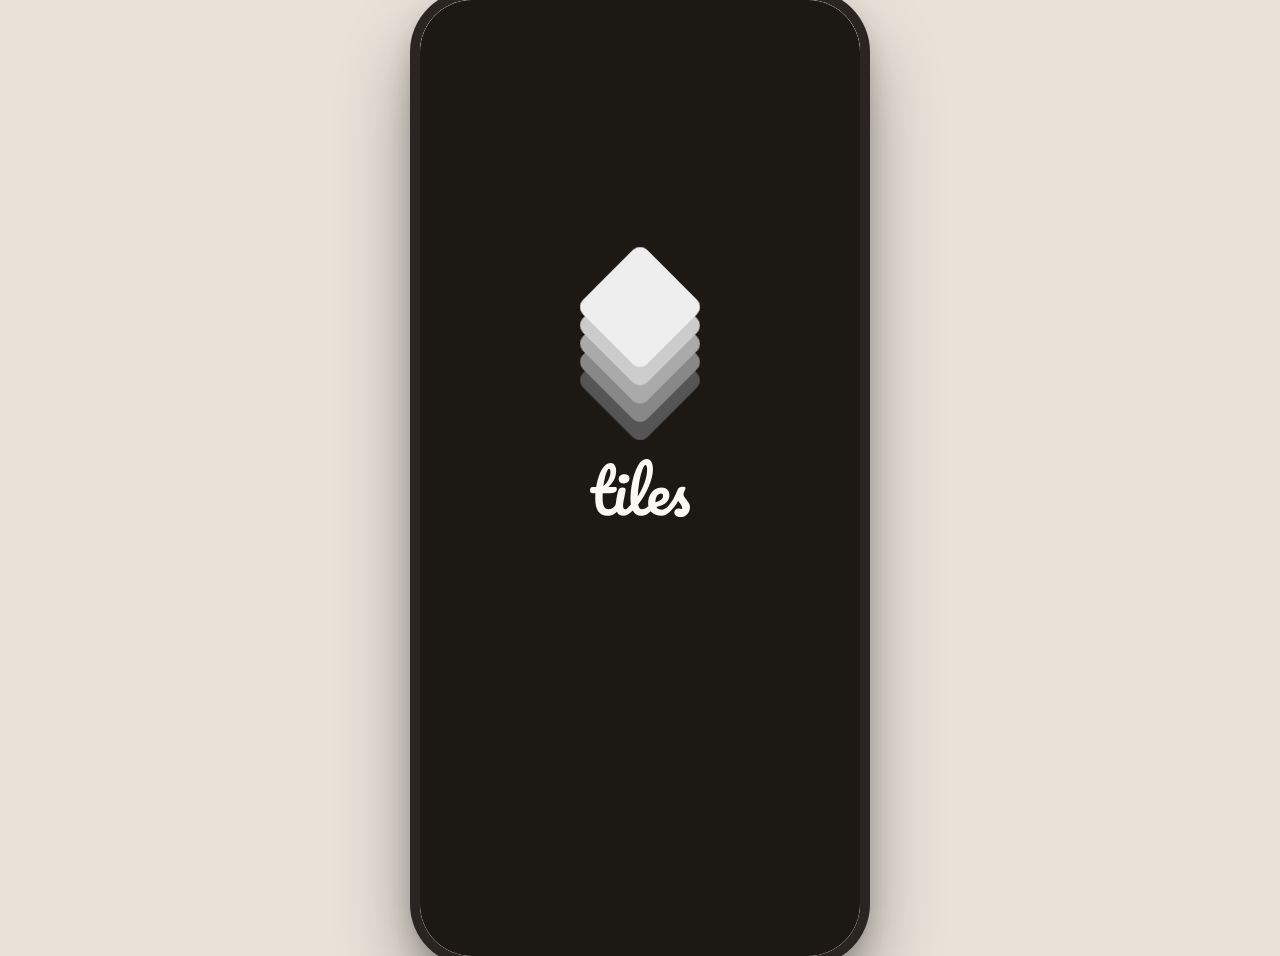
==== index.html @ c184f502 "Rename glaze-mixer.html to index.html" ====
<!DOCTYPE html>
<html lang="en">
<head>
    <meta charset="UTF-8">
    <meta name="viewport" content="width=device-width, initial-scale=1.0, maximum-scale=1.0, user-scalable=no">
    <title>Studio Glaze Mixer</title>
    <link href="https://fonts.googleapis.com/css2?family=DM+Serif+Display:ital@0;1&family=DM+Mono:wght@400;500&display=swap" rel="stylesheet">
    <script src="https://cdnjs.cloudflare.com/ajax/libs/p5.js/1.4.0/p5.js"></script>
    <style>
        *, *::before, *::after { box-sizing: border-box; }

        body {
            margin: 0; padding: 0;
            display: flex;
            justify-content: center;
            align-items: center;
            min-height: 100vh;
            background: #e8e2d9;
            font-family: 'DM Mono', monospace;
        }

        /* ── Phone shell (desktop mockup) ── */
        #canvas-container {
            width: 440px;
            height: 956px;
            position: relative;
            background: #faf8f5;
            box-shadow:
                0 0 0 10px #2a2520,
                0 40px 80px rgba(0,0,0,0.45),
                0 10px 30px rgba(0,0,0,0.3);
            border-radius: 52px;
            overflow: hidden;
            cursor: none;
        }

        /* ── Real device: fill the screen ── */
        @media (max-width: 480px) {
            body {
                background: #faf8f5;
                align-items: flex-start;
            }
            #canvas-container {
                width: 100vw;
                height: 100dvh;  /* dynamic viewport — accounts for browser chrome */
                border-radius: 0;
                box-shadow: none;
                cursor: auto;
            }
        }

        /* p5 canvas — behind everything, only shown on mixer tab */
        #canvas-container canvas {
            position: absolute;
            top: 0; left: 0;
            display: block;
            z-index: 0;
        }

        /* ── Shared chrome: header + tab bar ── */
        /* Sits above both panels, always visible */
        #app-chrome {
            position: absolute;
            top: 0; left: 0; right: 0;
            z-index: 10;
            display: flex;
            flex-direction: column;
            align-items: center;
            pointer-events: none;
            background: #faf8f5;
            padding-bottom: 0;
        }

        #header {
            padding: 52px 28px 0;
            display: flex;
            flex-direction: column;
            align-items: center;
            width: 100%;
        }

        #logo-wrap { width: 90px; height: auto; margin-bottom: 12px; }
        #logo-wrap svg { width: 100%; height: auto; }
        #logo-wrap svg rect { transition: fill 0.5s ease; }

        #wordmark-wrap { width: 75px; height: auto; margin-bottom: 2px; }
        #wordmark-wrap svg { width: 100%; height: auto; }
        #wordmark-wrap svg path { transition: fill 0.5s ease; }

        /* ── Tab bar ── */
        #tab-bar {
            display: flex;
            width: calc(100% - 56px);
            margin: 18px 28px 0;
            border-bottom: 1.5px solid #e2dbd2;
            pointer-events: auto;
        }

        .tab-btn {
            flex: 1;
            background: none;
            border: none;
            padding: 10px 0;
            font-family: 'DM Mono', monospace;
            font-size: 9px;
            font-weight: 500;
            letter-spacing: 2px;
            text-transform: uppercase;
            color: #b09070;
            cursor: pointer;
            border-bottom: 2px solid transparent;
            margin-bottom: -1.5px;
            transition: color 0.2s, border-color 0.2s;
        }
        .tab-btn.active { color: #1c1814; border-bottom-color: #1c1814; }

        /* ── Tab panels: both absolutely positioned, stacked ── */
        /* top is set dynamically by JS after chrome renders */
        .tab-panel {
            position: absolute;
            top: 310px; /* fallback — overridden by JS */
            left: 0; right: 0; bottom: 0;
            visibility: hidden;
            pointer-events: none;
            background: #faf8f5;
            z-index: 5;
        }
        .tab-panel.active {
            visibility: visible;
            pointer-events: auto;
        }

        /* ══════════════════════════════════════
           GLAZE MIXER PANEL
        ══════════════════════════════════════ */
        #mixer-panel {
            background: transparent; /* canvas shows through */
        }

        #mixer-panel.active {
            background: transparent;
        }
/* ══════════════════════════════════════
           PIECE TRACKER PANEL
        ══════════════════════════════════════ */
        #tracker-panel {
            display: flex;
            flex-direction: column;
        }

        #piece-list {
            flex: 1;
            overflow-y: auto;
            padding: 20px 20px 24px;
            -webkit-overflow-scrolling: touch;
        }
        #piece-list::-webkit-scrollbar { display: none; }

        #add-piece-btn {
            margin: 0 20px 20px;
            background: #1c1814;
            color: #faf8f5;
            border: none;
            border-radius: 100px;
            padding: 16px 0;
            width: calc(100% - 40px);
            font-family: 'DM Mono', monospace;
            font-size: 13px;
            font-weight: 500;
            letter-spacing: 2px;
            text-transform: uppercase;
            cursor: pointer;
            flex-shrink: 0;
            transition: background 0.2s, transform 0.1s;
        }
        #add-piece-btn:hover  { background: #3a3028; }
        #add-piece-btn:active { transform: scale(0.98); }

        /* ── Search bar ── */
        #search-wrap {
            display: flex;
            align-items: center;
            margin: 12px 20px 4px;
            background: #fff;
            border: 1.5px solid #e8e2d9;
            border-radius: 100px;
            padding: 0 14px;
            gap: 8px;
            flex-shrink: 0;
            transition: border-color 0.2s;
        }
        #search-wrap:focus-within { border-color: #8c6a3f; }

        #search-icon {
            font-size: 16px;
            color: #c8bfb5;
            flex-shrink: 0;
            pointer-events: none;
            margin-top: -1px;
        }

        #search-input {
            flex: 1;
            border: none;
            background: none;
            padding: 12px 0;
            font-family: 'DM Mono', monospace;
            font-size: 12px;
            color: #1c1814;
            outline: none;
        }
        #search-input::placeholder { color: #c8bfb5; }

        #search-clear {
            background: none;
            border: none;
            color: #c8bfb5;
            font-size: 18px;
            cursor: pointer;
            padding: 0;
            line-height: 1;
            flex-shrink: 0;
        }
        #search-clear:hover { color: #8c6a3f; }

        /* No results message */
        #no-results {
            display: none;
            text-align: center;
            padding: 32px 20px;
            color: #b09070;
            font-size: 11px;
            letter-spacing: 1px;
            text-transform: uppercase;
        }

        .piece-card {
            background: #fff;
            border-radius: 22px;
            margin-bottom: 20px;
            overflow: hidden;
            box-shadow: 0 2px 12px rgba(0,0,0,0.07);
        }

        .piece-card-header {
            display: flex;
            align-items: center;
            justify-content: space-between;
            padding: 18px 20px 16px;
            border-bottom: 1px solid #f0ebe4;
        }

        .piece-name-input {
            background: none;
            border: none;
            font-family: 'DM Serif Display', serif;
            font-size: 20px;
            color: #1c1814;
            flex: 1;
            padding: 0;
            outline: none;
        }
        .piece-name-input::placeholder { color: #c8bfb5; }

        /* hold-to-delete progress ring on card header */
        .piece-card-header {
            position: relative;
            user-select: none;
            -webkit-user-select: none;
        }

        /* Subtle "hold to delete" hint that appears on long-press start */
        .piece-card-header::after {
            content: 'Hold to delete';
            position: absolute;
            bottom: -22px;
            left: 50%;
            transform: translateX(-50%);
            font-size: 9px;
            letter-spacing: 1.5px;
            text-transform: uppercase;
            color: #b09070;
            opacity: 0;
            pointer-events: none;
            transition: opacity 0.2s;
            white-space: nowrap;
        }
        .piece-card-header.holding::after { opacity: 1; }

        /* Fill bar that grows across the header bottom during hold */
        .piece-hold-bar {
            position: absolute;
            bottom: 0; left: 0;
            height: 2px;
            width: 0%;
            background: #a0776a;
            border-radius: 0 0 0 0;
            transition: none;
        }
        .piece-hold-bar.animating {
            width: 100%;
            transition: width 0.9s linear;
        }

        /* Confirm delete dialog */
        #delete-confirm {
            position: absolute;
            inset: 0;
            background: rgba(15,12,10,0.7);
            z-index: 50;
            display: none;
            align-items: center;
            justify-content: center;
        }
        #delete-confirm.open { display: flex; }

        #delete-confirm-box {
            background: #faf8f5;
            border-radius: 22px;
            padding: 28px 24px 22px;
            width: 300px;
            text-align: center;
            box-shadow: 0 8px 40px rgba(0,0,0,0.35);
        }
        #delete-confirm-box h3 {
            font-family: 'DM Serif Display', serif;
            font-size: 20px;
            font-weight: 400;
            color: #1c1814;
            margin: 0 0 8px;
        }
        #delete-confirm-box p {
            font-size: 11px;
            color: #b09070;
            letter-spacing: 0.5px;
            line-height: 1.6;
            margin: 0 0 22px;
        }
        .confirm-btn-row {
            display: flex;
            gap: 10px;
        }
        .confirm-cancel {
            flex: 1;
            background: #f0ebe4;
            border: none;
            border-radius: 100px;
            padding: 13px 0;
            font-family: 'DM Mono', monospace;
            font-size: 11px;
            font-weight: 500;
            letter-spacing: 1.5px;
            text-transform: uppercase;
            color: #6b5e52;
            cursor: pointer;
            transition: background 0.2s;
        }
        .confirm-cancel:hover { background: #e2dbd2; }
        .confirm-delete {
            flex: 1;
            background: #2a1a18;
            border: none;
            border-radius: 100px;
            padding: 13px 0;
            font-family: 'DM Mono', monospace;
            font-size: 11px;
            font-weight: 500;
            letter-spacing: 1.5px;
            text-transform: uppercase;
            color: #faf8f5;
            cursor: pointer;
            transition: background 0.2s;
        }
        .confirm-delete:hover { background: #a0776a; }

        /* collapse chevron */
        .piece-chevron {
            background: none;
            border: none;
            color: #c8bfb5;
            font-size: 14px;
            cursor: pointer;
            padding: 0 0 0 8px;
            line-height: 1;
            transition: transform 0.25s ease, color 0.2s;
            transform: rotate(0deg);
        }
        .piece-chevron.open { transform: rotate(180deg); }
        .piece-chevron:hover { color: #8c6a3f; }

        /* collapsible body */
        .piece-body {
            overflow: hidden;
            max-height: 0;
            transition: max-height 0.3s ease;
        }
        .piece-body.open {
            max-height: 2000px;
            transition: max-height 0.4s ease;
        }

        .piece-progress {
            display: flex;
            gap: 4px;
            padding: 0 20px 14px;
        }
        .progress-seg {
            flex: 1; height: 4px;
            border-radius: 2px;
            background: #e8e2d9;
            transition: background 0.3s;
        }
        .progress-seg.done   { background: #4a7c59; }
        .progress-seg.active { background: #8c6a3f; }

        .piece-stages { padding: 0 20px 20px; }

        .stage-row { margin-bottom: 18px; }

        .stage-label {
            font-size: 9px;
            font-weight: 500;
            letter-spacing: 2.5px;
            text-transform: uppercase;
            color: #b09070;
            margin-bottom: 8px;
        }

        .stage-body {
            display: flex;
            gap: 14px;
            align-items: flex-start;
        }

        /* ── Single photo slot ── */
        .photo-slot-single {
            width: 92px; height: 92px;
            border-radius: 14px;
            background: #f0ebe4;
            border: 1.5px dashed #d5ccc2;
            display: flex;
            align-items: center;
            justify-content: center;
            flex-shrink: 0;
            cursor: pointer;
            overflow: hidden;
            position: relative;
            transition: border-color 0.2s;
        }
        .photo-slot-single:hover { border-color: #8c6a3f; }
        .photo-slot-single .plus-icon { font-size: 28px; color: #c8bfb5; pointer-events: none; }
        .photo-slot-single input[type="file"] {
            position: absolute; inset: 0;
            opacity: 0; cursor: pointer;
        }

        .photo-thumb {
            width: 100%; height: 100%;
            object-fit: cover;
            display: block;
            cursor: pointer;
        }

        /* Count badge — shows how many photos are in the stage */
        .photo-count-badge {
            position: absolute;
            bottom: 6px; right: 6px;
            background: rgba(28,24,20,0.72);
            color: #fff;
            font-family: 'DM Mono', monospace;
            font-size: 9px;
            font-weight: 500;
            letter-spacing: 0.5px;
            border-radius: 20px;
            padding: 2px 7px;
            pointer-events: none;
        }

        /* ── Lightbox ── */
        #lightbox {
            position: absolute;
            inset: 0;
            background: rgba(15, 12, 10, 0.92);
            z-index: 100;
            display: none;
            flex-direction: column;
            align-items: center;
            justify-content: center;
        }
        #lightbox.open { display: flex; }

        #lightbox-img {
            max-width: 90%;
            max-height: 72%;
            border-radius: 16px;
            object-fit: contain;
            box-shadow: 0 8px 40px rgba(0,0,0,0.6);
        }

        #lightbox-strip {
            display: flex;
            gap: 8px;
            margin-top: 16px;
            overflow-x: auto;
            max-width: 90%;
            padding: 4px 2px;
            scrollbar-width: none;
        }
        #lightbox-strip::-webkit-scrollbar { display: none; }

        .lightbox-thumb {
            width: 52px; height: 52px;
            border-radius: 8px;
            object-fit: cover;
            flex-shrink: 0;
            cursor: pointer;
            opacity: 0.5;
            border: 2px solid transparent;
            transition: opacity 0.2s, border-color 0.2s;
        }
        .lightbox-thumb.active {
            opacity: 1;
            border-color: #faf8f5;
        }

        #lightbox-close {
            position: absolute;
            top: 20px; right: 24px;
            background: none;
            border: none;
            color: rgba(255,255,255,0.7);
            font-size: 28px;
            cursor: pointer;
            line-height: 1;
            padding: 4px;
            transition: color 0.2s;
        }
        #lightbox-close:hover { color: #fff; }

        #lightbox-footer {
            display: flex;
            align-items: center;
            justify-content: space-between;
            gap: 16px;
            margin-top: 12px;
            width: 90%;
            max-width: 340px;
        }

        #lightbox-counter {
            font-size: 10px;
            letter-spacing: 2px;
            text-transform: uppercase;
            color: rgba(255,255,255,0.45);
            flex-shrink: 0;
        }

        #lightbox-actions {
            display: flex;
            gap: 8px;
            align-items: center;
        }

        #lightbox-add {
            background: none;
            border: 1px solid rgba(255,255,255,0.25);
            border-radius: 100px;
            color: rgba(255,255,255,0.7);
            font-family: 'DM Mono', monospace;
            font-size: 9px;
            font-weight: 500;
            letter-spacing: 2px;
            text-transform: uppercase;
            padding: 6px 14px;
            cursor: pointer;
            transition: background 0.2s, border-color 0.2s, color 0.2s;
        }
        #lightbox-add:hover {
            background: rgba(255,255,255,0.1);
            border-color: rgba(255,255,255,0.6);
            color: #fff;
        }

        #lightbox-delete {
            background: none;
            border: 1px solid rgba(255,100,80,0.5);
            border-radius: 100px;
            color: rgba(255,120,100,0.85);
            font-family: 'DM Mono', monospace;
            font-size: 9px;
            font-weight: 500;
            letter-spacing: 2px;
            text-transform: uppercase;
            padding: 6px 14px;
            cursor: pointer;
            transition: background 0.2s, border-color 0.2s, color 0.2s;
        }
        #lightbox-delete:hover {
            background: rgba(255,80,60,0.15);
            border-color: rgba(255,100,80,0.9);
            color: #ff6450;
        }

        .stage-notes {
            flex: 1;
            min-height: 92px;
            background: #faf8f5;
            border: 1.5px solid #e8e2d9;
            border-radius: 14px;
            padding: 10px 12px;
            font-family: 'DM Mono', monospace;
            font-size: 12px;
            color: #1c1814;
            line-height: 1.6;
            resize: none;
            outline: none;
            transition: border-color 0.2s;
        }
        .stage-notes::placeholder { color: #c8bfb5; }
        .stage-notes:focus { border-color: #8c6a3f; }

        #empty-state {
            text-align: center;
            padding: 40px 20px;
            color: #b09070;
        }
        #empty-state .empty-icon { font-size: 44px; margin-bottom: 14px; opacity: 0.5; }
        #empty-state p { font-size: 12px; letter-spacing: 1px; text-transform: uppercase; margin: 0; }



        /* ══════════════════════════════════════════════════
           SPLASH SCREEN
           Strategy: splash sits exactly over the home screen.
           Logo/wordmark are the same size and position as home,
           so the fade-out is a seamless reveal.
        ══════════════════════════════════════════════════ */
        #splash-screen {
            position: absolute;
            inset: 0;
            z-index: 500;
            background: #1c1814;
            pointer-events: none;
            opacity: 1;
            transition: opacity 0.65s cubic-bezier(0.4, 0, 0.2, 1);
        }
        #splash-screen.fade-out { opacity: 0; }
        #splash-screen.hidden   { display: none; }

        /* Logo and wordmark are absolutely placed by JS to match home positions */
        #splash-logo-wrap {
            position: absolute;
            width: 120px;   /* same as home */
            height: auto;
        }
        #splash-logo-wrap svg {
            width: 100%;
            height: auto;
            opacity: 0;
        }

        #splash-wordmark-wrap {
            position: absolute;
            width: 100px;   /* same as home */
            height: auto;
            opacity: 0;
        }
        #splash-wordmark-wrap svg { width: 100%; height: auto; }
        #splash-wordmark-wrap svg path { fill: #faf8f5; }

        /* ── Layer accordion animation ── */
        /* We animate opacity + a slight translateY offset on the SVG wrapper
           so the SVG's own rotate(45) transforms are never disturbed. */
        #splash-logo-wrap svg rect {
            opacity: 0;
        }
        #splash-logo-wrap svg rect.expand {
            animation: layerFadeSlide 0.55s cubic-bezier(0.22, 1, 0.36, 1) forwards;
        }
        @keyframes layerFadeSlide {
            0%   { opacity: 0; }
            40%  { opacity: 0.7; }
            100% { opacity: 1; }
        }

        /* SVG starts shifted down and rises to rest position */
        #splash-logo-wrap svg {
            transform: translateY(40px);
            opacity: 0;
            transition: none;
        }
        #splash-logo-wrap svg.visible {
            animation: svgRise 0.8s cubic-bezier(0.22, 1, 0.36, 1) forwards;
        }
        @keyframes svgRise {
            0%   { transform: translateY(40px); opacity: 0; }
            25%  { opacity: 1; }
            100% { transform: translateY(0px);  opacity: 1; }
        }

        /* Wordmark rises from just below its final position */
        #splash-wordmark-wrap {
            transform: translateY(14px);
            opacity: 0;
            transition: none;
        }
        #splash-wordmark-wrap.rise {
            animation: splashWordRise 0.6s cubic-bezier(0.22, 1, 0.36, 1) forwards;
        }
        @keyframes splashWordRise {
            0%   { transform: translateY(14px); opacity: 0; }
            100% { transform: translateY(0px);  opacity: 1; }
        }

        /* ══════════════════════════════════════════════════
           HOME  &  AUTH  SCREENS
        ══════════════════════════════════════════════════ */

        /* Full-phone overlay — sits above everything */
        .screen-overlay {
            position: absolute;
            inset: 0;
            z-index: 200;
            background: #faf8f5;
            display: flex;
            flex-direction: column;
            align-items: center;
        }
        .screen-overlay.hidden { display: none; }

        /* ── Home screen ── */
        #home-screen {
            justify-content: space-between;
        }

        #home-top {
            flex: 1;
            display: flex;
            flex-direction: column;
            align-items: center;
            justify-content: center;
            gap: 14px;
            padding-top: 20px;
        }

        #home-logo-wrap {
            width: 120px;
        }
        #home-logo-wrap svg { width: 100%; height: auto; }
        #home-logo-wrap svg rect { transition: fill 0.6s ease; }

        #home-wordmark-wrap {
            width: 100px;
        }
        #home-wordmark-wrap svg { width: 100%; height: auto; }
        #home-wordmark-wrap svg path { transition: fill 0.6s ease; }

        #home-tagline {
            font-size: 10px;
            letter-spacing: 2.5px;
            text-transform: uppercase;
            color: #b09070;
            margin-top: 4px;
        }

        #home-bottom {
            width: 100%;
            padding: 0 32px 56px;
            display: flex;
            flex-direction: column;
            gap: 12px;
        }

        .home-btn {
            width: 100%;
            padding: 16px 0;
            border-radius: 100px;
            font-family: 'DM Mono', monospace;
            font-size: 12px;
            font-weight: 500;
            letter-spacing: 2px;
            text-transform: uppercase;
            cursor: pointer;
            border: none;
            transition: background 0.2s, transform 0.1s;
        }
        .home-btn:active { transform: scale(0.98); }

        .home-btn-primary {
            background: #1c1814;
            color: #faf8f5;
        }
        .home-btn-primary:hover { background: #3a3028; }

        .home-btn-secondary {
            background: transparent;
            color: #1c1814;
            border: 1.5px solid #d5ccc2;
        }
        .home-btn-secondary:hover { border-color: #8c6a3f; color: #8c6a3f; }

        /* ── Auth screen (shared login + create account) ── */
        #auth-screen {
            justify-content: flex-start;
            padding-top: 60px;
        }

        #auth-back {
            position: absolute;
            top: 24px; left: 24px;
            background: none;
            border: none;
            font-family: 'DM Mono', monospace;
            font-size: 11px;
            letter-spacing: 1px;
            color: #b09070;
            cursor: pointer;
            padding: 4px 0;
        }
        #auth-back:hover { color: #1c1814; }

        #auth-logo-wrap {
            width: 60px;
            margin-bottom: 6px;
        }
        #auth-logo-wrap svg { width: 100%; height: auto; }

        #auth-title {
            font-family: 'DM Serif Display', serif;
            font-size: 26px;
            font-weight: 400;
            color: #1c1814;
            margin: 16px 0 4px;
        }
        #auth-subtitle {
            font-size: 10px;
            letter-spacing: 2px;
            text-transform: uppercase;
            color: #b09070;
            margin-bottom: 28px;
        }

        .auth-form {
            width: calc(100% - 64px);
            display: flex;
            flex-direction: column;
            gap: 12px;
        }

        .auth-field {
            display: flex;
            flex-direction: column;
            gap: 6px;
        }

        .auth-label {
            font-size: 9px;
            letter-spacing: 2px;
            text-transform: uppercase;
            color: #b09070;
        }

        .auth-input {
            background: #fff;
            border: 1.5px solid #e2dbd2;
            border-radius: 12px;
            padding: 13px 16px;
            font-family: 'DM Mono', monospace;
            font-size: 13px;
            color: #1c1814;
            outline: none;
            transition: border-color 0.2s;
            width: 100%;
        }
        .auth-input:focus { border-color: #8c6a3f; }
        .auth-input::placeholder { color: #c8bfb5; }

        /* Account type selector */
        #account-type-row {
            display: flex;
            gap: 10px;
        }

        .account-type-btn {
            flex: 1;
            padding: 12px 0;
            border-radius: 12px;
            border: 1.5px solid #e2dbd2;
            background: #fff;
            font-family: 'DM Mono', monospace;
            font-size: 10px;
            font-weight: 500;
            letter-spacing: 1.5px;
            text-transform: uppercase;
            color: #6b5e52;
            cursor: pointer;
            transition: border-color 0.2s, background 0.2s, color 0.2s;
        }
        .account-type-btn.selected {
            border-color: #1c1814;
            background: #1c1814;
            color: #faf8f5;
        }

        .auth-submit {
            width: 100%;
            padding: 16px 0;
            border-radius: 100px;
            background: #1c1814;
            color: #faf8f5;
            border: none;
            font-family: 'DM Mono', monospace;
            font-size: 12px;
            font-weight: 500;
            letter-spacing: 2px;
            text-transform: uppercase;
            cursor: pointer;
            margin-top: 6px;
            transition: background 0.2s, transform 0.1s;
        }
        .auth-submit:hover  { background: #3a3028; }
        .auth-submit:active { transform: scale(0.98); }

        .auth-error {
            font-size: 10px;
            color: #c45a1a;
            letter-spacing: 0.5px;
            text-align: center;
            min-height: 16px;
        }

        /* Studio join code field (shown on create if admin) */
        #studio-code-display {
            background: #f0ebe4;
            border-radius: 12px;
            padding: 14px 16px;
            text-align: center;
            display: none;
        }
        #studio-code-display .code-label {
            font-size: 9px;
            letter-spacing: 2px;
            text-transform: uppercase;
            color: #b09070;
            margin-bottom: 6px;
        }
        #studio-code-display .code-value {
            font-family: 'DM Serif Display', serif;
            font-size: 28px;
            letter-spacing: 6px;
            color: #1c1814;
        }

        /* ── Profile pill in app chrome ── */
        #profile-pill {
            position: absolute;
            top: 54px;
            right: 28px;
            width: 34px; height: 34px;
            border-radius: 50%;
            background: #1c1814;
            display: flex;
            align-items: center;
            justify-content: center;
            cursor: pointer;
            pointer-events: auto;
            z-index: 20;
            transition: background 0.2s, transform 0.1s;
        }
        #profile-pill:hover  { background: #3a3028; }
        #profile-pill:active { transform: scale(0.94); }
        #profile-pill .pill-avatar {
            font-size: 11px;
            font-weight: 500;
            color: #faf8f5;
            letter-spacing: 0.5px;
            pointer-events: none;
        }

        /* ── Profile overlay ── */
        #profile-overlay {
            position: absolute;
            inset: 0;
            z-index: 150;
            background: rgba(15,12,10,0.55);
            display: none;
            align-items: flex-end;
            justify-content: center;
            pointer-events: none;
        }
        #profile-overlay.open {
            display: flex;
            pointer-events: auto;
        }

        #profile-sheet {
            background: #faf8f5;
            border-radius: 28px 28px 0 0;
            width: 100%;
            padding: 28px 32px 48px;
            display: flex;
            flex-direction: column;
            align-items: center;
            gap: 6px;
        }

        #profile-sheet-handle {
            width: 36px; height: 4px;
            background: #d5ccc2;
            border-radius: 2px;
            margin-bottom: 16px;
        }

        #profile-sheet-avatar {
            width: 56px; height: 56px;
            border-radius: 50%;
            background: #1c1814;
            display: flex; align-items: center; justify-content: center;
            font-size: 22px;
            font-weight: 500;
            color: #faf8f5;
            margin-bottom: 10px;
        }

        #profile-sheet-name {
            font-family: "DM Serif Display", serif;
            font-size: 22px;
            font-weight: 400;
            color: #1c1814;
        }

        #profile-sheet-type {
            font-size: 9px;
            letter-spacing: 2px;
            text-transform: uppercase;
            color: #b09070;
            margin-bottom: 12px;
        }

        #profile-sheet-code {
            background: #f0ebe4;
            border-radius: 12px;
            padding: 10px 20px;
            text-align: center;
            margin-bottom: 8px;
            display: none;
        }
        #profile-sheet-code .code-label {
            font-size: 8px; letter-spacing: 2px;
            text-transform: uppercase; color: #b09070; margin-bottom: 4px;
        }
        #profile-sheet-code .code-val {
            font-family: "DM Serif Display", serif;
            font-size: 24px; letter-spacing: 5px; color: #1c1814;
        }

        #profile-studio-divider {
            width: 100%;
            height: 1px;
            background: #e8e2d9;
            margin: 8px 0 14px;
        }

        #profile-studio-label {
            font-size: 9px;
            letter-spacing: 2px;
            text-transform: uppercase;
            color: #b09070;
            margin: 0 0 10px;
            text-align: left;
            width: 100%;
        }

        #profile-studios-section {
            width: 100%;
        }

        /* Each studio row */
        .studio-row {
            display: flex;
            align-items: center;
            justify-content: space-between;
            background: #f0ebe4;
            border-radius: 12px;
            padding: 10px 14px;
            margin-bottom: 8px;
            position: relative;
            overflow: hidden;
        }
        .studio-row-info { flex: 1; min-width: 0; }
        .studio-row-name {
            font-family: 'DM Serif Display', serif;
            font-size: 15px;
            color: #1c1814;
            white-space: nowrap;
            overflow: hidden;
            text-overflow: ellipsis;
        }
        .studio-row-code {
            font-size: 9px;
            letter-spacing: 2px;
            text-transform: uppercase;
            color: #b09070;
            margin-top: 2px;
        }
        .studio-row-badge {
            font-size: 8px;
            letter-spacing: 1.5px;
            text-transform: uppercase;
            background: #1c1814;
            color: #faf8f5;
            padding: 3px 8px;
            border-radius: 100px;
            flex-shrink: 0;
            margin-left: 8px;
        }

        .studio-row-actions {
            display: flex;
            gap: 6px;
            align-items: center;
            flex-shrink: 0;
            margin-left: 8px;
        }

        .studio-action-btn {
            background: none;
            border: none;
            cursor: pointer;
            padding: 4px;
            color: #c8bfb5;
            font-size: 14px;
            line-height: 1;
            transition: color 0.2s;
            flex-shrink: 0;
        }
        .studio-action-btn:hover { color: #1c1814; }
        .studio-action-btn.remove:hover { color: #c45a1a; }

        /* Inline name editor */
        .studio-name-input {
            font-family: 'DM Serif Display', serif;
            font-size: 15px;
            color: #1c1814;
            background: #fff;
            border: 1.5px solid #8c6a3f;
            border-radius: 8px;
            padding: 2px 8px;
            outline: none;
            width: 100%;
        }

        #profile-studio-actions {
            display: flex;
            gap: 8px;
            margin-top: 4px;
        }

        .profile-studio-action-btn {
            flex: 1;
            padding: 11px 0;
            border-radius: 100px;
            background: #f0ebe4;
            border: none;
            font-family: 'DM Mono', monospace;
            font-size: 10px;
            font-weight: 500;
            letter-spacing: 1.5px;
            text-transform: uppercase;
            color: #1c1814;
            cursor: pointer;
            transition: background 0.2s;
        }
        .profile-studio-action-btn:hover { background: #e2dbd2; }

        #profile-logout-btn {
            width: 100%;
            padding: 14px 0;
            border-radius: 100px;
            background: transparent;
            border: 1.5px solid #d5ccc2;
            font-family: "DM Mono", monospace;
            font-size: 11px;
            font-weight: 500;
            letter-spacing: 2px;
            text-transform: uppercase;
            color: #6b5e52;
            cursor: pointer;
            margin-top: 8px;
            transition: border-color 0.2s, color 0.2s, background 0.2s;
        }
        #profile-logout-btn:hover {
            border-color: #a0776a;
            color: #a0776a;
            background: #fdf5f0;
        }


        /* ══════════════════════════════════════════════════
           STUDIO MANAGEMENT OVERLAY
        ══════════════════════════════════════════════════ */
        #studio-mgmt-overlay {
            position: absolute;
            inset: 0;
            z-index: 210;
            background: #faf8f5;
            display: flex;
            flex-direction: column;
            overflow: hidden;
            transform: translateX(100%);
            transition: transform 0.35s cubic-bezier(0.22, 1, 0.36, 1);
        }
        #studio-mgmt-overlay.open { transform: translateX(0); }

        #studio-mgmt-header {
            display: flex;
            align-items: center;
            padding: 52px 24px 16px;
            border-bottom: 1px solid #e8e2d9;
            flex-shrink: 0;
            gap: 12px;
        }

        #studio-mgmt-back {
            background: none;
            border: none;
            font-family: 'DM Mono', monospace;
            font-size: 11px;
            letter-spacing: 1px;
            color: #b09070;
            cursor: pointer;
            padding: 4px 0;
            flex-shrink: 0;
        }
        #studio-mgmt-back:hover { color: #1c1814; }

        #studio-mgmt-title {
            font-family: 'DM Serif Display', serif;
            font-size: 22px;
            font-weight: 400;
            color: #1c1814;
            flex: 1;
            margin: 0;
        }

        #studio-mgmt-code-badge {
            font-size: 8px;
            letter-spacing: 2px;
            text-transform: uppercase;
            background: #1c1814;
            color: #faf8f5;
            padding: 4px 10px;
            border-radius: 100px;
            flex-shrink: 0;
        }

        #studio-mgmt-body {
            flex: 1;
            overflow-y: auto;
            padding: 20px 24px 32px;
            -webkit-overflow-scrolling: touch;
        }
        #studio-mgmt-body::-webkit-scrollbar { display: none; }

        .mgmt-section-label {
            font-size: 9px;
            letter-spacing: 2.5px;
            text-transform: uppercase;
            color: #b09070;
            margin: 0 0 10px;
        }

        .mgmt-section {
            margin-bottom: 28px;
        }

        /* Info fields */
        .mgmt-field {
            display: flex;
            flex-direction: column;
            gap: 6px;
            margin-bottom: 12px;
        }

        .mgmt-input {
            background: #fff;
            border: 1.5px solid #e2dbd2;
            border-radius: 12px;
            padding: 12px 14px;
            font-family: 'DM Mono', monospace;
            font-size: 12px;
            color: #1c1814;
            outline: none;
            transition: border-color 0.2s;
            width: 100%;
        }
        .mgmt-input:focus { border-color: #8c6a3f; }
        .mgmt-input::placeholder { color: #c8bfb5; }

        textarea.mgmt-input {
            resize: none;
            min-height: 80px;
            line-height: 1.6;
        }

        .mgmt-save-btn {
            width: 100%;
            padding: 14px 0;
            border-radius: 100px;
            background: #1c1814;
            color: #faf8f5;
            border: none;
            font-family: 'DM Mono', monospace;
            font-size: 11px;
            font-weight: 500;
            letter-spacing: 2px;
            text-transform: uppercase;
            cursor: pointer;
            transition: background 0.2s, transform 0.1s;
            margin-top: 4px;
        }
        .mgmt-save-btn:hover  { background: #3a3028; }
        .mgmt-save-btn:active { transform: scale(0.98); }
        .mgmt-save-btn.saved  { background: #4a7c59; }

        /* Studio code display */
        #mgmt-code-display {
            background: #f0ebe4;
            border-radius: 12px;
            padding: 14px 16px;
            display: flex;
            align-items: center;
            justify-content: space-between;
        }
        #mgmt-code-display .code-big {
            font-family: 'DM Serif Display', serif;
            font-size: 24px;
            letter-spacing: 5px;
            color: #1c1814;
        }
        #mgmt-code-display .code-hint {
            font-size: 9px;
            letter-spacing: 1.5px;
            text-transform: uppercase;
            color: #b09070;
            margin-top: 3px;
        }

        /* Member rows */
        .member-row {
            display: flex;
            align-items: center;
            justify-content: space-between;
            padding: 12px 14px;
            background: #fff;
            border-radius: 12px;
            margin-bottom: 8px;
            border: 1.5px solid #f0ebe4;
        }

        .member-row-left { flex: 1; min-width: 0; }

        .member-row-name {
            font-size: 13px;
            font-weight: 500;
            color: #1c1814;
            white-space: nowrap;
            overflow: hidden;
            text-overflow: ellipsis;
        }

        .member-row-meta {
            font-size: 9px;
            letter-spacing: 1px;
            color: #b09070;
            margin-top: 2px;
            text-transform: uppercase;
        }

        .member-row-actions {
            display: flex;
            align-items: center;
            gap: 6px;
            flex-shrink: 0;
            margin-left: 10px;
        }

        .member-role-badge {
            font-size: 8px;
            letter-spacing: 1.5px;
            text-transform: uppercase;
            padding: 3px 8px;
            border-radius: 100px;
            border: 1px solid #e2dbd2;
            color: #6b5e52;
            cursor: pointer;
            transition: background 0.2s, border-color 0.2s, color 0.2s;
        }
        .member-role-badge.admin {
            background: #1c1814;
            border-color: #1c1814;
            color: #faf8f5;
        }
        .member-role-badge:hover { border-color: #8c6a3f; color: #8c6a3f; }
        .member-role-badge.admin:hover { background: #3a3028; border-color: #3a3028; color: #faf8f5; }

        .member-remove-btn {
            background: none;
            border: none;
            color: #d5ccc2;
            font-size: 16px;
            cursor: pointer;
            padding: 2px 4px;
            line-height: 1;
            transition: color 0.2s;
        }
        .member-remove-btn:hover { color: #c45a1a; }

        #mgmt-no-members {
            text-align: center;
            padding: 20px 0;
            font-size: 11px;
            color: #c8bfb5;
            letter-spacing: 0.5px;
        }


        /* ── Active studio indicator in mixer ── */
        #active-studio-bar {
            position: absolute;
            top: 6px;
            left: 0; right: 0;
            text-align: center;
            font-size: 9px;
            letter-spacing: 2px;
            text-transform: uppercase;
            color: #b09070;
            pointer-events: none;
            display: none;
        }
        #active-studio-bar.visible { display: block; }
        #active-studio-bar span {
            color: #1c1814;
            font-weight: 500;
        }

        /* ── Studio glaze management ── */
        .glaze-card {
            background: #fff;
            border: 1.5px solid #f0ebe4;
            border-radius: 14px;
            padding: 12px 14px;
            margin-bottom: 10px;
            display: flex;
            align-items: center;
            gap: 12px;
        }

        .glaze-card-swatch {
            width: 44px; height: 44px;
            border-radius: 10px;
            flex-shrink: 0;
            position: relative;
            overflow: hidden;
            cursor: pointer;
            border: 2px solid rgba(0,0,0,0.06);
        }
        .glaze-card-swatch input[type="color"] {
            position: absolute;
            inset: -4px;
            width: calc(100% + 8px);
            height: calc(100% + 8px);
            opacity: 0;
            cursor: pointer;
            border: none;
            padding: 0;
        }

        .glaze-card-fields {
            flex: 1;
            display: flex;
            flex-direction: column;
            gap: 4px;
            min-width: 0;
        }

        .glaze-field-row {
            display: flex;
            gap: 6px;
        }

        .glaze-mini-input {
            background: #faf8f5;
            border: 1.5px solid #e8e2d9;
            border-radius: 8px;
            padding: 6px 8px;
            font-family: 'DM Mono', monospace;
            font-size: 11px;
            color: #1c1814;
            outline: none;
            transition: border-color 0.2s;
            width: 100%;
        }
        .glaze-mini-input:focus { border-color: #8c6a3f; }
        .glaze-mini-input::placeholder { color: #c8bfb5; }
        .glaze-mini-input.temp { width: 80px; flex-shrink: 0; }

        .glaze-remove-btn {
            background: none;
            border: none;
            color: #d5ccc2;
            font-size: 18px;
            cursor: pointer;
            padding: 0 2px;
            line-height: 1;
            flex-shrink: 0;
            transition: color 0.2s;
        }
        .glaze-remove-btn:hover { color: #c45a1a; }

        .add-glaze-btn {
            width: 100%;
            padding: 12px 0;
            border-radius: 100px;
            background: #f0ebe4;
            border: 1.5px dashed #d5ccc2;
            font-family: 'DM Mono', monospace;
            font-size: 11px;
            font-weight: 500;
            letter-spacing: 2px;
            text-transform: uppercase;
            color: #6b5e52;
            cursor: pointer;
            transition: background 0.2s, border-color 0.2s;
            margin-top: 4px;
        }
        .add-glaze-btn:hover { background: #e8e2d9; border-color: #8c6a3f; }

        #mgmt-remove-studio-btn {
            width: 100%;
            padding: 13px 0;
            border-radius: 100px;
            background: transparent;
            border: 1.5px solid #e2dbd2;
            font-family: 'DM Mono', monospace;
            font-size: 11px;
            font-weight: 500;
            letter-spacing: 2px;
            text-transform: uppercase;
            color: #b09070;
            cursor: pointer;
            transition: border-color 0.2s, color 0.2s;
        }
        #mgmt-remove-studio-btn:hover { border-color: #c45a1a; color: #c45a1a; }

        /* Set Active button on studio rows */
        .studio-set-active-btn {
            font-size: 8px;
            letter-spacing: 1.5px;
            text-transform: uppercase;
            padding: 4px 10px;
            border-radius: 100px;
            border: 1px solid #e2dbd2;
            background: transparent;
            color: #6b5e52;
            cursor: pointer;
            transition: background 0.2s, border-color 0.2s, color 0.2s;
            white-space: nowrap;
        }
        .studio-set-active-btn:hover { border-color: #8c6a3f; color: #8c6a3f; }
        .studio-set-active-btn.active-studio {
            background: #4a7c59;
            border-color: #4a7c59;
            color: #fff;
        }
        /* ── Touch cursor ── */
        #touch-cursor {
            position: fixed;
            width: 44px; height: 44px;
            border-radius: 50%;
            background: rgba(0,0,0,0.18);
            border: 1.5px solid rgba(0,0,0,0.25);
            pointer-events: none;
            transform: translate(-50%,-50%);
            transition: width 0.12s ease, height 0.12s ease, background 0.12s ease;
            z-index: 9999;
            display: none;
        }
        #touch-cursor.pressed { width: 36px; height: 36px; background: rgba(0,0,0,0.28); }

        /* Hide fake cursor on real touch devices */
        @media (max-width: 480px) {
            #touch-cursor { display: none !important; }
            #canvas-container { cursor: auto; }
        }
    </style>
</head>
<body>

<div id="touch-cursor"></div>

<div id="canvas-container">

    <!-- ══════════════════════════════
         SPLASH SCREEN
         Layout mirrors home screen exactly so fade-out is seamless.
    ══════════════════════════════ -->
    <div id="splash-screen">
        <div id="splash-logo-wrap">
            <svg id="splash-logo-svg" xmlns="http://www.w3.org/2000/svg" viewBox="0 0 413.63 666.44">
              <g>
                <rect id="spl-l5" x="50.31" y="303.13" width="313.01" height="313.01" rx="35.04" ry="35.04" transform="translate(385.58 -11.62) rotate(45)" fill="#555" opacity="0.9"/>
                <rect id="spl-l4" x="50.31" y="239.92" width="313.01" height="313.01" rx="35.04" ry="35.04" transform="translate(340.89 -30.13) rotate(45)" fill="#888" opacity="0.9"/>
                <rect id="spl-l3" x="50.31" y="176.72" width="313.01" height="313.01" rx="35.04" ry="35.04" transform="translate(296.2 -48.64) rotate(45)"  fill="#aaa" opacity="0.9"/>
                <rect id="spl-l2" x="50.31" y="113.51" width="313.01" height="313.01" rx="35.04" ry="35.04" transform="translate(251.51 -67.15) rotate(45)" fill="#ccc" opacity="0.9"/>
                <rect id="spl-l1" x="50.31" y="50.31"  width="313.01" height="313.01" rx="35.04" ry="35.04" transform="translate(206.82 -85.67) rotate(45)" fill="#eee" opacity="0.9"/>
              </g>
            </svg>
        </div>
        <div id="splash-wordmark-wrap">
                <svg xmlns="http://www.w3.org/2000/svg" viewBox="0 0 244.23 141.99">
                  <g>
                    <path d="M82.37,59.91c4.21,0,7.58-1.15,10.13-3.45,2.54-2.3,3.82-5.41,3.82-9.32,0-3.23-1.13-5.73-3.38-7.49-2.25-1.76-5.19-2.64-8.81-2.64-4.02,0-7.37,1.15-10.06,3.45-2.69,2.3-4.04,5.16-4.04,8.59,0,3.43,1.03,6.09,3.08,8,2.06,1.91,5.14,2.86,9.25,2.86Z"/>
                    <path d="M241.81,108.58c-1.62-2.89-3.99-6.39-7.12-10.5-2.15-2.64-3.74-4.85-4.77-6.61s-1.54-3.38-1.54-4.85c0-2.45.88-5.43,2.64-8.96.68-1.27,1.22-2.55,1.62-3.82.39-1.27.59-2.2.59-2.79,0-1.08-.54-1.86-1.62-2.35-1.08-.49-2.99-.73-5.73-.73-5.87,0-9.74,2.15-11.6,6.46-2.94,6.75-5.31,12.09-7.12,16-1.81,3.92-3.6,7.29-5.36,10.13-4.23,6.07-5.41,7.69-8.99,12.32-2.25,2.91-4.87,5.55-7.93,7.6s-6.47,3.57-8.83,3.57c-6.85,0-11.5-2.25-13.95-6.76,11.55-2.84,19.75-6.68,24.59-11.53s7.27-10.65,7.27-17.4c0-5.78-1.71-10.35-5.14-13.73-3.43-3.38-7.98-5.06-13.65-5.06-6.37,0-12.07,1.71-17.11,5.14-5.04,3.43-8.98,8.05-11.82,13.88-2.84,5.82-4.26,12.11-4.26,18.87,0,2.63.23,5.09.64,7.41-1.76,1.77-3.35,3.2-4.75,4.26-3.04,2.3-6.56,3.45-10.58,3.45-2.55,0-4.6-.86-6.17-2.57-1.57-1.71-2.69-4.57-3.38-8.59,11.06-15.07,19.82-30.3,26.28-45.66,6.46-15.37,9.69-28.88,9.69-40.53,0-8.12-1.35-14.37-4.04-18.72-2.69-4.36-6.38-6.53-11.09-6.53-8.32,0-15.49,5.48-21.51,16.44-6.02,10.97-10.57,24.08-13.65,39.35-3.08,15.27-4.63,28.88-4.63,40.82,0,5.22.39,10.01,1.12,14.42-2.97,3.43-5.45,6.07-7.43,7.9-2.64,2.45-4.85,3.67-6.61,3.67-1.86,0-3.18-.78-3.97-2.35-.78-1.57-1.17-3.82-1.17-6.76,0-3.82,1.17-11.11,3.52-21.88,1.86-8.91,2.79-14.58,2.79-17.03,0-3.33-2.5-4.99-7.49-4.99-3.23,0-5.58.59-7.05,1.76-1.47,1.18-2.64,3.33-3.52,6.46-1.76,5.97-3.21,12.41-4.33,19.31-.59,3.63-1.03,6.92-1.31,9.85-.44,4.61-2.71,8.89-6.35,11.76-.02.01-.04.03-.05.04-3.23,2.55-6.95,3.82-11.16,3.82-5.19,0-8.98-2.06-11.38-6.17-2.4-4.11-3.6-11.26-3.6-21.44,0-2.74.1-6.56.29-11.45h17.91c11.06,0,16.59-3.38,16.59-10.13,0-1.86-.34-3.13-1.03-3.82-.69-.69-1.81-1.03-3.38-1.03h-16.45c12.72-11.26,19.09-24.47,19.09-39.65,0-5.48-1.18-10.03-3.52-13.66-2.35-3.62-5.58-5.43-9.69-5.43-5.58,0-10.79,2.64-15.64,7.93-4.85,5.29-8.98,12.38-12.41,21.29-3.43,8.91-5.97,18.75-7.64,29.52H6.61c-4.41,0-6.61,2.74-6.61,8.22,0,2.35.51,4.06,1.54,5.14,1.03,1.08,3.01,1.62,5.95,1.62h5.73c-.29,4.41-.44,8.76-.44,13.07,0,28.1,9.98,42.14,29.95,42.14,6.46,0,12.19-1.66,17.18-4.99,2.04-1.36,4-2.91,5.9-4.58.45.99.95,1.94,1.51,2.82,2.89,4.5,7.51,6.76,13.88,6.76,7.25,0,14.97-4.4,23.17-13.19.23.48.45.98.69,1.44,4.16,7.83,10.55,11.75,19.16,11.75,6.27,0,11.87-1.66,16.81-4.99,2.52-1.7,4.95-3.65,7.28-5.83.68.85,1.4,1.68,2.19,2.45,5.68,5.58,13.66,8.37,23.93,8.37,7.54,0,12.12-2.95,19.36-8.74,2.99-2.39,5.67-5.35,8.06-8.27,1.76-1.97,3.37-3.94,5.2-6.29,2.99-3.82,5.21-6.9,8.24-12.68,1.37,1.57,2.84,3.4,4.41,5.51,1.57,2.11,2.86,4.28,3.89,6.53,1.03,2.25,1.59,4.65,1.69,7.2-.88-.1-2.18-.27-3.89-.51-1.71-.24-3.21-.37-4.48-.37-3.62,0-6.37.93-8.22,2.79s-2.79,4.06-2.79,6.61c0,2.94,1.35,5.58,4.04,7.93,2.69,2.35,6.58,3.53,11.67,3.53,4.41,0,8.32-1.13,11.75-3.38,3.43-2.25,6.09-5.21,8-8.88,1.91-3.67,2.86-7.56,2.86-11.67,0-3.43-.81-6.58-2.42-9.47ZM36.64,44.71c1.62-6.51,3.33-11.6,5.14-15.27,1.81-3.67,3.45-5.51,4.92-5.51,2.15,0,3.23,2.89,3.23,8.66,0,5.09-1.44,10.74-4.33,16.96-2.89,6.22-7.22,11.82-12.99,16.81,1.08-7.93,2.42-15.15,4.04-21.66ZM120.25,56.97c2.15-12.04,4.65-22.12,7.49-30.25,2.84-8.12,5.38-12.19,7.64-12.19,2.74,0,4.11,3.72,4.11,11.16,0,9.5-2.06,20-6.17,31.5-4.11,11.5-9.64,22.98-16.59,34.43.2-11.06,1.37-22.61,3.53-34.65ZM159.75,105.57c0-5.97,1.25-11.06,3.74-15.27,2.5-4.21,5.55-6.31,9.18-6.31,1.76,0,3.16.56,4.18,1.69,1.03,1.13,1.54,2.62,1.54,4.48,0,3.62-1.67,6.81-4.99,9.54-3.33,2.74-7.88,4.8-13.66,6.17v-.29Z"/>
                  </g>
                </svg>
        </div>
    </div>

    <!-- ── Shared chrome (always on top) ── -->
    <div id="app-chrome">
        <div id="header">
            <div id="logo-wrap" onclick="showHome()" style="cursor:pointer;" title="Home">
                <svg id="logo-svg" xmlns="http://www.w3.org/2000/svg" viewBox="0 0 413.63 666.44">
                  <g>
                    <rect id="logo-l5" x="50.31" y="303.13" width="313.01" height="313.01" rx="35.04" ry="35.04" transform="translate(385.58 -11.62) rotate(45)" fill="#ccc" opacity="0.9"/>
                    <rect id="logo-l4" x="50.31" y="239.92" width="313.01" height="313.01" rx="35.04" ry="35.04" transform="translate(340.89 -30.13) rotate(45)" fill="#999" opacity="0.9"/>
                    <rect id="logo-l3" x="50.31" y="176.72" width="313.01" height="313.01" rx="35.04" ry="35.04" transform="translate(296.2 -48.64) rotate(45)"  fill="#666" opacity="0.9"/>
                    <rect id="logo-l2" x="50.31" y="113.51" width="313.01" height="313.01" rx="35.04" ry="35.04" transform="translate(251.51 -67.15) rotate(45)" fill="#333" opacity="0.9"/>
                    <rect id="logo-l1" x="50.31" y="50.31"  width="313.01" height="313.01" rx="35.04" ry="35.04" transform="translate(206.82 -85.67) rotate(45)" fill="#111" opacity="0.9"/>
                  </g>
                </svg>
            </div>
            <div id="wordmark-wrap" onclick="showHome()" style="cursor:pointer;" title="Home">
                <svg id="wordmark-svg" xmlns="http://www.w3.org/2000/svg" viewBox="0 0 244.23 141.99">
                  <g>
                    <path d="M82.37,59.91c4.21,0,7.58-1.15,10.13-3.45,2.54-2.3,3.82-5.41,3.82-9.32,0-3.23-1.13-5.73-3.38-7.49-2.25-1.76-5.19-2.64-8.81-2.64-4.02,0-7.37,1.15-10.06,3.45-2.69,2.3-4.04,5.16-4.04,8.59,0,3.43,1.03,6.09,3.08,8,2.06,1.91,5.14,2.86,9.25,2.86Z"/>
                    <path d="M241.81,108.58c-1.62-2.89-3.99-6.39-7.12-10.5-2.15-2.64-3.74-4.85-4.77-6.61s-1.54-3.38-1.54-4.85c0-2.45.88-5.43,2.64-8.96.68-1.27,1.22-2.55,1.62-3.82.39-1.27.59-2.2.59-2.79,0-1.08-.54-1.86-1.62-2.35-1.08-.49-2.99-.73-5.73-.73-5.87,0-9.74,2.15-11.6,6.46-2.94,6.75-5.31,12.09-7.12,16-1.81,3.92-3.6,7.29-5.36,10.13-4.23,6.07-5.41,7.69-8.99,12.32-2.25,2.91-4.87,5.55-7.93,7.6s-6.47,3.57-8.83,3.57c-6.85,0-11.5-2.25-13.95-6.76,11.55-2.84,19.75-6.68,24.59-11.53s7.27-10.65,7.27-17.4c0-5.78-1.71-10.35-5.14-13.73-3.43-3.38-7.98-5.06-13.65-5.06-6.37,0-12.07,1.71-17.11,5.14-5.04,3.43-8.98,8.05-11.82,13.88-2.84,5.82-4.26,12.11-4.26,18.87,0,2.63.23,5.09.64,7.41-1.76,1.77-3.35,3.2-4.75,4.26-3.04,2.3-6.56,3.45-10.58,3.45-2.55,0-4.6-.86-6.17-2.57-1.57-1.71-2.69-4.57-3.38-8.59,11.06-15.07,19.82-30.3,26.28-45.66,6.46-15.37,9.69-28.88,9.69-40.53,0-8.12-1.35-14.37-4.04-18.72-2.69-4.36-6.38-6.53-11.09-6.53-8.32,0-15.49,5.48-21.51,16.44-6.02,10.97-10.57,24.08-13.65,39.35-3.08,15.27-4.63,28.88-4.63,40.82,0,5.22.39,10.01,1.12,14.42-2.97,3.43-5.45,6.07-7.43,7.9-2.64,2.45-4.85,3.67-6.61,3.67-1.86,0-3.18-.78-3.97-2.35-.78-1.57-1.17-3.82-1.17-6.76,0-3.82,1.17-11.11,3.52-21.88,1.86-8.91,2.79-14.58,2.79-17.03,0-3.33-2.5-4.99-7.49-4.99-3.23,0-5.58.59-7.05,1.76-1.47,1.18-2.64,3.33-3.52,6.46-1.76,5.97-3.21,12.41-4.33,19.31-.59,3.63-1.03,6.92-1.31,9.85-.44,4.61-2.71,8.89-6.35,11.76-.02.01-.04.03-.05.04-3.23,2.55-6.95,3.82-11.16,3.82-5.19,0-8.98-2.06-11.38-6.17-2.4-4.11-3.6-11.26-3.6-21.44,0-2.74.1-6.56.29-11.45h17.91c11.06,0,16.59-3.38,16.59-10.13,0-1.86-.34-3.13-1.03-3.82-.69-.69-1.81-1.03-3.38-1.03h-16.45c12.72-11.26,19.09-24.47,19.09-39.65,0-5.48-1.18-10.03-3.52-13.66-2.35-3.62-5.58-5.43-9.69-5.43-5.58,0-10.79,2.64-15.64,7.93-4.85,5.29-8.98,12.38-12.41,21.29-3.43,8.91-5.97,18.75-7.64,29.52H6.61c-4.41,0-6.61,2.74-6.61,8.22,0,2.35.51,4.06,1.54,5.14,1.03,1.08,3.01,1.62,5.95,1.62h5.73c-.29,4.41-.44,8.76-.44,13.07,0,28.1,9.98,42.14,29.95,42.14,6.46,0,12.19-1.66,17.18-4.99,2.04-1.36,4-2.91,5.9-4.58.45.99.95,1.94,1.51,2.82,2.89,4.5,7.51,6.76,13.88,6.76,7.25,0,14.97-4.4,23.17-13.19.23.48.45.98.69,1.44,4.16,7.83,10.55,11.75,19.16,11.75,6.27,0,11.87-1.66,16.81-4.99,2.52-1.7,4.95-3.65,7.28-5.83.68.85,1.4,1.68,2.19,2.45,5.68,5.58,13.66,8.37,23.93,8.37,7.54,0,12.12-2.95,19.36-8.74,2.99-2.39,5.67-5.35,8.06-8.27,1.76-1.97,3.37-3.94,5.2-6.29,2.99-3.82,5.21-6.9,8.24-12.68,1.37,1.57,2.84,3.4,4.41,5.51,1.57,2.11,2.86,4.28,3.89,6.53,1.03,2.25,1.59,4.65,1.69,7.2-.88-.1-2.18-.27-3.89-.51-1.71-.24-3.21-.37-4.48-.37-3.62,0-6.37.93-8.22,2.79s-2.79,4.06-2.79,6.61c0,2.94,1.35,5.58,4.04,7.93,2.69,2.35,6.58,3.53,11.67,3.53,4.41,0,8.32-1.13,11.75-3.38,3.43-2.25,6.09-5.21,8-8.88,1.91-3.67,2.86-7.56,2.86-11.67,0-3.43-.81-6.58-2.42-9.47ZM36.64,44.71c1.62-6.51,3.33-11.6,5.14-15.27,1.81-3.67,3.45-5.51,4.92-5.51,2.15,0,3.23,2.89,3.23,8.66,0,5.09-1.44,10.74-4.33,16.96-2.89,6.22-7.22,11.82-12.99,16.81,1.08-7.93,2.42-15.15,4.04-21.66ZM120.25,56.97c2.15-12.04,4.65-22.12,7.49-30.25,2.84-8.12,5.38-12.19,7.64-12.19,2.74,0,4.11,3.72,4.11,11.16,0,9.5-2.06,20-6.17,31.5-4.11,11.5-9.64,22.98-16.59,34.43.2-11.06,1.37-22.61,3.53-34.65ZM159.75,105.57c0-5.97,1.25-11.06,3.74-15.27,2.5-4.21,5.55-6.31,9.18-6.31,1.76,0,3.16.56,4.18,1.69,1.03,1.13,1.54,2.62,1.54,4.48,0,3.62-1.67,6.81-4.99,9.54-3.33,2.74-7.88,4.8-13.66,6.17v-.29Z"/>
                  </g>
                </svg>
            </div>
        </div>
        <div id="tab-bar">
            <button class="tab-btn active" onclick="switchTab('mixer')">Glaze Mixer</button>
            <button class="tab-btn"        onclick="switchTab('tracker')">Piece Tracker</button>
        </div>
    </div>

    <div id="profile-pill" onclick="openProfileOverlay()" title="Account">
        <div class="pill-avatar" id="pill-avatar">?</div>
    </div>

    <!-- ══ GLAZE MIXER PANEL ══ -->
    <div id="mixer-panel" class="tab-panel active">
        <div id="active-studio-bar">Viewing <span id="active-studio-name"></span></div>
    </div>

    <!-- ══ PIECE TRACKER PANEL ══ -->
    <div id="tracker-panel" class="tab-panel">
        <div id="search-wrap">
            <span id="search-icon">⌕</span>
            <input id="search-input" type="text" placeholder="Search pieces…"
                oninput="filterPieces(this.value)">
            <button id="search-clear" onclick="clearSearch()" style="display:none">×</button>
        </div>
        <div id="piece-list">
            <div id="empty-state">
                <div class="empty-icon">◇</div>
                <p>No pieces yet</p>
                <p style="margin-top:6px;font-size:10px;letter-spacing:0;text-transform:none;color:#c8bfb5;">
                    Tap below to add your first piece
                </p>
            </div>
            <div id="no-results">No pieces match your search</div>
        </div>
        <button id="add-piece-btn" onclick="addPiece()">+ New Piece</button>
    </div>

    <!-- ── Delete confirm dialog ── -->
    <div id="delete-confirm">
        <div id="delete-confirm-box">
            <h3>Delete this piece?</h3>
            <p>This will permanently remove all photos and notes. This can't be undone.</p>
            <div class="confirm-btn-row">
                <button class="confirm-cancel" onclick="cancelDelete()">Keep it</button>
                <button class="confirm-delete" onclick="confirmDelete()">Delete</button>
            </div>
        </div>
    </div>

    <!-- ── Lightbox overlay ── -->
    <div id="lightbox">
        <button id="lightbox-close" onclick="closeLightbox()">×</button>
        <img id="lightbox-img" src="" alt="">
        <div id="lightbox-strip"></div>
        <div id="lightbox-footer">
            <div id="lightbox-counter"></div>
            <div id="lightbox-actions">
                <label id="lightbox-add" for="lightbox-file-input">+ Add Photo</label>
                <input type="file" id="lightbox-file-input" accept="image/*" multiple
                    style="display:none" onchange="addPhotosFromLightbox(event)">
                <button id="lightbox-delete" onclick="deleteCurrentPhoto()">Delete</button>
            </div>
        </div>
    </div>


    <!-- ══════════════════════════════
         STUDIO MANAGEMENT OVERLAY
    ══════════════════════════════ -->
    <div id="studio-mgmt-overlay">
        <div id="studio-mgmt-header">
            <button id="studio-mgmt-back" onclick="closeStudioMgmt()">← Back</button>
            <h2 id="studio-mgmt-title">Studio</h2>
            <span id="studio-mgmt-code-badge">------</span>
        </div>
        <div id="studio-mgmt-body">

            <!-- Studio info -->
            <div class="mgmt-section">
                <p class="mgmt-section-label">Studio Info</p>
                <div class="mgmt-field">
                    <span class="mgmt-section-label" style="margin:0">Name</span>
                    <input id="mgmt-name" class="mgmt-input" type="text" placeholder="Studio name">
                </div>
                <div class="mgmt-field">
                    <span class="mgmt-section-label" style="margin:0">Description</span>
                    <textarea id="mgmt-desc" class="mgmt-input" rows="3" placeholder="About your studio…"></textarea>
                </div>
                <div class="mgmt-field">
                    <span class="mgmt-section-label" style="margin:0">Location</span>
                    <input id="mgmt-location" class="mgmt-input" type="text" placeholder="City, State">
                </div>
                <div class="mgmt-field">
                    <span class="mgmt-section-label" style="margin:0">Contact</span>
                    <input id="mgmt-contact" class="mgmt-input" type="text" placeholder="Email or website">
                </div>
                <button class="mgmt-save-btn" id="mgmt-save-btn" onclick="saveStudioInfo()">Save Changes</button>
            </div>

            <!-- Studio code -->
            <div class="mgmt-section">
                <p class="mgmt-section-label">Member Join Code</p>
                <div id="mgmt-code-display">
                    <div>
                        <div class="code-big" id="mgmt-code-big">------</div>
                        <div class="code-hint">Share with studio members</div>
                    </div>
                </div>
            </div>

            <!-- Glazes (admin only) -->
            <div class="mgmt-section" id="mgmt-glazes-section" style="display:none">
                <p class="mgmt-section-label">Studio Glazes</p>
                <div id="mgmt-glazes-list"></div>
                <button class="add-glaze-btn" onclick="addStudioGlaze()">+ Add Glaze</button>
            </div>

            <!-- Members -->
            <div class="mgmt-section">
                <p class="mgmt-section-label">Members</p>
                <div id="mgmt-members-list">
                    <p id="mgmt-no-members">No members yet</p>
                </div>
            </div>

            <!-- Remove studio -->
            <div class="mgmt-section">
                <button id="mgmt-remove-studio-btn" onclick="promptRemoveStudio()">Leave / Remove Studio</button>
            </div>

        </div>

        <!-- Remove confirm overlay — centred over management page -->
        <div id="mgmt-remove-confirm" style="display:none;position:absolute;inset:0;background:rgba(15,12,10,0.6);z-index:20;align-items:center;justify-content:center;">
            <div style="background:#faf8f5;border-radius:22px;padding:28px 24px 22px;width:300px;text-align:center;box-shadow:0 8px 40px rgba(0,0,0,0.35);">
                <h3 style="font-family:'DM Serif Display',serif;font-size:20px;font-weight:400;color:#1c1814;margin:0 0 8px">Leave this studio?</h3>
                <p style="font-size:11px;color:#b09070;line-height:1.6;margin:0 0 22px">You'll lose access to this studio's glazes. Other members won't be affected.</p>
                <div style="display:flex;gap:10px">
                    <button onclick="cancelRemoveStudio()" style="flex:1;padding:13px 0;border-radius:100px;background:#f0ebe4;border:none;font-family:'DM Mono',monospace;font-size:11px;font-weight:500;letter-spacing:1.5px;text-transform:uppercase;color:#6b5e52;cursor:pointer">Keep it</button>
                    <button onclick="confirmRemoveStudio()" style="flex:1;padding:13px 0;border-radius:100px;background:#2a1a18;border:none;font-family:'DM Mono',monospace;font-size:11px;font-weight:500;letter-spacing:1.5px;text-transform:uppercase;color:#faf8f5;cursor:pointer">Remove</button>
                </div>
            </div>
        </div>
    </div>


    <!-- ── Profile overlay ── -->
    <div id="profile-overlay" onclick="handleOverlayTap(event)">
        <div id="profile-sheet">
            <div id="profile-sheet-handle"></div>
            <div id="profile-sheet-avatar">?</div>
            <p id="profile-sheet-name">Guest</p>

            <!-- Studios section -->
            <div id="profile-studios-section">
                <div id="profile-studio-divider"></div>
                <p id="profile-studio-label">Studios</p>

                <!-- List of joined/created studios -->
                <div id="profile-studios-list"></div>

                <!-- Action buttons -->
                <div id="profile-studio-actions">
                    <button class="profile-studio-action-btn" onclick="showProfileJoinStudio()">Join a Studio</button>
                    <button class="profile-studio-action-btn" onclick="profileCreateStudio()">Create a Studio</button>
                </div>

                <!-- Join studio input (toggled) -->
                <div id="profile-join-studio-input" style="display:none">
                    <input id="profile-join-code" class="auth-input" type="text"
                        placeholder="6-character code" maxlength="6"
                        style="text-transform:uppercase;letter-spacing:4px;text-align:center;margin-top:8px">
                    <p id="profile-join-error" class="auth-error"></p>
                    <div style="display:flex;gap:8px;margin-top:6px">
                        <button class="auth-submit" style="flex:1" onclick="profileJoinStudio()">Join</button>
                        <button onclick="hideProfileJoinStudio()" style="flex:0 0 auto;padding:14px 18px;border-radius:100px;background:#f0ebe4;border:none;font-family:'DM Mono',monospace;font-size:11px;font-weight:500;letter-spacing:1.5px;text-transform:uppercase;color:#6b5e52;cursor:pointer">Cancel</button>
                    </div>
                </div>
            </div>

            <!-- Leave studio confirm (member accounts) -->
            <div id="profile-leave-confirm" style="display:none;position:absolute;inset:0;background:rgba(15,12,10,0.6);z-index:20;align-items:center;justify-content:center;border-radius:0 0 0 0;">
                <div style="background:#faf8f5;border-radius:22px;padding:28px 24px 22px;width:300px;text-align:center;box-shadow:0 8px 40px rgba(0,0,0,0.35);">
                    <h3 style="font-family:'DM Serif Display',serif;font-size:20px;font-weight:400;color:#1c1814;margin:0 0 8px">Leave this studio?</h3>
                    <p style="font-size:11px;color:#b09070;line-height:1.6;margin:0 0 22px">You'll lose access to this studio's glazes. You can rejoin later with the studio code.</p>
                    <div style="display:flex;gap:10px">
                        <button onclick="cancelLeaveStudio()" style="flex:1;padding:13px 0;border-radius:100px;background:#f0ebe4;border:none;font-family:'DM Mono',monospace;font-size:11px;font-weight:500;letter-spacing:1.5px;text-transform:uppercase;color:#6b5e52;cursor:pointer">Keep it</button>
                        <button onclick="confirmLeaveStudio()" style="flex:1;padding:13px 0;border-radius:100px;background:#2a1a18;border:none;font-family:'DM Mono',monospace;font-size:11px;font-weight:500;letter-spacing:1.5px;text-transform:uppercase;color:#faf8f5;cursor:pointer">Leave</button>
                    </div>
                </div>
            </div>

            <button id="profile-logout-btn" onclick="doLogout()">Log Out</button>
        </div>
    </div>


    <!-- ══════════════════════════════
         HOME SCREEN
    ══════════════════════════════ -->
    <div id="home-screen" class="screen-overlay">
        <div id="home-top">
            <div id="home-logo-wrap">
                <svg id="home-logo-svg" xmlns="http://www.w3.org/2000/svg" viewBox="0 0 413.63 666.44">
                  <g>
                    <rect id="hlgo-l5" x="50.31" y="303.13" width="313.01" height="313.01" rx="35.04" ry="35.04" transform="translate(385.58 -11.62) rotate(45)" fill="#ccc" opacity="0.9"/>
                    <rect id="hlgo-l4" x="50.31" y="239.92" width="313.01" height="313.01" rx="35.04" ry="35.04" transform="translate(340.89 -30.13) rotate(45)" fill="#999" opacity="0.9"/>
                    <rect id="hlgo-l3" x="50.31" y="176.72" width="313.01" height="313.01" rx="35.04" ry="35.04" transform="translate(296.2 -48.64) rotate(45)"  fill="#666" opacity="0.9"/>
                    <rect id="hlgo-l2" x="50.31" y="113.51" width="313.01" height="313.01" rx="35.04" ry="35.04" transform="translate(251.51 -67.15) rotate(45)" fill="#333" opacity="0.9"/>
                    <rect id="hlgo-l1" x="50.31" y="50.31"  width="313.01" height="313.01" rx="35.04" ry="35.04" transform="translate(206.82 -85.67) rotate(45)" fill="#111" opacity="0.9"/>
                  </g>
                </svg>
            </div>
            <div id="home-wordmark-wrap">
                <svg id="home-wordmark-svg" xmlns="http://www.w3.org/2000/svg" viewBox="0 0 244.23 141.99">
                  <g>
                    <path d="M82.37,59.91c4.21,0,7.58-1.15,10.13-3.45,2.54-2.3,3.82-5.41,3.82-9.32,0-3.23-1.13-5.73-3.38-7.49-2.25-1.76-5.19-2.64-8.81-2.64-4.02,0-7.37,1.15-10.06,3.45-2.69,2.3-4.04,5.16-4.04,8.59,0,3.43,1.03,6.09,3.08,8,2.06,1.91,5.14,2.86,9.25,2.86Z"/>
                    <path d="M241.81,108.58c-1.62-2.89-3.99-6.39-7.12-10.5-2.15-2.64-3.74-4.85-4.77-6.61s-1.54-3.38-1.54-4.85c0-2.45.88-5.43,2.64-8.96.68-1.27,1.22-2.55,1.62-3.82.39-1.27.59-2.2.59-2.79,0-1.08-.54-1.86-1.62-2.35-1.08-.49-2.99-.73-5.73-.73-5.87,0-9.74,2.15-11.6,6.46-2.94,6.75-5.31,12.09-7.12,16-1.81,3.92-3.6,7.29-5.36,10.13-4.23,6.07-5.41,7.69-8.99,12.32-2.25,2.91-4.87,5.55-7.93,7.6s-6.47,3.57-8.83,3.57c-6.85,0-11.5-2.25-13.95-6.76,11.55-2.84,19.75-6.68,24.59-11.53s7.27-10.65,7.27-17.4c0-5.78-1.71-10.35-5.14-13.73-3.43-3.38-7.98-5.06-13.65-5.06-6.37,0-12.07,1.71-17.11,5.14-5.04,3.43-8.98,8.05-11.82,13.88-2.84,5.82-4.26,12.11-4.26,18.87,0,2.63.23,5.09.64,7.41-1.76,1.77-3.35,3.2-4.75,4.26-3.04,2.3-6.56,3.45-10.58,3.45-2.55,0-4.6-.86-6.17-2.57-1.57-1.71-2.69-4.57-3.38-8.59,11.06-15.07,19.82-30.3,26.28-45.66,6.46-15.37,9.69-28.88,9.69-40.53,0-8.12-1.35-14.37-4.04-18.72-2.69-4.36-6.38-6.53-11.09-6.53-8.32,0-15.49,5.48-21.51,16.44-6.02,10.97-10.57,24.08-13.65,39.35-3.08,15.27-4.63,28.88-4.63,40.82,0,5.22.39,10.01,1.12,14.42-2.97,3.43-5.45,6.07-7.43,7.9-2.64,2.45-4.85,3.67-6.61,3.67-1.86,0-3.18-.78-3.97-2.35-.78-1.57-1.17-3.82-1.17-6.76,0-3.82,1.17-11.11,3.52-21.88,1.86-8.91,2.79-14.58,2.79-17.03,0-3.33-2.5-4.99-7.49-4.99-3.23,0-5.58.59-7.05,1.76-1.47,1.18-2.64,3.33-3.52,6.46-1.76,5.97-3.21,12.41-4.33,19.31-.59,3.63-1.03,6.92-1.31,9.85-.44,4.61-2.71,8.89-6.35,11.76-.02.01-.04.03-.05.04-3.23,2.55-6.95,3.82-11.16,3.82-5.19,0-8.98-2.06-11.38-6.17-2.4-4.11-3.6-11.26-3.6-21.44,0-2.74.1-6.56.29-11.45h17.91c11.06,0,16.59-3.38,16.59-10.13,0-1.86-.34-3.13-1.03-3.82-.69-.69-1.81-1.03-3.38-1.03h-16.45c12.72-11.26,19.09-24.47,19.09-39.65,0-5.48-1.18-10.03-3.52-13.66-2.35-3.62-5.58-5.43-9.69-5.43-5.58,0-10.79,2.64-15.64,7.93-4.85,5.29-8.98,12.38-12.41,21.29-3.43,8.91-5.97,18.75-7.64,29.52H6.61c-4.41,0-6.61,2.74-6.61,8.22,0,2.35.51,4.06,1.54,5.14,1.03,1.08,3.01,1.62,5.95,1.62h5.73c-.29,4.41-.44,8.76-.44,13.07,0,28.1,9.98,42.14,29.95,42.14,6.46,0,12.19-1.66,17.18-4.99,2.04-1.36,4-2.91,5.9-4.58.45.99.95,1.94,1.51,2.82,2.89,4.5,7.51,6.76,13.88,6.76,7.25,0,14.97-4.4,23.17-13.19.23.48.45.98.69,1.44,4.16,7.83,10.55,11.75,19.16,11.75,6.27,0,11.87-1.66,16.81-4.99,2.52-1.7,4.95-3.65,7.28-5.83.68.85,1.4,1.68,2.19,2.45,5.68,5.58,13.66,8.37,23.93,8.37,7.54,0,12.12-2.95,19.36-8.74,2.99-2.39,5.67-5.35,8.06-8.27,1.76-1.97,3.37-3.94,5.2-6.29,2.99-3.82,5.21-6.9,8.24-12.68,1.37,1.57,2.84,3.4,4.41,5.51,1.57,2.11,2.86,4.28,3.89,6.53,1.03,2.25,1.59,4.65,1.69,7.2-.88-.1-2.18-.27-3.89-.51-1.71-.24-3.21-.37-4.48-.37-3.62,0-6.37.93-8.22,2.79s-2.79,4.06-2.79,6.61c0,2.94,1.35,5.58,4.04,7.93,2.69,2.35,6.58,3.53,11.67,3.53,4.41,0,8.32-1.13,11.75-3.38,3.43-2.25,6.09-5.21,8-8.88,1.91-3.67,2.86-7.56,2.86-11.67,0-3.43-.81-6.58-2.42-9.47ZM36.64,44.71c1.62-6.51,3.33-11.6,5.14-15.27,1.81-3.67,3.45-5.51,4.92-5.51,2.15,0,3.23,2.89,3.23,8.66,0,5.09-1.44,10.74-4.33,16.96-2.89,6.22-7.22,11.82-12.99,16.81,1.08-7.93,2.42-15.15,4.04-21.66ZM120.25,56.97c2.15-12.04,4.65-22.12,7.49-30.25,2.84-8.12,5.38-12.19,7.64-12.19,2.74,0,4.11,3.72,4.11,11.16,0,9.5-2.06,20-6.17,31.5-4.11,11.5-9.64,22.98-16.59,34.43.2-11.06,1.37-22.61,3.53-34.65ZM159.75,105.57c0-5.97,1.25-11.06,3.74-15.27,2.5-4.21,5.55-6.31,9.18-6.31,1.76,0,3.16.56,4.18,1.69,1.03,1.13,1.54,2.62,1.54,4.48,0,3.62-1.67,6.81-4.99,9.54-3.33,2.74-7.88,4.8-13.66,6.17v-.29Z"/>
                  </g>
                </svg>
            </div>
            <p id="home-tagline">Your studio. Digitized.</p>
        </div>
        <div id="home-bottom">
            <button class="home-btn home-btn-primary" onclick="showAuth('login')">Log In</button>
            <button class="home-btn home-btn-secondary" onclick="showAuth('create')">Create Account</button>
        </div>
    </div>

    <!-- ══════════════════════════════
         AUTH SCREEN
    ══════════════════════════════ -->
    <div id="auth-screen" class="screen-overlay hidden">
        <button id="auth-back" onclick="showHome()">← Back</button>

        <div id="auth-logo-wrap">
            <svg xmlns="http://www.w3.org/2000/svg" viewBox="0 0 413.63 666.44">
              <g>
                <rect x="50.31" y="303.13" width="313.01" height="313.01" rx="35.04" ry="35.04" transform="translate(385.58 -11.62) rotate(45)" fill="#ccc" opacity="0.9"/>
                <rect x="50.31" y="239.92" width="313.01" height="313.01" rx="35.04" ry="35.04" transform="translate(340.89 -30.13) rotate(45)" fill="#999" opacity="0.9"/>
                <rect x="50.31" y="176.72" width="313.01" height="313.01" rx="35.04" ry="35.04" transform="translate(296.2 -48.64) rotate(45)"  fill="#666" opacity="0.9"/>
                <rect x="50.31" y="113.51" width="313.01" height="313.01" rx="35.04" ry="35.04" transform="translate(251.51 -67.15) rotate(45)" fill="#333" opacity="0.9"/>
                <rect x="50.31" y="50.31"  width="313.01" height="313.01" rx="35.04" ry="35.04" transform="translate(206.82 -85.67) rotate(45)" fill="#111" opacity="0.9"/>
              </g>
            </svg>
        </div>

        <p id="auth-title">Welcome</p>
        <p id="auth-subtitle">Log In</p>

        <!-- LOGIN FORM -->
        <div id="form-login" class="auth-form">
            <div class="auth-field">
                <span class="auth-label">Username</span>
                <input id="login-user" class="auth-input" type="text" placeholder="your username" autocomplete="off">
            </div>
            <div class="auth-field">
                <span class="auth-label">Password</span>
                <input id="login-pass" class="auth-input" type="password" placeholder="••••••••">
            </div>
            <p id="login-error" class="auth-error"></p>
            <button class="auth-submit" onclick="doLogin()">Log In</button>
        </div>

        <!-- CREATE FORM -->
        <div id="form-create" class="auth-form" style="display:none">
            <div class="auth-field">
                <span class="auth-label">Username</span>
                <input id="create-user" class="auth-input" type="text" placeholder="choose a username" autocomplete="off">
            </div>
            <div class="auth-field">
                <span class="auth-label">Password</span>
                <input id="create-pass" class="auth-input" type="password" placeholder="choose a password">
            </div>
            <p id="create-error" class="auth-error"></p>
            <button class="auth-submit" id="create-submit-btn" onclick="doCreate()">Create Account</button>
        </div>
    </div>

</div><!-- #canvas-container -->

<script>
// ═══════════════════════════════════════════════════════
//  TAB SWITCHING
// ═══════════════════════════════════════════════════════
let activeTab = 'mixer';

function switchTab(tab) {
    activeTab = tab;

    document.querySelectorAll('.tab-btn').forEach((b, i) => {
        b.classList.toggle('active', (i === 0) === (tab === 'mixer'));
    });
    document.getElementById('mixer-panel').classList.toggle('active', tab === 'mixer');
    document.getElementById('tracker-panel').classList.toggle('active', tab === 'tracker');

    const cnv = document.querySelector('#canvas-container canvas');
    if (cnv) {
        if (tab === 'mixer') {
            cnv.style.visibility = 'visible';
            if (typeof loop === 'function') loop();
            redraw();
        } else {
            cnv.style.visibility = 'hidden';
        }
    }
}

// ═══════════════════════════════════════════════════════
//  GLAZE MIXER  (p5.js)
// ═══════════════════════════════════════════════════════
let studioGlazes = [];
let activeStudioCode = null; // null = personal (default) glazes
let selectedL1 = null;
let selectedL2 = null;

let scrollX = 0;
let targetScrollX = 0;
let SWATCH    = 108;
let GAP       = 18;
let STEP      = SWATCH + GAP;
let START_X   = 62;

// These are computed dynamically in setup() based on actual canvas size
let TILE_SIZE = 320;
let TILE_CX   = 220;
let TILE_CY   = 515;

let dragStartX      = 0;
let dragStartScroll = 0;
let isDragging      = false;
const DRAG_THRESHOLD = 5;

function setup() {
    const container = document.getElementById('canvas-container');
    let cnv = createCanvas(container.offsetWidth, container.offsetHeight);
    cnv.parent('canvas-container');
    container.insertBefore(cnv.elt, container.firstChild);
    textFont('DM Mono');

    // Scale layout to actual canvas dimensions
    const scale = width / 440;
    TILE_SIZE = Math.round(320 * scale);
    TILE_CX   = Math.round(width / 2);
    // Centre tile between chrome bottom and carousel top
    // carouselTop = height - 140 - SWATCH/2 - 22
    const chromeEl    = document.getElementById('app-chrome');
    const chromeBottom = chromeEl ? chromeEl.getBoundingClientRect().height : Math.round(290 * scale);
    const carouselTop  = height - Math.round(140 * scale) - Math.round(SWATCH/2) - 22;
    TILE_CY = Math.round((chromeBottom + carouselTop) / 2);
    SWATCH    = Math.round(108 * scale);
    GAP       = Math.round(18  * scale);
    STEP      = SWATCH + GAP;
    START_X   = Math.round(62  * scale);

    // Default personal glaze definitions
    window._defaultGlazeDefs = [
        { name:"White",     rgb:[248,246,240], seed:1.0,  flowScale:2.2, poolScale:5.0, darkF:0.82, lightF:1.06, specP:0.18 },
        { name:"Cobalt",    rgb:[38, 66, 148], seed:23,   flowScale:2.8, poolScale:4.2, darkF:0.50, lightF:1.38, specP:0.55 },
        { name:"Forest",    rgb:[38, 98,  56], seed:37,   flowScale:3.1, poolScale:5.8, darkF:0.48, lightF:1.22, specP:0.35 },
        { name:"Turquoise", rgb:[45, 188,170], seed:41,   flowScale:2.5, poolScale:4.6, darkF:0.55, lightF:1.32, specP:0.60 },
        { name:"Walnut",    rgb:[101,67,  33], seed:55,   flowScale:3.8, poolScale:6.2, darkF:0.42, lightF:1.18, specP:0.20 },
        { name:"Rust",      rgb:[183,65,  14], seed:62,   flowScale:2.9, poolScale:5.1, darkF:0.48, lightF:1.28, specP:0.30 },
        { name:"Straw",     rgb:[220,185,138], seed:78,   flowScale:2.0, poolScale:4.8, darkF:0.72, lightF:1.10, specP:0.16 },
    ];
    // Glaze definitions — rgb + texture personality
    const defs = [
        { name:"White",     rgb:[248,246,240], seed:1.0,  flowScale:2.2, poolScale:5.0, darkF:0.82, lightF:1.06, specP:0.18 },
        { name:"Cobalt",    rgb:[38, 66, 148], seed:23,   flowScale:2.8, poolScale:4.2, darkF:0.50, lightF:1.38, specP:0.55 },
        { name:"Forest",    rgb:[38, 98,  56], seed:37,   flowScale:3.1, poolScale:5.8, darkF:0.48, lightF:1.22, specP:0.35 },
        { name:"Turquoise", rgb:[45, 188,170], seed:41,   flowScale:2.5, poolScale:4.6, darkF:0.55, lightF:1.32, specP:0.60 },
        { name:"Walnut",    rgb:[101,67,  33], seed:55,   flowScale:3.8, poolScale:6.2, darkF:0.42, lightF:1.18, specP:0.20 },
        { name:"Rust",      rgb:[183,65,  14], seed:62,   flowScale:2.9, poolScale:5.1, darkF:0.48, lightF:1.28, specP:0.30 },
        { name:"Straw",     rgb:[220,185,138], seed:78,   flowScale:2.0, poolScale:4.8, darkF:0.72, lightF:1.10, specP:0.16 },
    ];

    studioGlazes = buildGlazes(defs);
}

// Convert a hex color string to rgb array
function hexToRgb(hex) {
    const r = parseInt(hex.slice(1,3),16);
    const g = parseInt(hex.slice(3,5),16);
    const b = parseInt(hex.slice(5,7),16);
    return [r, g, b];
}

// Convert rgb array to hex
function rgbToHex(rgb) {
    return '#' + rgb.map(v => Math.max(0,Math.min(255,Math.round(v))).toString(16).padStart(2,'0')).join('');
}

// Build glaze objects from a def array — simple flat colors, no textures.
function buildGlazes(defs) {
    return defs.map((def, i) => {
        const rgb = def.rgb || hexToRgb(def.color || '#888888');
        return {
            name: def.name,
            rgb,
            _col: null,
            get col() { if (!this._col) this._col = color(...this.rgb); return this._col; }
        };
    });
}

// Flag that glazes need rebuilding (safe to call outside p5 context)
let _glazesDirty = true;

function loadActiveGlazes() {
    resetGlazeSelection();
    _glazesDirty = true;

    // Update the active studio bar immediately
    const bar    = document.getElementById('active-studio-bar');
    const nameEl = document.getElementById('active-studio-name');
    if (activeStudioCode) {
        const studioData = JSON.parse(localStorage.getItem('sga_studio_' + activeStudioCode) || '{}');
        if (bar)    bar.classList.add('visible');
        if (nameEl) nameEl.textContent = studioData.name || activeStudioCode;
    } else {
        if (bar) bar.classList.remove('visible');
    }

    // Reset carousel scroll
    scrollX = 0; targetScrollX = 0;
    if (typeof redraw === 'function') redraw();
}

// Rebuild studioGlazes inside p5 context (called from draw)
function rebuildGlazesIfDirty() {
    if (!_glazesDirty) return;
    _glazesDirty = false;

    if (activeStudioCode) {
        const studioData = JSON.parse(localStorage.getItem('sga_studio_' + activeStudioCode) || '{}');
        studioGlazes = buildGlazes(studioData.glazes || []);
    } else {
        studioGlazes = []; // no studio active = empty carousel
    }

    // Force carousel scroll reset
    scrollX = 0; targetScrollX = 0;
}

// Set a studio as active from the profile overlay
function setActiveStudio(code) {
    activeStudioCode = (activeStudioCode === code) ? null : code;

    // Update active studio bar
    const bar    = document.getElementById('active-studio-bar');
    const nameEl = document.getElementById('active-studio-name');
    if (activeStudioCode) {
        const studioData = JSON.parse(localStorage.getItem('sga_studio_' + activeStudioCode) || '{}');
        if (bar)    bar.classList.add('visible');
        if (nameEl) nameEl.textContent = studioData.name || activeStudioCode;
    } else {
        if (bar) bar.classList.remove('visible');
    }

    // Mark dirty so draw() rebuilds glazes inside p5 context
    _glazesDirty = true;
    selectedL1 = null;
    selectedL2 = null;
    mixCanvas  = null;
    scrollX = 0;
    targetScrollX = 0;

    renderProfileStudios();
    updateMixerUI();
}

function draw() {
    if (activeTab !== 'mixer') return;
    rebuildGlazesIfDirty();
    background('#faf8f5');
    drawTile();
    drawCarousel();
}

// Helper — rounded rect clip path
function rrPath(ctx, x, y, w, h, r) {
    ctx.beginPath();
    ctx.moveTo(x+r,y); ctx.lineTo(x+w-r,y); ctx.quadraticCurveTo(x+w,y,x+w,y+r);
    ctx.lineTo(x+w,y+h-r); ctx.quadraticCurveTo(x+w,y+h,x+w-r,y+h);
    ctx.lineTo(x+r,y+h); ctx.quadraticCurveTo(x,y+h,x,y+h-r);
    ctx.lineTo(x,y+r); ctx.quadraticCurveTo(x,y,x+r,y);
    ctx.closePath();
}

function drawTile() {
    const tx = TILE_CX - TILE_SIZE/2;
    const ty = TILE_CY - TILE_SIZE/2;
    const ctx = drawingContext;

    rectMode(CENTER);
    noStroke();
    drawingContext.shadowColor   = 'rgba(0,0,0,0.14)';
    drawingContext.shadowBlur    = 24;
    drawingContext.shadowOffsetY = 10;

    if (selectedL1) {
        let displayCol = selectedL1.col;
        if (selectedL2) displayCol = lerpColor(selectedL1.col, selectedL2.col, 0.65);

        fill(displayCol);
        square(TILE_CX, TILE_CY, TILE_SIZE, 8);
        drawingContext.shadowColor = 'transparent';

        // Tint logo/wordmark from the display colour
        tintLogo(displayCol);
        tintWordmark(displayCol);

        // Label — pick black or white based on luminance
        const r = red(displayCol), g = green(displayCol), b = blue(displayCol);
        const lum = 0.299*r + 0.587*g + 0.114*b;
        fill(lum > 140 ? color(0,0,0,190) : color(255,255,255,220));
        textAlign(CENTER, CENTER);
        if (selectedL2) {
            textSize(12); textStyle(NORMAL);
            text(`${selectedL2.name}  ›  ${selectedL1.name}`, TILE_CX, TILE_CY + TILE_SIZE/2 - 22);
            textSize(26); textStyle(BOLD);
            text("Mix", TILE_CX, TILE_CY - 10);
        } else {
            textSize(22); textStyle(BOLD);
            text(selectedL1.name, TILE_CX, TILE_CY - 8);
            textSize(10); textStyle(NORMAL);
            text("BASE LAYER", TILE_CX, TILE_CY + 22);
        }
    } else {
        fill('#ece8e1');
        square(TILE_CX, TILE_CY, TILE_SIZE, 8);
        drawingContext.shadowColor = 'transparent';
        fill('#b5a898');
        textAlign(CENTER, CENTER);
        textSize(13); textStyle(NORMAL);
        if (studioGlazes.length === 0) {
            if (activeStudioCode) {
                text("NO GLAZES IN THIS STUDIO", TILE_CX, TILE_CY - 6);
                textSize(10);
                text("add glazes in studio settings", TILE_CX, TILE_CY + 14);
            } else {
                text("NO STUDIO SELECTED", TILE_CX, TILE_CY - 6);
                textSize(10);
                text("set a studio active in your profile", TILE_CX, TILE_CY + 14);
            }
        } else {
            text("SELECT A GLAZE BELOW", TILE_CX, TILE_CY - 6);
            textSize(10);
            text("to preview on tile", TILE_CX, TILE_CY + 14);
        }
    }
    rectMode(CORNER);
    textStyle(NORMAL);
}

function drawCarousel() {
    scrollX = lerp(scrollX, targetScrollX, 0.18);
    const carouselY = height - 140;
    const ctx = drawingContext;

    push();
    ctx.save();
    ctx.beginPath();
    ctx.rect(0, carouselY - SWATCH/2 - 22, width, SWATCH + 64);
    ctx.clip();
    translate(scrollX, 0);

    for (let i = 0; i < studioGlazes.length; i++) {
        const g  = studioGlazes[i];
        const cx = START_X + i * STEP;
        const cy = carouselY;
        g.worldX = cx;
        g.worldY = cy;

        const isBase = selectedL1 === g;
        const isTop  = selectedL2 === g;
        const lift   = (isBase || isTop) ? -6 : 0;
        const sy     = cy + lift;
        const sx     = cx - SWATCH/2;
        const stY    = sy - SWATCH/2;

        // Shadow + flat fill
        drawingContext.shadowColor   = isBase||isTop ? 'rgba(0,0,0,0.25)' : 'rgba(0,0,0,0.10)';
        drawingContext.shadowBlur    = isBase||isTop ? 18 : 8;
        drawingContext.shadowOffsetY = isBase||isTop ? 8  : 3;
        fill(g.col);
        rectMode(CENTER);
        square(cx, sy, SWATCH, 12);
        drawingContext.shadowColor = 'transparent';

        // Selection ring
        noFill();
        if (isBase)      { stroke('#3a6bc4'); strokeWeight(5); }
        else if (isTop)  { stroke('#c45a1a'); strokeWeight(5); }
        else             { stroke('#e2dbd2'); strokeWeight(2); }
        rectMode(CENTER);
        square(cx, sy, SWATCH, 12);
        noStroke();

        // B/T badge
        if (isBase || isTop) {
            fill(isBase ? color(58,107,196) : color(196,90,26));
            circle(cx + SWATCH/2 - 2, sy - SWATCH/2 + 2, 18);
            fill(255);
            textAlign(CENTER, CENTER);
            textSize(9); textStyle(BOLD);
            text(isBase ? 'B' : 'T', cx + SWATCH/2 - 2, sy - SWATCH/2 + 2);
        }

        // Name label
        noStroke();
        fill(isBase||isTop ? '#1c1814' : '#6b5e52');
        textAlign(CENTER, CENTER);
        textSize(10);
        textStyle(isBase||isTop ? BOLD : NORMAL);
        text(g.name.toUpperCase(), cx, sy + SWATCH/2 + 16);
    }

    ctx.restore();
    pop();

    const hintAlpha = map(abs(targetScrollX), 0, 60, 180, 0, true);
    if (hintAlpha > 0) {
        fill(red(color('#b5a898')), green(color('#b5a898')), blue(color('#b5a898')), hintAlpha);
        textAlign(CENTER, CENTER);
        textSize(10); textStyle(NORMAL);
        text("← swipe to browse →", width/2, height - 28);
    }
}

function isOverlayOpen() {
    const overlays = ['profile-overlay', 'delete-confirm', 'lightbox', 'studio-mgmt-overlay'];
    return overlays.some(id => {
        const el = document.getElementById(id);
        return el && (el.classList.contains('open') || el.style.display === 'flex');
    }) || document.getElementById('studio-mgmt-overlay')?.classList.contains('open');
}

function mousePressed() {
    if (isOverlayOpen()) return;
    if (activeTab !== 'mixer') return;
    dragStartX = mouseX; dragStartScroll = targetScrollX; isDragging = false;
}

function mouseDragged() {
    if (isOverlayOpen()) return;
    if (activeTab !== 'mixer') return;
    let dx = mouseX - dragStartX;
    if (abs(dx) > DRAG_THRESHOLD) isDragging = true;
    if (isDragging) {
        let totalWidth = (studioGlazes.length - 1) * STEP;
        targetScrollX = constrain(dragStartScroll + dx, -(totalWidth - (width - START_X*2)), 0);
    }
}

function mouseReleased() {
    if (isOverlayOpen()) return;
    if (activeTab !== 'mixer') return;
    if (isDragging) return;
    for (let g of studioGlazes) {
        let wx = g.worldX + scrollX;
        if (mouseX >= wx - SWATCH/2 && mouseX <= wx + SWATCH/2 &&
            mouseY >= g.worldY - SWATCH/2 - 6 && mouseY <= g.worldY + SWATCH/2 + 6) {
            handleSelect(g); return;
        }
    }
}

function handleSelect(g) {
    if (!selectedL1)           { selectedL1 = g; }
    else if (g === selectedL1) { selectedL1 = selectedL2; selectedL2 = null; }
    else if (!selectedL2)      { selectedL2 = g; }
    else if (g === selectedL2) { selectedL2 = null; }
    else                       { selectedL2 = g; }
    updateMixerUI();
}

function updateMixerUI() {
    if (!selectedL1) {
        tintLogoGrey(); tintWordmarkGrey();
    } else if (!selectedL2) {
        tintLogo(selectedL1.col); tintWordmark(selectedL1.col);
    } else {
        let mixCol = lerpColor(selectedL1.col, selectedL2.col, 0.65);
        tintLogo(mixCol); tintWordmark(mixCol);
    }
}

function touchStarted() {
    if (isOverlayOpen()) return false;
    if (activeTab !== 'mixer') return false;
    dragStartX = mouseX; dragStartScroll = targetScrollX; isDragging = false;
    return false;
}
function touchMoved()  { if (!isOverlayOpen() && activeTab === 'mixer') mouseDragged();  return false; }
function touchEnded()  { if (!isOverlayOpen() && activeTab === 'mixer') mouseReleased(); return false; }

// ═══════════════════════════════════════════════════════
//  PIECE TRACKER
// ═══════════════════════════════════════════════════════
const STAGES = ['Greenware','Bisque','Glaze','Fired'];
let pieces = [];
let pieceCounter = 0;

function addPiece() {
    const id = ++pieceCounter;
    pieces.push({ id, name: '', expanded: true, stages: { Greenware:{}, Bisque:{}, Glaze:{}, Fired:{} } });
    renderPieces();
}

// ── Hold-to-delete ───────────────────────────────────────────────────────────
let holdTimer    = null;
let holdTarget   = null;
let pendingDelete = null;

function startHold(id, headerEl) {
    holdTarget = headerEl;
    headerEl.classList.add('holding');
    const bar = headerEl.querySelector('.piece-hold-bar');
    if (bar) { bar.classList.remove('animating'); void bar.offsetWidth; bar.classList.add('animating'); }
    holdTimer = setTimeout(() => {
        endHold();
        pendingDelete = id;
        document.getElementById('delete-confirm').classList.add('open');
    }, 900);
}

function endHold() {
    if (holdTimer) { clearTimeout(holdTimer); holdTimer = null; }
    if (holdTarget) {
        holdTarget.classList.remove('holding');
        const bar = holdTarget.querySelector('.piece-hold-bar');
        if (bar) bar.classList.remove('animating');
        holdTarget = null;
    }
}

function confirmDelete() {
    if (pendingDelete !== null) {
        pieces = pieces.filter(p => p.id !== pendingDelete);
        pendingDelete = null;
        renderPieces();
    }
    document.getElementById('delete-confirm').classList.remove('open');
}

function cancelDelete() {
    pendingDelete = null;
    document.getElementById('delete-confirm').classList.remove('open');
}

// Dismiss on backdrop click
document.getElementById('delete-confirm').addEventListener('click', function(e) {
    if (e.target === this) cancelDelete();
});

function togglePiece(id) {
    const piece = pieces.find(p => p.id === id);
    if (!piece) return;
    piece.expanded = !piece.expanded;
    // Update DOM directly — no full re-render needed
    const card = document.querySelector(`.piece-card[data-id="${id}"]`);
    if (!card) return;
    const body    = card.querySelector('.piece-body');
    const chevron = card.querySelector('.piece-chevron');
    body.classList.toggle('open', piece.expanded);
    chevron.classList.toggle('open', piece.expanded);
}

function renderPieces() {
    const list  = document.getElementById('piece-list');
    const empty = document.getElementById('empty-state');
    Array.from(list.querySelectorAll('.piece-card')).forEach(c => c.remove());

    if (pieces.length === 0) { empty.style.display = 'block'; return; }
    empty.style.display = 'none';

    pieces.forEach(piece => {
        const card = document.createElement('div');
        card.className = 'piece-card';
        card.dataset.id = piece.id;

        const filledCount = STAGES.filter(s =>
            (piece.stages[s].photos && piece.stages[s].photos.length) || (piece.stages[s].notes && piece.stages[s].notes.trim())
        ).length;

        const progressSegs = STAGES.map((s, i) => {
            let cls = 'progress-seg';
            if (i < filledCount) cls += ' done';
            else if (i === filledCount) cls += ' active';
            return `<div class="${cls}"></div>`;
        }).join('');

        const stageRows = STAGES.map(stage => {
            const d = piece.stages[stage];
            const photos = d.photos || [];
            const hasPhotos = photos.length > 0;
            // Show only the first photo as a thumbnail; tap to open full lightbox
            const thumbHtml = hasPhotos
                ? `<img class="photo-thumb" src="${photos[0]}" alt="${stage}"
                       onclick="openLightbox(${piece.id},'${stage}',0)">
                   ${photos.length > 1 ? `<div class="photo-count-badge">${photos.length}</div>` : ''}`
                : `<span class="plus-icon">+</span>`;
            return `
            <div class="stage-row">
                <div class="stage-label">${stage}</div>
                <div class="stage-body">
                    <div class="photo-slot-single ${hasPhotos ? 'has-photo' : ''}">
                        ${thumbHtml}
                        <input type="file" accept="image/*" multiple
                            onchange="handlePhotos(event,${piece.id},'${stage}')"
                            ${hasPhotos ? 'style="display:none"' : ''}>
                    </div>
                    <textarea class="stage-notes" rows="3"
                        placeholder="Notes on ${stage.toLowerCase()}…"
                        oninput="handleNotes(event,${piece.id},'${stage}')"
                    >${d.notes || ''}</textarea>
                </div>
            </div>`;
        }).join('');

        const isOpen = piece.expanded !== false;
        card.innerHTML = `
            <div class="piece-card-header" onclick="togglePiece(${piece.id})" style="cursor:pointer;"
                data-id="${piece.id}">
                <input class="piece-name-input" type="text"
                    placeholder="Untitled piece" value="${piece.name}"
                    oninput="handleName(event,${piece.id})"
                    onclick="event.stopPropagation()">
                <button class="piece-chevron ${isOpen ? 'open' : ''}"
                    onclick="event.stopPropagation();togglePiece(${piece.id})">▼</button>
            </div>
            <div class="piece-body ${isOpen ? 'open' : ''}">
                <div class="piece-progress">${progressSegs}</div>
                <div class="piece-stages">${stageRows}</div>
            </div>
        `;
        list.appendChild(card);

        // Attach hold-to-delete listeners to the header
        const header = card.querySelector('.piece-card-header');

        // Inject the hold progress bar
        const bar = document.createElement('div');
        bar.className = 'piece-hold-bar';
        header.appendChild(bar);

        const onStart = (e) => {
            // Don't trigger hold when interacting with input or chevron
            if (e.target.closest('input, button, textarea')) return;
            startHold(piece.id, header);
        };
        const onEnd = () => endHold();

        header.addEventListener('mousedown',  onStart);
        header.addEventListener('touchstart', onStart, { passive: true });
        header.addEventListener('mouseup',    onEnd);
        header.addEventListener('mouseleave', onEnd);
        header.addEventListener('touchend',   onEnd);
        header.addEventListener('touchcancel',onEnd);
    });

    // Re-apply active search so filter persists after re-render
    if (searchQuery) filterPieces(searchQuery);
}

function handleName(e, id) {
    const p = pieces.find(p => p.id === id);
    if (p) p.name = e.target.value;
    // Re-apply active search filter so renamed pieces update live
    const q = document.getElementById('search-input');
    if (q && q.value.trim()) filterPieces(q.value);
}

let searchQuery = '';

function filterPieces(query) {
    searchQuery = query.trim().toLowerCase();
    const clearBtn = document.getElementById('search-clear');
    if (clearBtn) clearBtn.style.display = searchQuery ? 'block' : 'none';

    const cards  = document.querySelectorAll('.piece-card');
    const noRes  = document.getElementById('no-results');
    const empty  = document.getElementById('empty-state');
    let visible  = 0;

    cards.forEach(card => {
        const nameEl = card.querySelector('.piece-name-input');
        const name   = (nameEl ? nameEl.value : '').toLowerCase();
        const match  = !searchQuery || name.includes(searchQuery);
        card.style.display = match ? '' : 'none';
        if (match) visible++;
    });

    // Show "no results" only when there are pieces but none match
    if (noRes) {
        noRes.style.display = (pieces.length > 0 && visible === 0) ? 'block' : 'none';
    }
    if (empty) {
        empty.style.display = pieces.length === 0 ? 'block' : 'none';
    }
}

function clearSearch() {
    const input = document.getElementById('search-input');
    if (input) input.value = '';
    filterPieces('');
}

function handleNotes(e, id, stage) {
    const p = pieces.find(p => p.id === id);
    if (p) p.stages[stage].notes = e.target.value;
    updateProgressBar(id);
}

function handlePhotos(e, id, stage) {
    const files = Array.from(e.target.files);
    if (!files.length) return;
    const piece = pieces.find(p => p.id === id);
    if (!piece) return;
    if (!piece.stages[stage].photos) piece.stages[stage].photos = [];

    let loaded = 0;
    files.forEach(file => {
        const reader = new FileReader();
        reader.onload = ev => {
            piece.stages[stage].photos.push(ev.target.result);
            loaded++;
            if (loaded === files.length) renderPieces();
        };
        reader.readAsDataURL(file);
    });
}

function updateProgressBar(id) {
    const piece = pieces.find(p => p.id === id);
    if (!piece) return;
    const card = document.querySelector(`.piece-card[data-id="${id}"]`);
    if (!card) return;
    const segs = card.querySelectorAll('.progress-seg');
    const filledCount = STAGES.filter(s =>
        piece.stages[s].photo || (piece.stages[s].notes && piece.stages[s].notes.trim())
    ).length;
    segs.forEach((seg, i) => {
        seg.className = 'progress-seg';
        if (i < filledCount) seg.classList.add('done');
        else if (i === filledCount) seg.classList.add('active');
    });
}



// ═══════════════════════════════════════════════════════
//  SPLASH SCREEN
// ═══════════════════════════════════════════════════════
(function runSplash() {
    const layerOrder = ['spl-l5','spl-l4','spl-l3','spl-l2','spl-l1'];
    const svg        = document.getElementById('splash-logo-svg');
    const logoWrap   = document.getElementById('splash-logo-wrap');
    const wordWrap   = document.getElementById('splash-wordmark-wrap');
    const splash     = document.getElementById('splash-screen');
    const container  = document.getElementById('canvas-container');

    // ── Position splash elements to exactly match home screen elements ────────
    // We use requestAnimationFrame to ensure the browser has fully laid out
    // the home screen before measuring, then wait for fonts too.
    function alignToHome() {
        const containerRect = container.getBoundingClientRect();
        const homeLogo = document.getElementById('home-logo-wrap');
        const homeWord = document.getElementById('home-wordmark-wrap');
        if (!homeLogo || !homeWord) return;

        const logoRect = homeLogo.getBoundingClientRect();
        const wordRect = homeWord.getBoundingClientRect();

        // Only apply if measurements look valid (non-zero size)
        if (logoRect.width === 0 || wordRect.width === 0) {
            requestAnimationFrame(alignToHome);
            return;
        }

        // Coords relative to the canvas-container (which clips us)
        logoWrap.style.left  = (logoRect.left - containerRect.left) + 'px';
        logoWrap.style.top   = (logoRect.top  - containerRect.top)  + 'px';
        logoWrap.style.width = logoRect.width + 'px';

        wordWrap.style.left  = (wordRect.left - containerRect.left) + 'px';
        wordWrap.style.top   = (wordRect.top  - containerRect.top)  + 'px';
        wordWrap.style.width = wordRect.width + 'px';
    }

    // Wait for both layout and fonts before measuring
    requestAnimationFrame(() => {
        if (document.fonts && document.fonts.ready) {
            document.fonts.ready.then(() => requestAnimationFrame(alignToHome));
        } else {
            requestAnimationFrame(alignToHome);
        }
    });

    // Phase 1 (150ms): SVG rises into position and becomes visible
    setTimeout(() => {
        svg.classList.add('visible');
    }, 150);

    // Phase 2 (250–570ms): each layer fades in bottom → top (accordion feel)
    layerOrder.forEach((id, i) => {
        setTimeout(() => {
            const el = document.getElementById(id);
            if (el) el.classList.add('expand');
        }, 250 + i * 80);
    });

    // Phase 3 (750ms): wordmark fades + rises into its exact home position
    setTimeout(() => {
        wordWrap.classList.add('rise');
    }, 750);

    // Phase 4 (2000ms): fade the dark overlay, home screen is already aligned beneath
    setTimeout(() => {
        splash.classList.add('fade-out');
        setTimeout(() => {
            splash.classList.add('hidden');
            showHome();
        }, 680);
    }, 2000);
})();

// ═══════════════════════════════════════════════════════
//  AUTH  &  SESSION
// ═══════════════════════════════════════════════════════
let currentUser = null;   // { username, studios: [{code, name, role}] }
let authMode    = 'login'; // 'login' | 'create'

function showHome() {
    document.getElementById('home-screen').classList.remove('hidden');
    document.getElementById('auth-screen').classList.add('hidden');
    // Pause canvas
    const cnv = document.querySelector('#canvas-container canvas');
    if (cnv) cnv.style.visibility = 'hidden';
    if (typeof noLoop === 'function') noLoop();
}

function showAuth(mode) {
    authMode = mode;
    document.getElementById('home-screen').classList.add('hidden');
    document.getElementById('auth-screen').classList.remove('hidden');

    const title    = document.getElementById('auth-title');
    const subtitle = document.getElementById('auth-subtitle');
    const formLogin  = document.getElementById('form-login');
    const formCreate = document.getElementById('form-create');

    if (mode === 'login') {
        title.textContent    = 'Welcome back';
        subtitle.textContent = 'Log In';
        formLogin.style.display  = 'flex';
        formCreate.style.display = 'none';
    } else {
        title.textContent    = 'Get started';
        subtitle.textContent = 'Create Account';
        formLogin.style.display  = 'none';
        formCreate.style.display = 'flex';
        const submitBtn = document.getElementById('create-submit-btn');
        if (submitBtn) { submitBtn.style.display = 'block'; submitBtn.textContent = 'Create Account'; submitBtn.onclick = doCreate; }
    }
    // Clear errors
    document.getElementById('login-error').textContent  = '';
    document.getElementById('create-error').textContent = '';
}



function generateStudioCode() {
    const chars = 'ABCDEFGHJKLMNPQRSTUVWXYZ23456789';
    let code = '';
    for (let i = 0; i < 6; i++) code += chars[Math.floor(Math.random() * chars.length)];
    return code;
}

function doLogin() {
    const username = document.getElementById('login-user').value.trim();
    const password = document.getElementById('login-pass').value;
    const errEl    = document.getElementById('login-error');

    if (!username || !password) { errEl.textContent = 'Please fill in all fields.'; return; }

    const stored = localStorage.getItem('sga_user_' + username.toLowerCase());
    if (!stored) { errEl.textContent = 'No account found for that username.'; return; }

    const account = JSON.parse(stored);
    if (account.password !== btoa(password)) { errEl.textContent = 'Incorrect password.'; return; }

    currentUser = { username: account.username, studios: account.studios || [] };
    enterApp();
}

function doCreate() {
    const username = document.getElementById('create-user').value.trim();
    const password = document.getElementById('create-pass').value;
    const errEl    = document.getElementById('create-error');

    if (!username || !password) { errEl.textContent = 'Please fill in all fields.'; return; }
    if (username.length < 3)    { errEl.textContent = 'Username must be at least 3 characters.'; return; }
    if (password.length < 6)    { errEl.textContent = 'Password must be at least 6 characters.'; return; }

    const key = 'sga_user_' + username.toLowerCase();
    if (localStorage.getItem(key)) { errEl.textContent = 'That username is already taken.'; return; }

    const account = { username, password: btoa(password), studios: [] };
    localStorage.setItem(key, JSON.stringify(account));
    currentUser = { username, studios: [] };
    enterApp();
}

function openProfileOverlay() {
    if (!currentUser) { showHome(); return; }
    const parts    = currentUser.username.trim().split(/\s+/);
    const initials = parts.length >= 2
        ? (parts[0][0] + parts[1][0]).toUpperCase()
        : currentUser.username.slice(0,2).toUpperCase();

    const avatarEl = document.getElementById('profile-sheet-avatar');
    const nameEl   = document.getElementById('profile-sheet-name');
    if (avatarEl) avatarEl.textContent = initials;
    if (nameEl)   nameEl.textContent   = currentUser.username;

    // Reset join input
    const joinInput = document.getElementById('profile-join-studio-input');
    const joinCode  = document.getElementById('profile-join-code');
    const joinErr   = document.getElementById('profile-join-error');
    if (joinInput) joinInput.style.display = 'none';
    if (joinCode)  joinCode.value = '';
    if (joinErr)   joinErr.textContent = '';

    renderProfileStudios();

    document.getElementById('profile-overlay').classList.add('open');
}

function renderProfileStudios() {
    const list = document.getElementById('profile-studios-list');
    if (!list) return;
    const studios = currentUser.studios || [];

    if (studios.length === 0) {
        list.innerHTML = '<p style="font-size:11px;color:#c8bfb5;text-align:center;margin:0 0 12px;letter-spacing:0.5px">No studios yet</p>';
        return;
    }

    list.innerHTML = studios.map((s, i) => {
        const isActive = activeStudioCode === s.code;
        const stData   = JSON.parse(localStorage.getItem('sga_studio_' + s.code) || '{}');
        const glazeCount = (stData.glazes || []).length;
        return `
        <div class="studio-row" data-index="${i}">
            <div class="studio-row-info">
                <div class="studio-row-name" id="studio-name-${i}">${s.name || 'Studio'}</div>
                <div class="studio-row-code">${s.code}${glazeCount ? ' · ' + glazeCount + ' glaze' + (glazeCount !== 1 ? 's' : '') : ''}</div>
            </div>
            <div class="studio-row-actions">
                <button class="studio-set-active-btn ${isActive ? 'active-studio' : ''}"
                    onclick="setActiveStudio('${s.code}')">
                    ${isActive ? '✓ Active' : 'Set Active'}
                </button>
                ${s.role === 'admin'
                    ? `<button class="studio-action-btn" title="Manage studio" onclick="openStudioMgmt('${s.code}')">✎</button>`
                    : `<button class="studio-action-btn remove" title="Leave studio" onclick="promptLeaveStudio('${s.code}')">×</button>`}
            </div>
        </div>`;
    }).join('');


}

let _pendingLeaveCode = null;

function promptLeaveStudio(code) {
    _pendingLeaveCode = code;
    const el = document.getElementById('profile-leave-confirm');
    if (el) el.style.display = 'flex';
}

function cancelLeaveStudio() {
    _pendingLeaveCode = null;
    const el = document.getElementById('profile-leave-confirm');
    if (el) el.style.display = 'none';
}

function confirmLeaveStudio() {
    if (!_pendingLeaveCode || !currentUser) return;

    const code = _pendingLeaveCode;
    _pendingLeaveCode = null;

    // Remove from user's studios list
    const idx = (currentUser.studios || []).findIndex(s => s.code === code);
    if (idx !== -1) {
        currentUser.studios.splice(idx, 1);
        saveCurrentUser();
    }

    // Remove from studio's member list
    const key = 'sga_studio_' + code;
    const studioData = JSON.parse(localStorage.getItem(key) || '{}');
    if (studioData.members) {
        studioData.members = studioData.members.filter(m => m.username !== currentUser.username);
        localStorage.setItem(key, JSON.stringify(studioData));
    }

    // Clear active studio if it was this one
    if (activeStudioCode === code) {
        activeStudioCode = null;
        _glazesDirty = true;
        const bar = document.getElementById('active-studio-bar');
        if (bar) bar.classList.remove('visible');
    }

    const el = document.getElementById('profile-leave-confirm');
    if (el) el.style.display = 'none';
    renderProfileStudios();
    updateMixerUI();
}

function showProfileJoinStudio() {
    const el = document.getElementById('profile-join-studio-input');
    if (el) {
        el.style.display = 'block';
        const input = document.getElementById('profile-join-code');
        if (input) { input.value = ''; input.focus(); }
        const err = document.getElementById('profile-join-error');
        if (err) err.textContent = '';
    }
}

function hideProfileJoinStudio() {
    const el = document.getElementById('profile-join-studio-input');
    if (el) el.style.display = 'none';
    const input = document.getElementById('profile-join-code');
    if (input) input.value = '';
    const err = document.getElementById('profile-join-error');
    if (err) err.textContent = '';
}

function profileJoinStudio() {
    const code   = (document.getElementById('profile-join-code').value || '').trim().toUpperCase();
    const errEl  = document.getElementById('profile-join-error');
    if (code.length !== 6) { errEl.textContent = 'Enter a valid 6-character code.'; return; }

    const studioData = localStorage.getItem('sga_studio_' + code);
    if (!studioData) { errEl.textContent = 'Studio code not found.'; return; }

    const studio = JSON.parse(studioData);
    const studios = currentUser.studios || [];

    if (studios.find(s => s.code === code)) { errEl.textContent = 'Already a member of this studio.'; return; }

    const newStudio = { code, name: studio.name || 'Studio ' + code, role: 'member' };
    studios.push(newStudio);
    currentUser.studios = studios;
    saveCurrentUser();

    // Register this user as a member in the studio record
    const members = studio.members || [];
    if (!members.find(m => m.username === currentUser.username)) {
        const joined = new Date().toLocaleDateString('en-US', { month: 'short', year: 'numeric' });
        members.push({ username: currentUser.username, role: 'member', joined });
        studio.members = members;
        localStorage.setItem('sga_studio_' + code, JSON.stringify(studio));
    }

    hideProfileJoinStudio();
    renderProfileStudios();
}

function handleOverlayTap(e) {
    if (e.target === document.getElementById('profile-overlay')) {
        document.getElementById('profile-overlay').classList.remove('open');
    }
}

function profileCreateStudio() {
    if (!currentUser) return;

    // Generate code and create a minimal studio record
    const code   = generateStudioCode();
    const joined = new Date().toLocaleDateString('en-US', { month: 'short', year: 'numeric' });
    localStorage.setItem('sga_studio_' + code, JSON.stringify({
        admin: currentUser.username,
        name: '',
        glazes: [],
        members: [{ username: currentUser.username, role: 'admin', joined }]
    }));

    // Add to user's studios list
    const studios = currentUser.studios || [];
    studios.push({ code, name: 'New Studio', role: 'admin' });
    currentUser.studios = studios;
    saveCurrentUser();

    // Go straight to the management page to fill in details
    openStudioMgmt(code);
}

function promptRemoveStudio() {
    const el = document.getElementById('mgmt-remove-confirm');
    if (el) el.style.display = 'flex';
}

function cancelRemoveStudio() {
    const el = document.getElementById('mgmt-remove-confirm');
    if (el) el.style.display = 'none';
}

function confirmRemoveStudio() {
    if (!currentMgmtCode || !currentUser) return;
    // Find index in user's studios array
    const studios = currentUser.studios || [];
    const idx = studios.findIndex(s => s.code === currentMgmtCode);
    if (idx !== -1) {
        // Clear active studio if this was it
        if (activeStudioCode === currentMgmtCode) {
            activeStudioCode = null;
            loadActiveGlazes();
        }
        studios.splice(idx, 1);
        currentUser.studios = studios;
        saveCurrentUser();
    }
    // Close management page and go back to profile
    document.getElementById('studio-mgmt-overlay').classList.remove('open');
    currentMgmtCode = null;
    openProfileOverlay();
}



function removeStudio(index) {
    const studios = currentUser.studios || [];
    if (!studios[index]) return;
    studios.splice(index, 1);
    currentUser.studios = studios;
    saveCurrentUser();
    renderProfileStudios();
}

// ═══════════════════════════════════════════════════════
//  STUDIO MANAGEMENT
// ═══════════════════════════════════════════════════════
let currentMgmtCode = null;

function openStudioMgmt(code) {
    currentMgmtCode = code;

    // Close profile overlay first
    document.getElementById('profile-overlay').classList.remove('open');

    // Load studio data
    const studioData = JSON.parse(localStorage.getItem('sga_studio_' + code) || '{}');

    // Populate header
    document.getElementById('studio-mgmt-title').textContent = studioData.name || 'New Studio';
    document.getElementById('studio-mgmt-code-badge').textContent = code;
    document.getElementById('mgmt-code-big').textContent = code;

    // Populate info fields — leave name blank so user types their own
    document.getElementById('mgmt-name').value     = studioData.name     || '';
    document.getElementById('mgmt-desc').value     = studioData.desc     || '';
    document.getElementById('mgmt-location').value = studioData.location || '';
    document.getElementById('mgmt-contact').value  = studioData.contact  || '';

    // Reset save button
    const saveBtn = document.getElementById('mgmt-save-btn');
    if (saveBtn) {
        saveBtn.textContent = studioData.name ? 'Save Changes' : 'Create Studio';
        saveBtn.classList.remove('saved');
    }

    // Render members
    renderMgmtMembers(studioData);

    // Render glazes
    renderMgmtGlazes();

    // Slide in
    document.getElementById('studio-mgmt-overlay').classList.add('open');
}

function closeStudioMgmt() {
    document.getElementById('studio-mgmt-overlay').classList.remove('open');
    // Reload mixer if we were editing the active studio
    if (currentMgmtCode && activeStudioCode === currentMgmtCode) loadActiveGlazes();
    currentMgmtCode = null;
    // Re-open profile overlay
    openProfileOverlay();
}

function saveStudioInfo() {
    if (!currentMgmtCode) return;
    const key       = 'sga_studio_' + currentMgmtCode;
    const studioData = JSON.parse(localStorage.getItem(key) || '{}');

    const name     = document.getElementById('mgmt-name').value.trim();
    const desc     = document.getElementById('mgmt-desc').value.trim();
    const location = document.getElementById('mgmt-location').value.trim();
    const contact  = document.getElementById('mgmt-contact').value.trim();

    studioData.name     = name     || studioData.name;
    studioData.desc     = desc;
    studioData.location = location;
    studioData.contact  = contact;

    localStorage.setItem(key, JSON.stringify(studioData));

    // Update name in current user's studios array
    if (currentUser && name) {
        const studios = currentUser.studios || [];
        const s = studios.find(s => s.code === currentMgmtCode);
        if (s) { s.name = name; saveCurrentUser(); }
        document.getElementById('studio-mgmt-title').textContent = name;
    }

    // Flash save button green
    const btn = document.getElementById('mgmt-save-btn');
    if (btn) {
        btn.textContent = 'Saved ✓';
        btn.classList.add('saved');
        setTimeout(() => { btn.textContent = 'Save Changes'; btn.classList.remove('saved'); }, 2000);
    }

    // Refresh the profile studio list in the background
    renderProfileStudios();
}

function renderMgmtMembers(studioData) {
    const list    = document.getElementById('mgmt-members-list');
    const members = studioData.members || [];

    if (members.length === 0) {
        list.innerHTML = '<p id="mgmt-no-members">No members have joined yet.<br>Share the code above to invite them.</p>';
        return;
    }

    list.innerHTML = members.map((m, i) => `
        <div class="member-row">
            <div class="member-row-left">
                <div class="member-row-name">${m.username}</div>
                <div class="member-row-meta">${m.role === 'admin' ? 'Admin' : 'Member'}${m.joined ? ' · Joined ' + m.joined : ''}</div>
            </div>
            <div class="member-row-actions">
                <span class="member-role-badge ${m.role === 'admin' ? 'admin' : ''}"
                    onclick="toggleMemberRole('${currentMgmtCode}', ${i})"
                    title="${m.role === 'admin' ? 'Demote to member' : 'Promote to admin'}">
                    ${m.role === 'admin' ? 'Admin' : 'Member'}
                </span>
                ${m.username !== studioData.admin ? `<button class="member-remove-btn" onclick="removeMember('${currentMgmtCode}', ${i})">×</button>` : ''}
            </div>
        </div>
    `).join('');
}

function toggleMemberRole(code, index) {
    const key        = 'sga_studio_' + code;
    const studioData = JSON.parse(localStorage.getItem(key) || '{}');
    const members    = studioData.members || [];
    if (!members[index]) return;
    // Don't demote the original admin
    if (members[index].username === studioData.admin) return;
    members[index].role = members[index].role === 'admin' ? 'member' : 'admin';
    studioData.members  = members;
    localStorage.setItem(key, JSON.stringify(studioData));
    renderMgmtMembers(studioData);
}

function removeMember(code, index) {
    const key        = 'sga_studio_' + code;
    const studioData = JSON.parse(localStorage.getItem(key) || '{}');
    const members    = studioData.members || [];
    if (!members[index]) return;
    members.splice(index, 1);
    studioData.members = members;
    localStorage.setItem(key, JSON.stringify(studioData));
    renderMgmtMembers(studioData);
}


// ─── Studio Glaze Management ────────────────────────────────────────────────
function renderMgmtGlazes() {
    if (!currentMgmtCode) return;
    const studioData = JSON.parse(localStorage.getItem('sga_studio_' + currentMgmtCode) || '{}');
    const glazes     = studioData.glazes || [];
    const list       = document.getElementById('mgmt-glazes-list');
    if (!list) return;

    // Only show for admins
    const section = document.getElementById('mgmt-glazes-section');
    const myStudio = currentUser && currentUser.studios
        ? currentUser.studios.find(s => s.code === currentMgmtCode)
        : null;
    if (section) section.style.display = (myStudio && myStudio.role === 'admin') ? 'block' : 'none';

    if (glazes.length === 0) {
        list.innerHTML = '<p style="font-size:11px;color:#c8bfb5;text-align:center;margin:0 0 12px">No glazes yet — add your first one below</p>';
        return;
    }

    list.innerHTML = glazes.map((g, i) => `
        <div class="glaze-card">
            <div class="glaze-card-swatch" style="background:${g.color || '#cccccc'}">
                <input type="color" value="${g.color || '#cccccc'}"
                    oninput="updateGlazeField('${currentMgmtCode}',${i},'color',this.value)">
            </div>
            <div class="glaze-card-fields">
                <input class="glaze-mini-input" type="text"
                    placeholder="Glaze name" value="${g.name || ''}"
                    oninput="updateGlazeField('${currentMgmtCode}',${i},'name',this.value)">
                <div class="glaze-field-row">
                    <input class="glaze-mini-input temp" type="text"
                        placeholder="Temp (°F)" value="${g.temp || ''}"
                        oninput="updateGlazeField('${currentMgmtCode}',${i},'temp',this.value)">
                    <input class="glaze-mini-input" type="text"
                        placeholder="Notes…" value="${g.notes || ''}"
                        oninput="updateGlazeField('${currentMgmtCode}',${i},'notes',this.value)">
                </div>
            </div>
            <button class="glaze-remove-btn" onclick="removeStudioGlaze('${currentMgmtCode}',${i})">×</button>
        </div>
    `).join('');
}

function addStudioGlaze() {
    if (!currentMgmtCode) return;
    const key        = 'sga_studio_' + currentMgmtCode;
    const studioData = JSON.parse(localStorage.getItem(key) || '{}');
    const glazes     = studioData.glazes || [];
    glazes.push({ name: '', color: '#8c6a3f', temp: '', notes: '' });
    studioData.glazes = glazes;
    localStorage.setItem(key, JSON.stringify(studioData));
    renderMgmtGlazes();
    if (activeStudioCode === currentMgmtCode) loadActiveGlazes();
}

function updateGlazeField(code, index, field, value) {
    const key        = 'sga_studio_' + code;
    const studioData = JSON.parse(localStorage.getItem(key) || '{}');
    const glazes     = studioData.glazes || [];
    if (!glazes[index]) return;
    glazes[index][field] = value;
    studioData.glazes = glazes;
    localStorage.setItem(key, JSON.stringify(studioData));
    // Live-update swatch background for color changes
    if (field === 'color') {
        const cards = document.querySelectorAll('.glaze-card');
        if (cards[index]) cards[index].querySelector('.glaze-card-swatch').style.background = value;
    }
    // Reload mixer if this studio is active
    if (activeStudioCode === code && field === 'color') loadActiveGlazes();
}

function removeStudioGlaze(code, index) {
    const key        = 'sga_studio_' + code;
    const studioData = JSON.parse(localStorage.getItem(key) || '{}');
    const glazes     = studioData.glazes || [];
    glazes.splice(index, 1);
    studioData.glazes = glazes;
    localStorage.setItem(key, JSON.stringify(studioData));
    renderMgmtGlazes();
    if (activeStudioCode === code) loadActiveGlazes();
}

function saveCurrentUser() {
    if (!currentUser) return;
    const key    = 'sga_user_' + currentUser.username.toLowerCase();
    const stored = JSON.parse(localStorage.getItem(key) || '{}');
    stored.studios = currentUser.studios || [];
    localStorage.setItem(key, JSON.stringify(stored));
}

function resetGlazeSelection() {
    selectedL1 = null;
    selectedL2 = null;
    mixCanvas  = null;
    activeStudioCode = null;
    _glazesDirty = true;
    const bar = document.getElementById('active-studio-bar');
    if (bar) bar.classList.remove('visible');
    if (typeof updateMixerUI === 'function') updateMixerUI();
}

function doLogout() {
    document.getElementById('profile-overlay').classList.remove('open');
    currentUser = null;
    document.getElementById('pill-avatar').textContent = '?';
    resetGlazeSelection();
    showHome();
}

function enterApp() {
    document.getElementById('home-screen').classList.add('hidden');
    document.getElementById('auth-screen').classList.add('hidden');

    // Reset glaze selection for the new session
    resetGlazeSelection();

    // Update profile pill
    // Initials: up to 2 chars from username words
    const parts    = currentUser.username.trim().split(/\s+/);
    const initials = parts.length >= 2
        ? (parts[0][0] + parts[1][0]).toUpperCase()
        : currentUser.username.slice(0,2).toUpperCase();
    const pillAvatar = document.getElementById('pill-avatar');
    if (pillAvatar) pillAvatar.textContent = initials;

    // Resume canvas
    const cnv = document.querySelector('#canvas-container canvas');
    if (cnv) cnv.style.visibility = 'visible';
    _glazesDirty = true; // ensure glazes rebuild on first draw
    if (typeof loop === 'function') loop();
    if (typeof redraw === 'function') redraw();
    fitPanels();
}

// Check for existing session on load
(function checkSession() {
    const lastUser = localStorage.getItem('sga_last_user');
    if (lastUser) {
        const stored = localStorage.getItem('sga_user_' + lastUser);
        if (stored) {
            const account = JSON.parse(stored);
            currentUser = { username: account.username, studios: account.studios || [] };
            // Auto-enter app — show home first so it feels intentional
        }
    }
    // Home is shown by splash sequence
})();

// ═══════════════════════════════════════════════════════
//  TINTING
// ═══════════════════════════════════════════════════════
function rgbToHsl(r, g, b) {
    const rn=r/255, gn=g/255, bn=b/255;
    const max=Math.max(rn,gn,bn), min=Math.min(rn,gn,bn);
    let h, s, l=(max+min)/2;
    if (max===min) { h=s=0; }
    else {
        const d=max-min;
        s = l>0.5 ? d/(2-max-min) : d/(max+min);
        switch(max){
            case rn: h=((gn-bn)/d+(gn<bn?6:0))/6; break;
            case gn: h=((bn-rn)/d+2)/6; break;
            case bn: h=((rn-gn)/d+4)/6; break;
        }
    }
    return [h,s,l];
}

function hslToHex(h,s,l) {
    let r,g,b;
    if (s===0) { r=g=b=l; }
    else {
        const hue2rgb=(p,q,t)=>{
            if(t<0)t+=1; if(t>1)t-=1;
            if(t<1/6) return p+(q-p)*6*t;
            if(t<1/2) return q;
            if(t<2/3) return p+(q-p)*(2/3-t)*6;
            return p;
        };
        const q=l<0.5?l*(1+s):l+s-l*s, p=2*l-q;
        r=hue2rgb(p,q,h+1/3); g=hue2rgb(p,q,h); b=hue2rgb(p,q,h-1/3);
    }
    const toHex=x=>Math.round(x*255).toString(16).padStart(2,'0');
    return `#${toHex(r)}${toHex(g)}${toHex(b)}`;
}

function tintLogo(col) {
    const [h,s]=rgbToHsl(red(col),green(col),blue(col));
    const effS=Math.min(s,0.85);
    const stops=[0.78,0.62,0.46,0.30,0.16];
    ['logo-l5','logo-l4','logo-l3','logo-l2','logo-l1'].forEach((id,i)=>{
        const el=document.getElementById(id);
        if(el) el.setAttribute('fill',hslToHex(h,effS,stops[i]));
    });
}

function tintLogoGrey() {
    ['#ccc','#999','#666','#333','#111'].forEach((c,i)=>{
        const el=document.getElementById(['logo-l5','logo-l4','logo-l3','logo-l2','logo-l1'][i]);
        if(el) el.setAttribute('fill',c);
    });
}

function tintWordmark(col) {
    const [h,s]=rgbToHsl(red(col),green(col),blue(col));
    const hex=hslToHex(h,Math.min(s,0.85),0.28);
    document.querySelectorAll('#wordmark-svg path').forEach(p=>p.style.fill=hex);
}

function tintWordmarkGrey() {
    document.querySelectorAll('#wordmark-svg path').forEach(p=>p.style.fill='#1c1814');
}

// ── Window resize handler ────────────────────────────────────────────────────
window.addEventListener('resize', () => {
    const container = document.getElementById('canvas-container');
    if (typeof resizeCanvas === 'function') {
        resizeCanvas(container.offsetWidth, container.offsetHeight);
        // Recompute layout
        const scale = width / 440;
        TILE_SIZE = Math.round(320 * scale);
        TILE_CX   = Math.round(width / 2);
        const chromeElR     = document.getElementById('app-chrome');
        const chromeBottomR = chromeElR ? chromeElR.getBoundingClientRect().height : Math.round(290 * scale);
        const carouselTopR  = height - Math.round(140 * scale) - Math.round(SWATCH/2) - 22;
        TILE_CY = Math.round((chromeBottomR + carouselTopR) / 2);
        SWATCH    = Math.round(108 * scale);
        GAP       = Math.round(18  * scale);
        STEP      = SWATCH + GAP;
        START_X   = Math.round(62  * scale);
        if (typeof fitPanels === 'function') fitPanels();
    }
});

// ═══════════════════════════════════════════════════════
//  TOUCH CURSOR
// ═══════════════════════════════════════════════════════
// ═══════════════════════════════════════════════════════
//  LIGHTBOX
// ═══════════════════════════════════════════════════════
let lbPieceId = null;
let lbStage   = null;
let lbIndex   = 0;

function openLightbox(pieceId, stage, index) {
    const piece = pieces.find(p => p.id === pieceId);
    if (!piece) return;
    const photos = piece.stages[stage].photos || [];
    if (!photos.length) return;

    lbPieceId = pieceId;
    lbStage   = stage;
    lbIndex   = index;

    renderLightbox(photos);
    document.getElementById('lightbox').classList.add('open');
}

function renderLightbox(photos) {
    const img     = document.getElementById('lightbox-img');
    const strip   = document.getElementById('lightbox-strip');
    const counter = document.getElementById('lightbox-counter');

    img.src = photos[lbIndex];

    strip.innerHTML = photos.map((src, i) =>
        `<img class="lightbox-thumb ${i === lbIndex ? 'active' : ''}"
            src="${src}" onclick="lbGoTo(${i})">`
    ).join('');

    counter.textContent = `${lbIndex + 1} / ${photos.length}`;
}

function deleteCurrentPhoto() {
    const piece = pieces.find(p => p.id === lbPieceId);
    if (!piece) return;
    const photos = piece.stages[lbStage].photos;
    if (!photos || !photos.length) return;

    // Remove the photo at current index
    photos.splice(lbIndex, 1);

    // Re-render the card strip in the background
    renderPieces();

    if (photos.length === 0) {
        // No photos left — close lightbox
        closeLightbox();
    } else {
        // Step back if we deleted the last item
        if (lbIndex >= photos.length) lbIndex = photos.length - 1;
        renderLightbox(photos);
    }
}

function lbGoTo(index) {
    const piece = pieces.find(p => p.id === lbPieceId);
    if (!piece) return;
    lbIndex = index;
    renderLightbox(piece.stages[lbStage].photos || []);
}

function addPhotosFromLightbox(e) {
    const files = Array.from(e.target.files);
    if (!files.length) return;
    const piece = pieces.find(p => p.id === lbPieceId);
    if (!piece) return;
    if (!piece.stages[lbStage].photos) piece.stages[lbStage].photos = [];

    let loaded = 0;
    files.forEach(file => {
        const reader = new FileReader();
        reader.onload = ev => {
            piece.stages[lbStage].photos.push(ev.target.result);
            loaded++;
            if (loaded === files.length) {
                // Jump to the first newly added photo
                lbIndex = piece.stages[lbStage].photos.length - files.length;
                renderLightbox(piece.stages[lbStage].photos);
                renderPieces();
                // Reset the input so the same file can be added again if needed
                e.target.value = '';
            }
        };
        reader.readAsDataURL(file);
    });
}

function closeLightbox() {
    document.getElementById('lightbox').classList.remove('open');
    lbPieceId = null; lbStage = null; lbIndex = 0;
}

// Close lightbox on backdrop tap
document.getElementById('lightbox').addEventListener('click', function(e) {
    if (e.target === this) closeLightbox();
});

// ── Measure chrome height and apply to panels ──────────────────────────────
function fitPanels() {
    const chrome = document.getElementById('app-chrome');
    const h = chrome.getBoundingClientRect().height;
    const top = Math.ceil(h) + 8; // 8px breathing room
    document.querySelectorAll('.tab-panel').forEach(p => p.style.top = top + 'px');
}
// Run after fonts/SVGs have rendered
window.addEventListener('load', fitPanels);
// Also run once immediately in case load already fired
fitPanels();

const cursor = document.getElementById('touch-cursor');
document.getElementById('canvas-container').addEventListener('mouseenter', ()=> cursor.style.display='block');
document.getElementById('canvas-container').addEventListener('mouseleave', ()=> cursor.style.display='none');
document.addEventListener('mousemove', e=>{ cursor.style.left=e.clientX+'px'; cursor.style.top=e.clientY+'px'; });
document.addEventListener('mousedown', ()=> cursor.classList.add('pressed'));
document.addEventListener('mouseup',   ()=> cursor.classList.remove('pressed'));
</script>
</body>
</html>
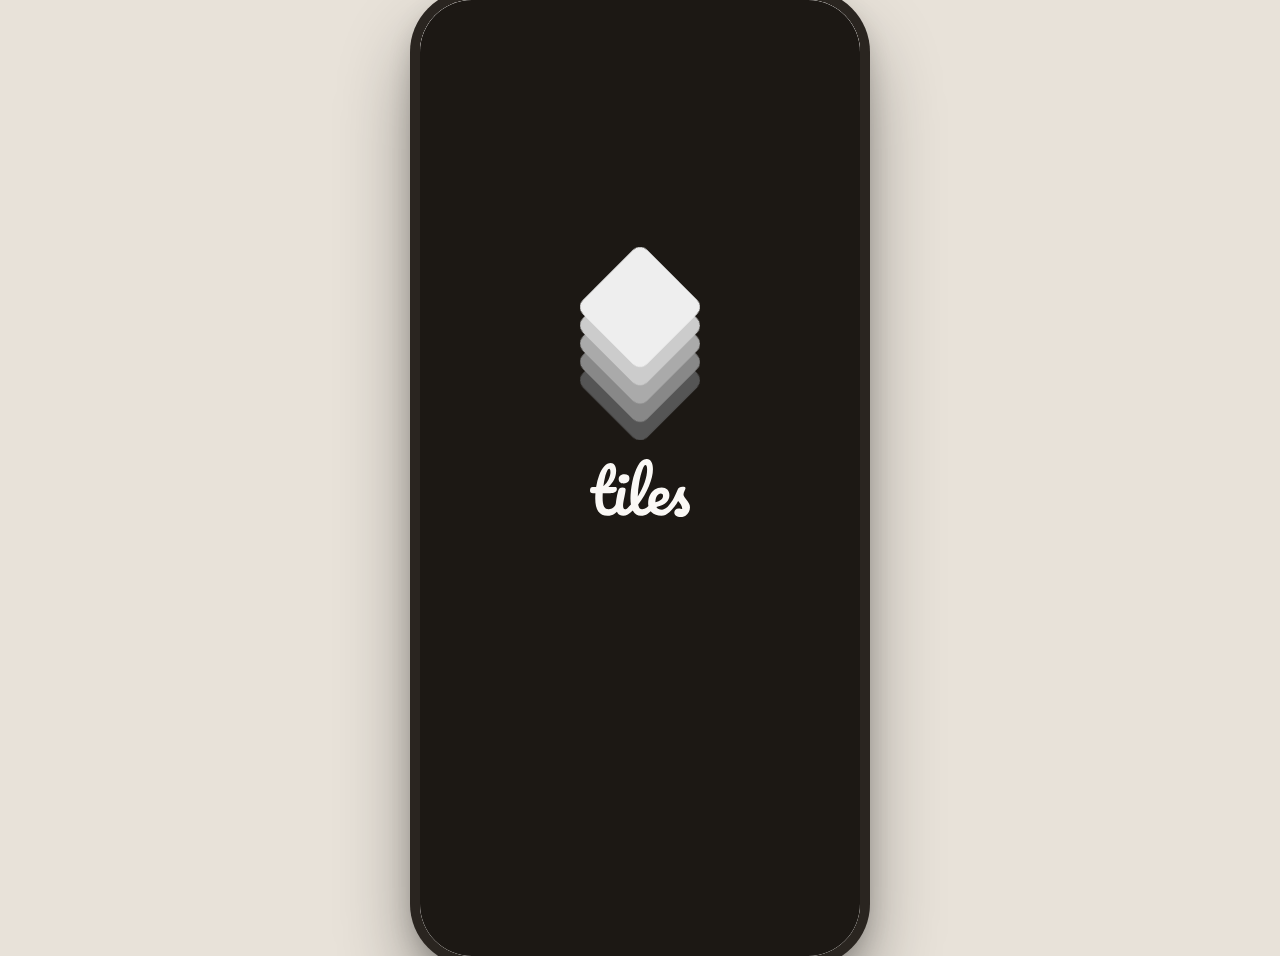
==== commit 90d0699f: "Split into separate HTML, CSS, and JS files" ====
--- a/index.html
+++ b/index.html
@@ -6,1594 +6,7 @@
     <title>Studio Glaze Mixer</title>
     <link href="https://fonts.googleapis.com/css2?family=DM+Serif+Display:ital@0;1&family=DM+Mono:wght@400;500&display=swap" rel="stylesheet">
     <script src="https://cdnjs.cloudflare.com/ajax/libs/p5.js/1.4.0/p5.js"></script>
-    <style>
-        *, *::before, *::after { box-sizing: border-box; }
-
-        body {
-            margin: 0; padding: 0;
-            display: flex;
-            justify-content: center;
-            align-items: center;
-            min-height: 100vh;
-            background: #e8e2d9;
-            font-family: 'DM Mono', monospace;
-        }
-
-        /* ── Phone shell (desktop mockup) ── */
-        #canvas-container {
-            width: 440px;
-            height: 956px;
-            position: relative;
-            background: #faf8f5;
-            box-shadow:
-                0 0 0 10px #2a2520,
-                0 40px 80px rgba(0,0,0,0.45),
-                0 10px 30px rgba(0,0,0,0.3);
-            border-radius: 52px;
-            overflow: hidden;
-            cursor: none;
-        }
-
-        /* ── Real device: fill the screen ── */
-        @media (max-width: 480px) {
-            body {
-                background: #faf8f5;
-                align-items: flex-start;
-            }
-            #canvas-container {
-                width: 100vw;
-                height: 100dvh;  /* dynamic viewport — accounts for browser chrome */
-                border-radius: 0;
-                box-shadow: none;
-                cursor: auto;
-            }
-        }
-
-        /* p5 canvas — behind everything, only shown on mixer tab */
-        #canvas-container canvas {
-            position: absolute;
-            top: 0; left: 0;
-            display: block;
-            z-index: 0;
-        }
-
-        /* ── Shared chrome: header + tab bar ── */
-        /* Sits above both panels, always visible */
-        #app-chrome {
-            position: absolute;
-            top: 0; left: 0; right: 0;
-            z-index: 10;
-            display: flex;
-            flex-direction: column;
-            align-items: center;
-            pointer-events: none;
-            background: #faf8f5;
-            padding-bottom: 0;
-        }
-
-        #header {
-            padding: 52px 28px 0;
-            display: flex;
-            flex-direction: column;
-            align-items: center;
-            width: 100%;
-        }
-
-        #logo-wrap { width: 90px; height: auto; margin-bottom: 12px; }
-        #logo-wrap svg { width: 100%; height: auto; }
-        #logo-wrap svg rect { transition: fill 0.5s ease; }
-
-        #wordmark-wrap { width: 75px; height: auto; margin-bottom: 2px; }
-        #wordmark-wrap svg { width: 100%; height: auto; }
-        #wordmark-wrap svg path { transition: fill 0.5s ease; }
-
-        /* ── Tab bar ── */
-        #tab-bar {
-            display: flex;
-            width: calc(100% - 56px);
-            margin: 18px 28px 0;
-            border-bottom: 1.5px solid #e2dbd2;
-            pointer-events: auto;
-        }
-
-        .tab-btn {
-            flex: 1;
-            background: none;
-            border: none;
-            padding: 10px 0;
-            font-family: 'DM Mono', monospace;
-            font-size: 9px;
-            font-weight: 500;
-            letter-spacing: 2px;
-            text-transform: uppercase;
-            color: #b09070;
-            cursor: pointer;
-            border-bottom: 2px solid transparent;
-            margin-bottom: -1.5px;
-            transition: color 0.2s, border-color 0.2s;
-        }
-        .tab-btn.active { color: #1c1814; border-bottom-color: #1c1814; }
-
-        /* ── Tab panels: both absolutely positioned, stacked ── */
-        /* top is set dynamically by JS after chrome renders */
-        .tab-panel {
-            position: absolute;
-            top: 310px; /* fallback — overridden by JS */
-            left: 0; right: 0; bottom: 0;
-            visibility: hidden;
-            pointer-events: none;
-            background: #faf8f5;
-            z-index: 5;
-        }
-        .tab-panel.active {
-            visibility: visible;
-            pointer-events: auto;
-        }
-
-        /* ══════════════════════════════════════
-           GLAZE MIXER PANEL
-        ══════════════════════════════════════ */
-        #mixer-panel {
-            background: transparent; /* canvas shows through */
-        }
-
-        #mixer-panel.active {
-            background: transparent;
-        }
-/* ══════════════════════════════════════
-           PIECE TRACKER PANEL
-        ══════════════════════════════════════ */
-        #tracker-panel {
-            display: flex;
-            flex-direction: column;
-        }
-
-        #piece-list {
-            flex: 1;
-            overflow-y: auto;
-            padding: 20px 20px 24px;
-            -webkit-overflow-scrolling: touch;
-        }
-        #piece-list::-webkit-scrollbar { display: none; }
-
-        #add-piece-btn {
-            margin: 0 20px 20px;
-            background: #1c1814;
-            color: #faf8f5;
-            border: none;
-            border-radius: 100px;
-            padding: 16px 0;
-            width: calc(100% - 40px);
-            font-family: 'DM Mono', monospace;
-            font-size: 13px;
-            font-weight: 500;
-            letter-spacing: 2px;
-            text-transform: uppercase;
-            cursor: pointer;
-            flex-shrink: 0;
-            transition: background 0.2s, transform 0.1s;
-        }
-        #add-piece-btn:hover  { background: #3a3028; }
-        #add-piece-btn:active { transform: scale(0.98); }
-
-        /* ── Search bar ── */
-        #search-wrap {
-            display: flex;
-            align-items: center;
-            margin: 12px 20px 4px;
-            background: #fff;
-            border: 1.5px solid #e8e2d9;
-            border-radius: 100px;
-            padding: 0 14px;
-            gap: 8px;
-            flex-shrink: 0;
-            transition: border-color 0.2s;
-        }
-        #search-wrap:focus-within { border-color: #8c6a3f; }
-
-        #search-icon {
-            font-size: 16px;
-            color: #c8bfb5;
-            flex-shrink: 0;
-            pointer-events: none;
-            margin-top: -1px;
-        }
-
-        #search-input {
-            flex: 1;
-            border: none;
-            background: none;
-            padding: 12px 0;
-            font-family: 'DM Mono', monospace;
-            font-size: 12px;
-            color: #1c1814;
-            outline: none;
-        }
-        #search-input::placeholder { color: #c8bfb5; }
-
-        #search-clear {
-            background: none;
-            border: none;
-            color: #c8bfb5;
-            font-size: 18px;
-            cursor: pointer;
-            padding: 0;
-            line-height: 1;
-            flex-shrink: 0;
-        }
-        #search-clear:hover { color: #8c6a3f; }
-
-        /* No results message */
-        #no-results {
-            display: none;
-            text-align: center;
-            padding: 32px 20px;
-            color: #b09070;
-            font-size: 11px;
-            letter-spacing: 1px;
-            text-transform: uppercase;
-        }
-
-        .piece-card {
-            background: #fff;
-            border-radius: 22px;
-            margin-bottom: 20px;
-            overflow: hidden;
-            box-shadow: 0 2px 12px rgba(0,0,0,0.07);
-        }
-
-        .piece-card-header {
-            display: flex;
-            align-items: center;
-            justify-content: space-between;
-            padding: 18px 20px 16px;
-            border-bottom: 1px solid #f0ebe4;
-        }
-
-        .piece-name-input {
-            background: none;
-            border: none;
-            font-family: 'DM Serif Display', serif;
-            font-size: 20px;
-            color: #1c1814;
-            flex: 1;
-            padding: 0;
-            outline: none;
-        }
-        .piece-name-input::placeholder { color: #c8bfb5; }
-
-        /* hold-to-delete progress ring on card header */
-        .piece-card-header {
-            position: relative;
-            user-select: none;
-            -webkit-user-select: none;
-        }
-
-        /* Subtle "hold to delete" hint that appears on long-press start */
-        .piece-card-header::after {
-            content: 'Hold to delete';
-            position: absolute;
-            bottom: -22px;
-            left: 50%;
-            transform: translateX(-50%);
-            font-size: 9px;
-            letter-spacing: 1.5px;
-            text-transform: uppercase;
-            color: #b09070;
-            opacity: 0;
-            pointer-events: none;
-            transition: opacity 0.2s;
-            white-space: nowrap;
-        }
-        .piece-card-header.holding::after { opacity: 1; }
-
-        /* Fill bar that grows across the header bottom during hold */
-        .piece-hold-bar {
-            position: absolute;
-            bottom: 0; left: 0;
-            height: 2px;
-            width: 0%;
-            background: #a0776a;
-            border-radius: 0 0 0 0;
-            transition: none;
-        }
-        .piece-hold-bar.animating {
-            width: 100%;
-            transition: width 0.9s linear;
-        }
-
-        /* Confirm delete dialog */
-        #delete-confirm {
-            position: absolute;
-            inset: 0;
-            background: rgba(15,12,10,0.7);
-            z-index: 50;
-            display: none;
-            align-items: center;
-            justify-content: center;
-        }
-        #delete-confirm.open { display: flex; }
-
-        #delete-confirm-box {
-            background: #faf8f5;
-            border-radius: 22px;
-            padding: 28px 24px 22px;
-            width: 300px;
-            text-align: center;
-            box-shadow: 0 8px 40px rgba(0,0,0,0.35);
-        }
-        #delete-confirm-box h3 {
-            font-family: 'DM Serif Display', serif;
-            font-size: 20px;
-            font-weight: 400;
-            color: #1c1814;
-            margin: 0 0 8px;
-        }
-        #delete-confirm-box p {
-            font-size: 11px;
-            color: #b09070;
-            letter-spacing: 0.5px;
-            line-height: 1.6;
-            margin: 0 0 22px;
-        }
-        .confirm-btn-row {
-            display: flex;
-            gap: 10px;
-        }
-        .confirm-cancel {
-            flex: 1;
-            background: #f0ebe4;
-            border: none;
-            border-radius: 100px;
-            padding: 13px 0;
-            font-family: 'DM Mono', monospace;
-            font-size: 11px;
-            font-weight: 500;
-            letter-spacing: 1.5px;
-            text-transform: uppercase;
-            color: #6b5e52;
-            cursor: pointer;
-            transition: background 0.2s;
-        }
-        .confirm-cancel:hover { background: #e2dbd2; }
-        .confirm-delete {
-            flex: 1;
-            background: #2a1a18;
-            border: none;
-            border-radius: 100px;
-            padding: 13px 0;
-            font-family: 'DM Mono', monospace;
-            font-size: 11px;
-            font-weight: 500;
-            letter-spacing: 1.5px;
-            text-transform: uppercase;
-            color: #faf8f5;
-            cursor: pointer;
-            transition: background 0.2s;
-        }
-        .confirm-delete:hover { background: #a0776a; }
-
-        /* collapse chevron */
-        .piece-chevron {
-            background: none;
-            border: none;
-            color: #c8bfb5;
-            font-size: 14px;
-            cursor: pointer;
-            padding: 0 0 0 8px;
-            line-height: 1;
-            transition: transform 0.25s ease, color 0.2s;
-            transform: rotate(0deg);
-        }
-        .piece-chevron.open { transform: rotate(180deg); }
-        .piece-chevron:hover { color: #8c6a3f; }
-
-        /* collapsible body */
-        .piece-body {
-            overflow: hidden;
-            max-height: 0;
-            transition: max-height 0.3s ease;
-        }
-        .piece-body.open {
-            max-height: 2000px;
-            transition: max-height 0.4s ease;
-        }
-
-        .piece-progress {
-            display: flex;
-            gap: 4px;
-            padding: 0 20px 14px;
-        }
-        .progress-seg {
-            flex: 1; height: 4px;
-            border-radius: 2px;
-            background: #e8e2d9;
-            transition: background 0.3s;
-        }
-        .progress-seg.done   { background: #4a7c59; }
-        .progress-seg.active { background: #8c6a3f; }
-
-        .piece-stages { padding: 0 20px 20px; }
-
-        .stage-row { margin-bottom: 18px; }
-
-        .stage-label {
-            font-size: 9px;
-            font-weight: 500;
-            letter-spacing: 2.5px;
-            text-transform: uppercase;
-            color: #b09070;
-            margin-bottom: 8px;
-        }
-
-        .stage-body {
-            display: flex;
-            gap: 14px;
-            align-items: flex-start;
-        }
-
-        /* ── Single photo slot ── */
-        .photo-slot-single {
-            width: 92px; height: 92px;
-            border-radius: 14px;
-            background: #f0ebe4;
-            border: 1.5px dashed #d5ccc2;
-            display: flex;
-            align-items: center;
-            justify-content: center;
-            flex-shrink: 0;
-            cursor: pointer;
-            overflow: hidden;
-            position: relative;
-            transition: border-color 0.2s;
-        }
-        .photo-slot-single:hover { border-color: #8c6a3f; }
-        .photo-slot-single .plus-icon { font-size: 28px; color: #c8bfb5; pointer-events: none; }
-        .photo-slot-single input[type="file"] {
-            position: absolute; inset: 0;
-            opacity: 0; cursor: pointer;
-        }
-
-        .photo-thumb {
-            width: 100%; height: 100%;
-            object-fit: cover;
-            display: block;
-            cursor: pointer;
-        }
-
-        /* Count badge — shows how many photos are in the stage */
-        .photo-count-badge {
-            position: absolute;
-            bottom: 6px; right: 6px;
-            background: rgba(28,24,20,0.72);
-            color: #fff;
-            font-family: 'DM Mono', monospace;
-            font-size: 9px;
-            font-weight: 500;
-            letter-spacing: 0.5px;
-            border-radius: 20px;
-            padding: 2px 7px;
-            pointer-events: none;
-        }
-
-        /* ── Lightbox ── */
-        #lightbox {
-            position: absolute;
-            inset: 0;
-            background: rgba(15, 12, 10, 0.92);
-            z-index: 100;
-            display: none;
-            flex-direction: column;
-            align-items: center;
-            justify-content: center;
-        }
-        #lightbox.open { display: flex; }
-
-        #lightbox-img {
-            max-width: 90%;
-            max-height: 72%;
-            border-radius: 16px;
-            object-fit: contain;
-            box-shadow: 0 8px 40px rgba(0,0,0,0.6);
-        }
-
-        #lightbox-strip {
-            display: flex;
-            gap: 8px;
-            margin-top: 16px;
-            overflow-x: auto;
-            max-width: 90%;
-            padding: 4px 2px;
-            scrollbar-width: none;
-        }
-        #lightbox-strip::-webkit-scrollbar { display: none; }
-
-        .lightbox-thumb {
-            width: 52px; height: 52px;
-            border-radius: 8px;
-            object-fit: cover;
-            flex-shrink: 0;
-            cursor: pointer;
-            opacity: 0.5;
-            border: 2px solid transparent;
-            transition: opacity 0.2s, border-color 0.2s;
-        }
-        .lightbox-thumb.active {
-            opacity: 1;
-            border-color: #faf8f5;
-        }
-
-        #lightbox-close {
-            position: absolute;
-            top: 20px; right: 24px;
-            background: none;
-            border: none;
-            color: rgba(255,255,255,0.7);
-            font-size: 28px;
-            cursor: pointer;
-            line-height: 1;
-            padding: 4px;
-            transition: color 0.2s;
-        }
-        #lightbox-close:hover { color: #fff; }
-
-        #lightbox-footer {
-            display: flex;
-            align-items: center;
-            justify-content: space-between;
-            gap: 16px;
-            margin-top: 12px;
-            width: 90%;
-            max-width: 340px;
-        }
-
-        #lightbox-counter {
-            font-size: 10px;
-            letter-spacing: 2px;
-            text-transform: uppercase;
-            color: rgba(255,255,255,0.45);
-            flex-shrink: 0;
-        }
-
-        #lightbox-actions {
-            display: flex;
-            gap: 8px;
-            align-items: center;
-        }
-
-        #lightbox-add {
-            background: none;
-            border: 1px solid rgba(255,255,255,0.25);
-            border-radius: 100px;
-            color: rgba(255,255,255,0.7);
-            font-family: 'DM Mono', monospace;
-            font-size: 9px;
-            font-weight: 500;
-            letter-spacing: 2px;
-            text-transform: uppercase;
-            padding: 6px 14px;
-            cursor: pointer;
-            transition: background 0.2s, border-color 0.2s, color 0.2s;
-        }
-        #lightbox-add:hover {
-            background: rgba(255,255,255,0.1);
-            border-color: rgba(255,255,255,0.6);
-            color: #fff;
-        }
-
-        #lightbox-delete {
-            background: none;
-            border: 1px solid rgba(255,100,80,0.5);
-            border-radius: 100px;
-            color: rgba(255,120,100,0.85);
-            font-family: 'DM Mono', monospace;
-            font-size: 9px;
-            font-weight: 500;
-            letter-spacing: 2px;
-            text-transform: uppercase;
-            padding: 6px 14px;
-            cursor: pointer;
-            transition: background 0.2s, border-color 0.2s, color 0.2s;
-        }
-        #lightbox-delete:hover {
-            background: rgba(255,80,60,0.15);
-            border-color: rgba(255,100,80,0.9);
-            color: #ff6450;
-        }
-
-        .stage-notes {
-            flex: 1;
-            min-height: 92px;
-            background: #faf8f5;
-            border: 1.5px solid #e8e2d9;
-            border-radius: 14px;
-            padding: 10px 12px;
-            font-family: 'DM Mono', monospace;
-            font-size: 12px;
-            color: #1c1814;
-            line-height: 1.6;
-            resize: none;
-            outline: none;
-            transition: border-color 0.2s;
-        }
-        .stage-notes::placeholder { color: #c8bfb5; }
-        .stage-notes:focus { border-color: #8c6a3f; }
-
-        #empty-state {
-            text-align: center;
-            padding: 40px 20px;
-            color: #b09070;
-        }
-        #empty-state .empty-icon { font-size: 44px; margin-bottom: 14px; opacity: 0.5; }
-        #empty-state p { font-size: 12px; letter-spacing: 1px; text-transform: uppercase; margin: 0; }
-
-
-
-        /* ══════════════════════════════════════════════════
-           SPLASH SCREEN
-           Strategy: splash sits exactly over the home screen.
-           Logo/wordmark are the same size and position as home,
-           so the fade-out is a seamless reveal.
-        ══════════════════════════════════════════════════ */
-        #splash-screen {
-            position: absolute;
-            inset: 0;
-            z-index: 500;
-            background: #1c1814;
-            pointer-events: none;
-            opacity: 1;
-            transition: opacity 0.65s cubic-bezier(0.4, 0, 0.2, 1);
-        }
-        #splash-screen.fade-out { opacity: 0; }
-        #splash-screen.hidden   { display: none; }
-
-        /* Logo and wordmark are absolutely placed by JS to match home positions */
-        #splash-logo-wrap {
-            position: absolute;
-            width: 120px;   /* same as home */
-            height: auto;
-        }
-        #splash-logo-wrap svg {
-            width: 100%;
-            height: auto;
-            opacity: 0;
-        }
-
-        #splash-wordmark-wrap {
-            position: absolute;
-            width: 100px;   /* same as home */
-            height: auto;
-            opacity: 0;
-        }
-        #splash-wordmark-wrap svg { width: 100%; height: auto; }
-        #splash-wordmark-wrap svg path { fill: #faf8f5; }
-
-        /* ── Layer accordion animation ── */
-        /* We animate opacity + a slight translateY offset on the SVG wrapper
-           so the SVG's own rotate(45) transforms are never disturbed. */
-        #splash-logo-wrap svg rect {
-            opacity: 0;
-        }
-        #splash-logo-wrap svg rect.expand {
-            animation: layerFadeSlide 0.55s cubic-bezier(0.22, 1, 0.36, 1) forwards;
-        }
-        @keyframes layerFadeSlide {
-            0%   { opacity: 0; }
-            40%  { opacity: 0.7; }
-            100% { opacity: 1; }
-        }
-
-        /* SVG starts shifted down and rises to rest position */
-        #splash-logo-wrap svg {
-            transform: translateY(40px);
-            opacity: 0;
-            transition: none;
-        }
-        #splash-logo-wrap svg.visible {
-            animation: svgRise 0.8s cubic-bezier(0.22, 1, 0.36, 1) forwards;
-        }
-        @keyframes svgRise {
-            0%   { transform: translateY(40px); opacity: 0; }
-            25%  { opacity: 1; }
-            100% { transform: translateY(0px);  opacity: 1; }
-        }
-
-        /* Wordmark rises from just below its final position */
-        #splash-wordmark-wrap {
-            transform: translateY(14px);
-            opacity: 0;
-            transition: none;
-        }
-        #splash-wordmark-wrap.rise {
-            animation: splashWordRise 0.6s cubic-bezier(0.22, 1, 0.36, 1) forwards;
-        }
-        @keyframes splashWordRise {
-            0%   { transform: translateY(14px); opacity: 0; }
-            100% { transform: translateY(0px);  opacity: 1; }
-        }
-
-        /* ══════════════════════════════════════════════════
-           HOME  &  AUTH  SCREENS
-        ══════════════════════════════════════════════════ */
-
-        /* Full-phone overlay — sits above everything */
-        .screen-overlay {
-            position: absolute;
-            inset: 0;
-            z-index: 200;
-            background: #faf8f5;
-            display: flex;
-            flex-direction: column;
-            align-items: center;
-        }
-        .screen-overlay.hidden { display: none; }
-
-        /* ── Home screen ── */
-        #home-screen {
-            justify-content: space-between;
-        }
-
-        #home-top {
-            flex: 1;
-            display: flex;
-            flex-direction: column;
-            align-items: center;
-            justify-content: center;
-            gap: 14px;
-            padding-top: 20px;
-        }
-
-        #home-logo-wrap {
-            width: 120px;
-        }
-        #home-logo-wrap svg { width: 100%; height: auto; }
-        #home-logo-wrap svg rect { transition: fill 0.6s ease; }
-
-        #home-wordmark-wrap {
-            width: 100px;
-        }
-        #home-wordmark-wrap svg { width: 100%; height: auto; }
-        #home-wordmark-wrap svg path { transition: fill 0.6s ease; }
-
-        #home-tagline {
-            font-size: 10px;
-            letter-spacing: 2.5px;
-            text-transform: uppercase;
-            color: #b09070;
-            margin-top: 4px;
-        }
-
-        #home-bottom {
-            width: 100%;
-            padding: 0 32px 56px;
-            display: flex;
-            flex-direction: column;
-            gap: 12px;
-        }
-
-        .home-btn {
-            width: 100%;
-            padding: 16px 0;
-            border-radius: 100px;
-            font-family: 'DM Mono', monospace;
-            font-size: 12px;
-            font-weight: 500;
-            letter-spacing: 2px;
-            text-transform: uppercase;
-            cursor: pointer;
-            border: none;
-            transition: background 0.2s, transform 0.1s;
-        }
-        .home-btn:active { transform: scale(0.98); }
-
-        .home-btn-primary {
-            background: #1c1814;
-            color: #faf8f5;
-        }
-        .home-btn-primary:hover { background: #3a3028; }
-
-        .home-btn-secondary {
-            background: transparent;
-            color: #1c1814;
-            border: 1.5px solid #d5ccc2;
-        }
-        .home-btn-secondary:hover { border-color: #8c6a3f; color: #8c6a3f; }
-
-        /* ── Auth screen (shared login + create account) ── */
-        #auth-screen {
-            justify-content: flex-start;
-            padding-top: 60px;
-        }
-
-        #auth-back {
-            position: absolute;
-            top: 24px; left: 24px;
-            background: none;
-            border: none;
-            font-family: 'DM Mono', monospace;
-            font-size: 11px;
-            letter-spacing: 1px;
-            color: #b09070;
-            cursor: pointer;
-            padding: 4px 0;
-        }
-        #auth-back:hover { color: #1c1814; }
-
-        #auth-logo-wrap {
-            width: 60px;
-            margin-bottom: 6px;
-        }
-        #auth-logo-wrap svg { width: 100%; height: auto; }
-
-        #auth-title {
-            font-family: 'DM Serif Display', serif;
-            font-size: 26px;
-            font-weight: 400;
-            color: #1c1814;
-            margin: 16px 0 4px;
-        }
-        #auth-subtitle {
-            font-size: 10px;
-            letter-spacing: 2px;
-            text-transform: uppercase;
-            color: #b09070;
-            margin-bottom: 28px;
-        }
-
-        .auth-form {
-            width: calc(100% - 64px);
-            display: flex;
-            flex-direction: column;
-            gap: 12px;
-        }
-
-        .auth-field {
-            display: flex;
-            flex-direction: column;
-            gap: 6px;
-        }
-
-        .auth-label {
-            font-size: 9px;
-            letter-spacing: 2px;
-            text-transform: uppercase;
-            color: #b09070;
-        }
-
-        .auth-input {
-            background: #fff;
-            border: 1.5px solid #e2dbd2;
-            border-radius: 12px;
-            padding: 13px 16px;
-            font-family: 'DM Mono', monospace;
-            font-size: 13px;
-            color: #1c1814;
-            outline: none;
-            transition: border-color 0.2s;
-            width: 100%;
-        }
-        .auth-input:focus { border-color: #8c6a3f; }
-        .auth-input::placeholder { color: #c8bfb5; }
-
-        /* Account type selector */
-        #account-type-row {
-            display: flex;
-            gap: 10px;
-        }
-
-        .account-type-btn {
-            flex: 1;
-            padding: 12px 0;
-            border-radius: 12px;
-            border: 1.5px solid #e2dbd2;
-            background: #fff;
-            font-family: 'DM Mono', monospace;
-            font-size: 10px;
-            font-weight: 500;
-            letter-spacing: 1.5px;
-            text-transform: uppercase;
-            color: #6b5e52;
-            cursor: pointer;
-            transition: border-color 0.2s, background 0.2s, color 0.2s;
-        }
-        .account-type-btn.selected {
-            border-color: #1c1814;
-            background: #1c1814;
-            color: #faf8f5;
-        }
-
-        .auth-submit {
-            width: 100%;
-            padding: 16px 0;
-            border-radius: 100px;
-            background: #1c1814;
-            color: #faf8f5;
-            border: none;
-            font-family: 'DM Mono', monospace;
-            font-size: 12px;
-            font-weight: 500;
-            letter-spacing: 2px;
-            text-transform: uppercase;
-            cursor: pointer;
-            margin-top: 6px;
-            transition: background 0.2s, transform 0.1s;
-        }
-        .auth-submit:hover  { background: #3a3028; }
-        .auth-submit:active { transform: scale(0.98); }
-
-        .auth-error {
-            font-size: 10px;
-            color: #c45a1a;
-            letter-spacing: 0.5px;
-            text-align: center;
-            min-height: 16px;
-        }
-
-        /* Studio join code field (shown on create if admin) */
-        #studio-code-display {
-            background: #f0ebe4;
-            border-radius: 12px;
-            padding: 14px 16px;
-            text-align: center;
-            display: none;
-        }
-        #studio-code-display .code-label {
-            font-size: 9px;
-            letter-spacing: 2px;
-            text-transform: uppercase;
-            color: #b09070;
-            margin-bottom: 6px;
-        }
-        #studio-code-display .code-value {
-            font-family: 'DM Serif Display', serif;
-            font-size: 28px;
-            letter-spacing: 6px;
-            color: #1c1814;
-        }
-
-        /* ── Profile pill in app chrome ── */
-        #profile-pill {
-            position: absolute;
-            top: 54px;
-            right: 28px;
-            width: 34px; height: 34px;
-            border-radius: 50%;
-            background: #1c1814;
-            display: flex;
-            align-items: center;
-            justify-content: center;
-            cursor: pointer;
-            pointer-events: auto;
-            z-index: 20;
-            transition: background 0.2s, transform 0.1s;
-        }
-        #profile-pill:hover  { background: #3a3028; }
-        #profile-pill:active { transform: scale(0.94); }
-        #profile-pill .pill-avatar {
-            font-size: 11px;
-            font-weight: 500;
-            color: #faf8f5;
-            letter-spacing: 0.5px;
-            pointer-events: none;
-        }
-
-        /* ── Profile overlay ── */
-        #profile-overlay {
-            position: absolute;
-            inset: 0;
-            z-index: 150;
-            background: rgba(15,12,10,0.55);
-            display: none;
-            align-items: flex-end;
-            justify-content: center;
-            pointer-events: none;
-        }
-        #profile-overlay.open {
-            display: flex;
-            pointer-events: auto;
-        }
-
-        #profile-sheet {
-            background: #faf8f5;
-            border-radius: 28px 28px 0 0;
-            width: 100%;
-            padding: 28px 32px 48px;
-            display: flex;
-            flex-direction: column;
-            align-items: center;
-            gap: 6px;
-        }
-
-        #profile-sheet-handle {
-            width: 36px; height: 4px;
-            background: #d5ccc2;
-            border-radius: 2px;
-            margin-bottom: 16px;
-        }
-
-        #profile-sheet-avatar {
-            width: 56px; height: 56px;
-            border-radius: 50%;
-            background: #1c1814;
-            display: flex; align-items: center; justify-content: center;
-            font-size: 22px;
-            font-weight: 500;
-            color: #faf8f5;
-            margin-bottom: 10px;
-        }
-
-        #profile-sheet-name {
-            font-family: "DM Serif Display", serif;
-            font-size: 22px;
-            font-weight: 400;
-            color: #1c1814;
-        }
-
-        #profile-sheet-type {
-            font-size: 9px;
-            letter-spacing: 2px;
-            text-transform: uppercase;
-            color: #b09070;
-            margin-bottom: 12px;
-        }
-
-        #profile-sheet-code {
-            background: #f0ebe4;
-            border-radius: 12px;
-            padding: 10px 20px;
-            text-align: center;
-            margin-bottom: 8px;
-            display: none;
-        }
-        #profile-sheet-code .code-label {
-            font-size: 8px; letter-spacing: 2px;
-            text-transform: uppercase; color: #b09070; margin-bottom: 4px;
-        }
-        #profile-sheet-code .code-val {
-            font-family: "DM Serif Display", serif;
-            font-size: 24px; letter-spacing: 5px; color: #1c1814;
-        }
-
-        #profile-studio-divider {
-            width: 100%;
-            height: 1px;
-            background: #e8e2d9;
-            margin: 8px 0 14px;
-        }
-
-        #profile-studio-label {
-            font-size: 9px;
-            letter-spacing: 2px;
-            text-transform: uppercase;
-            color: #b09070;
-            margin: 0 0 10px;
-            text-align: left;
-            width: 100%;
-        }
-
-        #profile-studios-section {
-            width: 100%;
-        }
-
-        /* Each studio row */
-        .studio-row {
-            display: flex;
-            align-items: center;
-            justify-content: space-between;
-            background: #f0ebe4;
-            border-radius: 12px;
-            padding: 10px 14px;
-            margin-bottom: 8px;
-            position: relative;
-            overflow: hidden;
-        }
-        .studio-row-info { flex: 1; min-width: 0; }
-        .studio-row-name {
-            font-family: 'DM Serif Display', serif;
-            font-size: 15px;
-            color: #1c1814;
-            white-space: nowrap;
-            overflow: hidden;
-            text-overflow: ellipsis;
-        }
-        .studio-row-code {
-            font-size: 9px;
-            letter-spacing: 2px;
-            text-transform: uppercase;
-            color: #b09070;
-            margin-top: 2px;
-        }
-        .studio-row-badge {
-            font-size: 8px;
-            letter-spacing: 1.5px;
-            text-transform: uppercase;
-            background: #1c1814;
-            color: #faf8f5;
-            padding: 3px 8px;
-            border-radius: 100px;
-            flex-shrink: 0;
-            margin-left: 8px;
-        }
-
-        .studio-row-actions {
-            display: flex;
-            gap: 6px;
-            align-items: center;
-            flex-shrink: 0;
-            margin-left: 8px;
-        }
-
-        .studio-action-btn {
-            background: none;
-            border: none;
-            cursor: pointer;
-            padding: 4px;
-            color: #c8bfb5;
-            font-size: 14px;
-            line-height: 1;
-            transition: color 0.2s;
-            flex-shrink: 0;
-        }
-        .studio-action-btn:hover { color: #1c1814; }
-        .studio-action-btn.remove:hover { color: #c45a1a; }
-
-        /* Inline name editor */
-        .studio-name-input {
-            font-family: 'DM Serif Display', serif;
-            font-size: 15px;
-            color: #1c1814;
-            background: #fff;
-            border: 1.5px solid #8c6a3f;
-            border-radius: 8px;
-            padding: 2px 8px;
-            outline: none;
-            width: 100%;
-        }
-
-        #profile-studio-actions {
-            display: flex;
-            gap: 8px;
-            margin-top: 4px;
-        }
-
-        .profile-studio-action-btn {
-            flex: 1;
-            padding: 11px 0;
-            border-radius: 100px;
-            background: #f0ebe4;
-            border: none;
-            font-family: 'DM Mono', monospace;
-            font-size: 10px;
-            font-weight: 500;
-            letter-spacing: 1.5px;
-            text-transform: uppercase;
-            color: #1c1814;
-            cursor: pointer;
-            transition: background 0.2s;
-        }
-        .profile-studio-action-btn:hover { background: #e2dbd2; }
-
-        #profile-logout-btn {
-            width: 100%;
-            padding: 14px 0;
-            border-radius: 100px;
-            background: transparent;
-            border: 1.5px solid #d5ccc2;
-            font-family: "DM Mono", monospace;
-            font-size: 11px;
-            font-weight: 500;
-            letter-spacing: 2px;
-            text-transform: uppercase;
-            color: #6b5e52;
-            cursor: pointer;
-            margin-top: 8px;
-            transition: border-color 0.2s, color 0.2s, background 0.2s;
-        }
-        #profile-logout-btn:hover {
-            border-color: #a0776a;
-            color: #a0776a;
-            background: #fdf5f0;
-        }
-
-
-        /* ══════════════════════════════════════════════════
-           STUDIO MANAGEMENT OVERLAY
-        ══════════════════════════════════════════════════ */
-        #studio-mgmt-overlay {
-            position: absolute;
-            inset: 0;
-            z-index: 210;
-            background: #faf8f5;
-            display: flex;
-            flex-direction: column;
-            overflow: hidden;
-            transform: translateX(100%);
-            transition: transform 0.35s cubic-bezier(0.22, 1, 0.36, 1);
-        }
-        #studio-mgmt-overlay.open { transform: translateX(0); }
-
-        #studio-mgmt-header {
-            display: flex;
-            align-items: center;
-            padding: 52px 24px 16px;
-            border-bottom: 1px solid #e8e2d9;
-            flex-shrink: 0;
-            gap: 12px;
-        }
-
-        #studio-mgmt-back {
-            background: none;
-            border: none;
-            font-family: 'DM Mono', monospace;
-            font-size: 11px;
-            letter-spacing: 1px;
-            color: #b09070;
-            cursor: pointer;
-            padding: 4px 0;
-            flex-shrink: 0;
-        }
-        #studio-mgmt-back:hover { color: #1c1814; }
-
-        #studio-mgmt-title {
-            font-family: 'DM Serif Display', serif;
-            font-size: 22px;
-            font-weight: 400;
-            color: #1c1814;
-            flex: 1;
-            margin: 0;
-        }
-
-        #studio-mgmt-code-badge {
-            font-size: 8px;
-            letter-spacing: 2px;
-            text-transform: uppercase;
-            background: #1c1814;
-            color: #faf8f5;
-            padding: 4px 10px;
-            border-radius: 100px;
-            flex-shrink: 0;
-        }
-
-        #studio-mgmt-body {
-            flex: 1;
-            overflow-y: auto;
-            padding: 20px 24px 32px;
-            -webkit-overflow-scrolling: touch;
-        }
-        #studio-mgmt-body::-webkit-scrollbar { display: none; }
-
-        .mgmt-section-label {
-            font-size: 9px;
-            letter-spacing: 2.5px;
-            text-transform: uppercase;
-            color: #b09070;
-            margin: 0 0 10px;
-        }
-
-        .mgmt-section {
-            margin-bottom: 28px;
-        }
-
-        /* Info fields */
-        .mgmt-field {
-            display: flex;
-            flex-direction: column;
-            gap: 6px;
-            margin-bottom: 12px;
-        }
-
-        .mgmt-input {
-            background: #fff;
-            border: 1.5px solid #e2dbd2;
-            border-radius: 12px;
-            padding: 12px 14px;
-            font-family: 'DM Mono', monospace;
-            font-size: 12px;
-            color: #1c1814;
-            outline: none;
-            transition: border-color 0.2s;
-            width: 100%;
-        }
-        .mgmt-input:focus { border-color: #8c6a3f; }
-        .mgmt-input::placeholder { color: #c8bfb5; }
-
-        textarea.mgmt-input {
-            resize: none;
-            min-height: 80px;
-            line-height: 1.6;
-        }
-
-        .mgmt-save-btn {
-            width: 100%;
-            padding: 14px 0;
-            border-radius: 100px;
-            background: #1c1814;
-            color: #faf8f5;
-            border: none;
-            font-family: 'DM Mono', monospace;
-            font-size: 11px;
-            font-weight: 500;
-            letter-spacing: 2px;
-            text-transform: uppercase;
-            cursor: pointer;
-            transition: background 0.2s, transform 0.1s;
-            margin-top: 4px;
-        }
-        .mgmt-save-btn:hover  { background: #3a3028; }
-        .mgmt-save-btn:active { transform: scale(0.98); }
-        .mgmt-save-btn.saved  { background: #4a7c59; }
-
-        /* Studio code display */
-        #mgmt-code-display {
-            background: #f0ebe4;
-            border-radius: 12px;
-            padding: 14px 16px;
-            display: flex;
-            align-items: center;
-            justify-content: space-between;
-        }
-        #mgmt-code-display .code-big {
-            font-family: 'DM Serif Display', serif;
-            font-size: 24px;
-            letter-spacing: 5px;
-            color: #1c1814;
-        }
-        #mgmt-code-display .code-hint {
-            font-size: 9px;
-            letter-spacing: 1.5px;
-            text-transform: uppercase;
-            color: #b09070;
-            margin-top: 3px;
-        }
-
-        /* Member rows */
-        .member-row {
-            display: flex;
-            align-items: center;
-            justify-content: space-between;
-            padding: 12px 14px;
-            background: #fff;
-            border-radius: 12px;
-            margin-bottom: 8px;
-            border: 1.5px solid #f0ebe4;
-        }
-
-        .member-row-left { flex: 1; min-width: 0; }
-
-        .member-row-name {
-            font-size: 13px;
-            font-weight: 500;
-            color: #1c1814;
-            white-space: nowrap;
-            overflow: hidden;
-            text-overflow: ellipsis;
-        }
-
-        .member-row-meta {
-            font-size: 9px;
-            letter-spacing: 1px;
-            color: #b09070;
-            margin-top: 2px;
-            text-transform: uppercase;
-        }
-
-        .member-row-actions {
-            display: flex;
-            align-items: center;
-            gap: 6px;
-            flex-shrink: 0;
-            margin-left: 10px;
-        }
-
-        .member-role-badge {
-            font-size: 8px;
-            letter-spacing: 1.5px;
-            text-transform: uppercase;
-            padding: 3px 8px;
-            border-radius: 100px;
-            border: 1px solid #e2dbd2;
-            color: #6b5e52;
-            cursor: pointer;
-            transition: background 0.2s, border-color 0.2s, color 0.2s;
-        }
-        .member-role-badge.admin {
-            background: #1c1814;
-            border-color: #1c1814;
-            color: #faf8f5;
-        }
-        .member-role-badge:hover { border-color: #8c6a3f; color: #8c6a3f; }
-        .member-role-badge.admin:hover { background: #3a3028; border-color: #3a3028; color: #faf8f5; }
-
-        .member-remove-btn {
-            background: none;
-            border: none;
-            color: #d5ccc2;
-            font-size: 16px;
-            cursor: pointer;
-            padding: 2px 4px;
-            line-height: 1;
-            transition: color 0.2s;
-        }
-        .member-remove-btn:hover { color: #c45a1a; }
-
-        #mgmt-no-members {
-            text-align: center;
-            padding: 20px 0;
-            font-size: 11px;
-            color: #c8bfb5;
-            letter-spacing: 0.5px;
-        }
-
-
-        /* ── Active studio indicator in mixer ── */
-        #active-studio-bar {
-            position: absolute;
-            top: 6px;
-            left: 0; right: 0;
-            text-align: center;
-            font-size: 9px;
-            letter-spacing: 2px;
-            text-transform: uppercase;
-            color: #b09070;
-            pointer-events: none;
-            display: none;
-        }
-        #active-studio-bar.visible { display: block; }
-        #active-studio-bar span {
-            color: #1c1814;
-            font-weight: 500;
-        }
-
-        /* ── Studio glaze management ── */
-        .glaze-card {
-            background: #fff;
-            border: 1.5px solid #f0ebe4;
-            border-radius: 14px;
-            padding: 12px 14px;
-            margin-bottom: 10px;
-            display: flex;
-            align-items: center;
-            gap: 12px;
-        }
-
-        .glaze-card-swatch {
-            width: 44px; height: 44px;
-            border-radius: 10px;
-            flex-shrink: 0;
-            position: relative;
-            overflow: hidden;
-            cursor: pointer;
-            border: 2px solid rgba(0,0,0,0.06);
-        }
-        .glaze-card-swatch input[type="color"] {
-            position: absolute;
-            inset: -4px;
-            width: calc(100% + 8px);
-            height: calc(100% + 8px);
-            opacity: 0;
-            cursor: pointer;
-            border: none;
-            padding: 0;
-        }
-
-        .glaze-card-fields {
-            flex: 1;
-            display: flex;
-            flex-direction: column;
-            gap: 4px;
-            min-width: 0;
-        }
-
-        .glaze-field-row {
-            display: flex;
-            gap: 6px;
-        }
-
-        .glaze-mini-input {
-            background: #faf8f5;
-            border: 1.5px solid #e8e2d9;
-            border-radius: 8px;
-            padding: 6px 8px;
-            font-family: 'DM Mono', monospace;
-            font-size: 11px;
-            color: #1c1814;
-            outline: none;
-            transition: border-color 0.2s;
-            width: 100%;
-        }
-        .glaze-mini-input:focus { border-color: #8c6a3f; }
-        .glaze-mini-input::placeholder { color: #c8bfb5; }
-        .glaze-mini-input.temp { width: 80px; flex-shrink: 0; }
-
-        .glaze-remove-btn {
-            background: none;
-            border: none;
-            color: #d5ccc2;
-            font-size: 18px;
-            cursor: pointer;
-            padding: 0 2px;
-            line-height: 1;
-            flex-shrink: 0;
-            transition: color 0.2s;
-        }
-        .glaze-remove-btn:hover { color: #c45a1a; }
-
-        .add-glaze-btn {
-            width: 100%;
-            padding: 12px 0;
-            border-radius: 100px;
-            background: #f0ebe4;
-            border: 1.5px dashed #d5ccc2;
-            font-family: 'DM Mono', monospace;
-            font-size: 11px;
-            font-weight: 500;
-            letter-spacing: 2px;
-            text-transform: uppercase;
-            color: #6b5e52;
-            cursor: pointer;
-            transition: background 0.2s, border-color 0.2s;
-            margin-top: 4px;
-        }
-        .add-glaze-btn:hover { background: #e8e2d9; border-color: #8c6a3f; }
-
-        #mgmt-remove-studio-btn {
-            width: 100%;
-            padding: 13px 0;
-            border-radius: 100px;
-            background: transparent;
-            border: 1.5px solid #e2dbd2;
-            font-family: 'DM Mono', monospace;
-            font-size: 11px;
-            font-weight: 500;
-            letter-spacing: 2px;
-            text-transform: uppercase;
-            color: #b09070;
-            cursor: pointer;
-            transition: border-color 0.2s, color 0.2s;
-        }
-        #mgmt-remove-studio-btn:hover { border-color: #c45a1a; color: #c45a1a; }
-
-        /* Set Active button on studio rows */
-        .studio-set-active-btn {
-            font-size: 8px;
-            letter-spacing: 1.5px;
-            text-transform: uppercase;
-            padding: 4px 10px;
-            border-radius: 100px;
-            border: 1px solid #e2dbd2;
-            background: transparent;
-            color: #6b5e52;
-            cursor: pointer;
-            transition: background 0.2s, border-color 0.2s, color 0.2s;
-            white-space: nowrap;
-        }
-        .studio-set-active-btn:hover { border-color: #8c6a3f; color: #8c6a3f; }
-        .studio-set-active-btn.active-studio {
-            background: #4a7c59;
-            border-color: #4a7c59;
-            color: #fff;
-        }
-        /* ── Touch cursor ── */
-        #touch-cursor {
-            position: fixed;
-            width: 44px; height: 44px;
-            border-radius: 50%;
-            background: rgba(0,0,0,0.18);
-            border: 1.5px solid rgba(0,0,0,0.25);
-            pointer-events: none;
-            transform: translate(-50%,-50%);
-            transition: width 0.12s ease, height 0.12s ease, background 0.12s ease;
-            z-index: 9999;
-            display: none;
-        }
-        #touch-cursor.pressed { width: 36px; height: 36px; background: rgba(0,0,0,0.28); }
-
-        /* Hide fake cursor on real touch devices */
-        @media (max-width: 480px) {
-            #touch-cursor { display: none !important; }
-            #canvas-container { cursor: auto; }
-        }
-    </style>
+    <link rel="stylesheet" href="style.css">
 </head>
 <body>
 
@@ -1930,1569 +343,7 @@
 
 </div><!-- #canvas-container -->
 
-<script>
-// ═══════════════════════════════════════════════════════
-//  TAB SWITCHING
-// ═══════════════════════════════════════════════════════
-let activeTab = 'mixer';
-
-function switchTab(tab) {
-    activeTab = tab;
-
-    document.querySelectorAll('.tab-btn').forEach((b, i) => {
-        b.classList.toggle('active', (i === 0) === (tab === 'mixer'));
-    });
-    document.getElementById('mixer-panel').classList.toggle('active', tab === 'mixer');
-    document.getElementById('tracker-panel').classList.toggle('active', tab === 'tracker');
-
-    const cnv = document.querySelector('#canvas-container canvas');
-    if (cnv) {
-        if (tab === 'mixer') {
-            cnv.style.visibility = 'visible';
-            if (typeof loop === 'function') loop();
-            redraw();
-        } else {
-            cnv.style.visibility = 'hidden';
-        }
-    }
-}
-
-// ═══════════════════════════════════════════════════════
-//  GLAZE MIXER  (p5.js)
-// ═══════════════════════════════════════════════════════
-let studioGlazes = [];
-let activeStudioCode = null; // null = personal (default) glazes
-let selectedL1 = null;
-let selectedL2 = null;
-
-let scrollX = 0;
-let targetScrollX = 0;
-let SWATCH    = 108;
-let GAP       = 18;
-let STEP      = SWATCH + GAP;
-let START_X   = 62;
-
-// These are computed dynamically in setup() based on actual canvas size
-let TILE_SIZE = 320;
-let TILE_CX   = 220;
-let TILE_CY   = 515;
-
-let dragStartX      = 0;
-let dragStartScroll = 0;
-let isDragging      = false;
-const DRAG_THRESHOLD = 5;
-
-function setup() {
-    const container = document.getElementById('canvas-container');
-    let cnv = createCanvas(container.offsetWidth, container.offsetHeight);
-    cnv.parent('canvas-container');
-    container.insertBefore(cnv.elt, container.firstChild);
-    textFont('DM Mono');
-
-    // Scale layout to actual canvas dimensions
-    const scale = width / 440;
-    TILE_SIZE = Math.round(320 * scale);
-    TILE_CX   = Math.round(width / 2);
-    // Centre tile between chrome bottom and carousel top
-    // carouselTop = height - 140 - SWATCH/2 - 22
-    const chromeEl    = document.getElementById('app-chrome');
-    const chromeBottom = chromeEl ? chromeEl.getBoundingClientRect().height : Math.round(290 * scale);
-    const carouselTop  = height - Math.round(140 * scale) - Math.round(SWATCH/2) - 22;
-    TILE_CY = Math.round((chromeBottom + carouselTop) / 2);
-    SWATCH    = Math.round(108 * scale);
-    GAP       = Math.round(18  * scale);
-    STEP      = SWATCH + GAP;
-    START_X   = Math.round(62  * scale);
-
-    // Default personal glaze definitions
-    window._defaultGlazeDefs = [
-        { name:"White",     rgb:[248,246,240], seed:1.0,  flowScale:2.2, poolScale:5.0, darkF:0.82, lightF:1.06, specP:0.18 },
-        { name:"Cobalt",    rgb:[38, 66, 148], seed:23,   flowScale:2.8, poolScale:4.2, darkF:0.50, lightF:1.38, specP:0.55 },
-        { name:"Forest",    rgb:[38, 98,  56], seed:37,   flowScale:3.1, poolScale:5.8, darkF:0.48, lightF:1.22, specP:0.35 },
-        { name:"Turquoise", rgb:[45, 188,170], seed:41,   flowScale:2.5, poolScale:4.6, darkF:0.55, lightF:1.32, specP:0.60 },
-        { name:"Walnut",    rgb:[101,67,  33], seed:55,   flowScale:3.8, poolScale:6.2, darkF:0.42, lightF:1.18, specP:0.20 },
-        { name:"Rust",      rgb:[183,65,  14], seed:62,   flowScale:2.9, poolScale:5.1, darkF:0.48, lightF:1.28, specP:0.30 },
-        { name:"Straw",     rgb:[220,185,138], seed:78,   flowScale:2.0, poolScale:4.8, darkF:0.72, lightF:1.10, specP:0.16 },
-    ];
-    // Glaze definitions — rgb + texture personality
-    const defs = [
-        { name:"White",     rgb:[248,246,240], seed:1.0,  flowScale:2.2, poolScale:5.0, darkF:0.82, lightF:1.06, specP:0.18 },
-        { name:"Cobalt",    rgb:[38, 66, 148], seed:23,   flowScale:2.8, poolScale:4.2, darkF:0.50, lightF:1.38, specP:0.55 },
-        { name:"Forest",    rgb:[38, 98,  56], seed:37,   flowScale:3.1, poolScale:5.8, darkF:0.48, lightF:1.22, specP:0.35 },
-        { name:"Turquoise", rgb:[45, 188,170], seed:41,   flowScale:2.5, poolScale:4.6, darkF:0.55, lightF:1.32, specP:0.60 },
-        { name:"Walnut",    rgb:[101,67,  33], seed:55,   flowScale:3.8, poolScale:6.2, darkF:0.42, lightF:1.18, specP:0.20 },
-        { name:"Rust",      rgb:[183,65,  14], seed:62,   flowScale:2.9, poolScale:5.1, darkF:0.48, lightF:1.28, specP:0.30 },
-        { name:"Straw",     rgb:[220,185,138], seed:78,   flowScale:2.0, poolScale:4.8, darkF:0.72, lightF:1.10, specP:0.16 },
-    ];
-
-    studioGlazes = buildGlazes(defs);
-}
-
-// Convert a hex color string to rgb array
-function hexToRgb(hex) {
-    const r = parseInt(hex.slice(1,3),16);
-    const g = parseInt(hex.slice(3,5),16);
-    const b = parseInt(hex.slice(5,7),16);
-    return [r, g, b];
-}
-
-// Convert rgb array to hex
-function rgbToHex(rgb) {
-    return '#' + rgb.map(v => Math.max(0,Math.min(255,Math.round(v))).toString(16).padStart(2,'0')).join('');
-}
-
-// Build glaze objects from a def array — simple flat colors, no textures.
-function buildGlazes(defs) {
-    return defs.map((def, i) => {
-        const rgb = def.rgb || hexToRgb(def.color || '#888888');
-        return {
-            name: def.name,
-            rgb,
-            _col: null,
-            get col() { if (!this._col) this._col = color(...this.rgb); return this._col; }
-        };
-    });
-}
-
-// Flag that glazes need rebuilding (safe to call outside p5 context)
-let _glazesDirty = true;
-
-function loadActiveGlazes() {
-    resetGlazeSelection();
-    _glazesDirty = true;
-
-    // Update the active studio bar immediately
-    const bar    = document.getElementById('active-studio-bar');
-    const nameEl = document.getElementById('active-studio-name');
-    if (activeStudioCode) {
-        const studioData = JSON.parse(localStorage.getItem('sga_studio_' + activeStudioCode) || '{}');
-        if (bar)    bar.classList.add('visible');
-        if (nameEl) nameEl.textContent = studioData.name || activeStudioCode;
-    } else {
-        if (bar) bar.classList.remove('visible');
-    }
-
-    // Reset carousel scroll
-    scrollX = 0; targetScrollX = 0;
-    if (typeof redraw === 'function') redraw();
-}
-
-// Rebuild studioGlazes inside p5 context (called from draw)
-function rebuildGlazesIfDirty() {
-    if (!_glazesDirty) return;
-    _glazesDirty = false;
-
-    if (activeStudioCode) {
-        const studioData = JSON.parse(localStorage.getItem('sga_studio_' + activeStudioCode) || '{}');
-        studioGlazes = buildGlazes(studioData.glazes || []);
-    } else {
-        studioGlazes = []; // no studio active = empty carousel
-    }
-
-    // Force carousel scroll reset
-    scrollX = 0; targetScrollX = 0;
-}
-
-// Set a studio as active from the profile overlay
-function setActiveStudio(code) {
-    activeStudioCode = (activeStudioCode === code) ? null : code;
-
-    // Update active studio bar
-    const bar    = document.getElementById('active-studio-bar');
-    const nameEl = document.getElementById('active-studio-name');
-    if (activeStudioCode) {
-        const studioData = JSON.parse(localStorage.getItem('sga_studio_' + activeStudioCode) || '{}');
-        if (bar)    bar.classList.add('visible');
-        if (nameEl) nameEl.textContent = studioData.name || activeStudioCode;
-    } else {
-        if (bar) bar.classList.remove('visible');
-    }
-
-    // Mark dirty so draw() rebuilds glazes inside p5 context
-    _glazesDirty = true;
-    selectedL1 = null;
-    selectedL2 = null;
-    mixCanvas  = null;
-    scrollX = 0;
-    targetScrollX = 0;
-
-    renderProfileStudios();
-    updateMixerUI();
-}
-
-function draw() {
-    if (activeTab !== 'mixer') return;
-    rebuildGlazesIfDirty();
-    background('#faf8f5');
-    drawTile();
-    drawCarousel();
-}
-
-// Helper — rounded rect clip path
-function rrPath(ctx, x, y, w, h, r) {
-    ctx.beginPath();
-    ctx.moveTo(x+r,y); ctx.lineTo(x+w-r,y); ctx.quadraticCurveTo(x+w,y,x+w,y+r);
-    ctx.lineTo(x+w,y+h-r); ctx.quadraticCurveTo(x+w,y+h,x+w-r,y+h);
-    ctx.lineTo(x+r,y+h); ctx.quadraticCurveTo(x,y+h,x,y+h-r);
-    ctx.lineTo(x,y+r); ctx.quadraticCurveTo(x,y,x+r,y);
-    ctx.closePath();
-}
-
-function drawTile() {
-    const tx = TILE_CX - TILE_SIZE/2;
-    const ty = TILE_CY - TILE_SIZE/2;
-    const ctx = drawingContext;
-
-    rectMode(CENTER);
-    noStroke();
-    drawingContext.shadowColor   = 'rgba(0,0,0,0.14)';
-    drawingContext.shadowBlur    = 24;
-    drawingContext.shadowOffsetY = 10;
-
-    if (selectedL1) {
-        let displayCol = selectedL1.col;
-        if (selectedL2) displayCol = lerpColor(selectedL1.col, selectedL2.col, 0.65);
-
-        fill(displayCol);
-        square(TILE_CX, TILE_CY, TILE_SIZE, 8);
-        drawingContext.shadowColor = 'transparent';
-
-        // Tint logo/wordmark from the display colour
-        tintLogo(displayCol);
-        tintWordmark(displayCol);
-
-        // Label — pick black or white based on luminance
-        const r = red(displayCol), g = green(displayCol), b = blue(displayCol);
-        const lum = 0.299*r + 0.587*g + 0.114*b;
-        fill(lum > 140 ? color(0,0,0,190) : color(255,255,255,220));
-        textAlign(CENTER, CENTER);
-        if (selectedL2) {
-            textSize(12); textStyle(NORMAL);
-            text(`${selectedL2.name}  ›  ${selectedL1.name}`, TILE_CX, TILE_CY + TILE_SIZE/2 - 22);
-            textSize(26); textStyle(BOLD);
-            text("Mix", TILE_CX, TILE_CY - 10);
-        } else {
-            textSize(22); textStyle(BOLD);
-            text(selectedL1.name, TILE_CX, TILE_CY - 8);
-            textSize(10); textStyle(NORMAL);
-            text("BASE LAYER", TILE_CX, TILE_CY + 22);
-        }
-    } else {
-        fill('#ece8e1');
-        square(TILE_CX, TILE_CY, TILE_SIZE, 8);
-        drawingContext.shadowColor = 'transparent';
-        fill('#b5a898');
-        textAlign(CENTER, CENTER);
-        textSize(13); textStyle(NORMAL);
-        if (studioGlazes.length === 0) {
-            if (activeStudioCode) {
-                text("NO GLAZES IN THIS STUDIO", TILE_CX, TILE_CY - 6);
-                textSize(10);
-                text("add glazes in studio settings", TILE_CX, TILE_CY + 14);
-            } else {
-                text("NO STUDIO SELECTED", TILE_CX, TILE_CY - 6);
-                textSize(10);
-                text("set a studio active in your profile", TILE_CX, TILE_CY + 14);
-            }
-        } else {
-            text("SELECT A GLAZE BELOW", TILE_CX, TILE_CY - 6);
-            textSize(10);
-            text("to preview on tile", TILE_CX, TILE_CY + 14);
-        }
-    }
-    rectMode(CORNER);
-    textStyle(NORMAL);
-}
-
-function drawCarousel() {
-    scrollX = lerp(scrollX, targetScrollX, 0.18);
-    const carouselY = height - 140;
-    const ctx = drawingContext;
-
-    push();
-    ctx.save();
-    ctx.beginPath();
-    ctx.rect(0, carouselY - SWATCH/2 - 22, width, SWATCH + 64);
-    ctx.clip();
-    translate(scrollX, 0);
-
-    for (let i = 0; i < studioGlazes.length; i++) {
-        const g  = studioGlazes[i];
-        const cx = START_X + i * STEP;
-        const cy = carouselY;
-        g.worldX = cx;
-        g.worldY = cy;
-
-        const isBase = selectedL1 === g;
-        const isTop  = selectedL2 === g;
-        const lift   = (isBase || isTop) ? -6 : 0;
-        const sy     = cy + lift;
-        const sx     = cx - SWATCH/2;
-        const stY    = sy - SWATCH/2;
-
-        // Shadow + flat fill
-        drawingContext.shadowColor   = isBase||isTop ? 'rgba(0,0,0,0.25)' : 'rgba(0,0,0,0.10)';
-        drawingContext.shadowBlur    = isBase||isTop ? 18 : 8;
-        drawingContext.shadowOffsetY = isBase||isTop ? 8  : 3;
-        fill(g.col);
-        rectMode(CENTER);
-        square(cx, sy, SWATCH, 12);
-        drawingContext.shadowColor = 'transparent';
-
-        // Selection ring
-        noFill();
-        if (isBase)      { stroke('#3a6bc4'); strokeWeight(5); }
-        else if (isTop)  { stroke('#c45a1a'); strokeWeight(5); }
-        else             { stroke('#e2dbd2'); strokeWeight(2); }
-        rectMode(CENTER);
-        square(cx, sy, SWATCH, 12);
-        noStroke();
-
-        // B/T badge
-        if (isBase || isTop) {
-            fill(isBase ? color(58,107,196) : color(196,90,26));
-            circle(cx + SWATCH/2 - 2, sy - SWATCH/2 + 2, 18);
-            fill(255);
-            textAlign(CENTER, CENTER);
-            textSize(9); textStyle(BOLD);
-            text(isBase ? 'B' : 'T', cx + SWATCH/2 - 2, sy - SWATCH/2 + 2);
-        }
-
-        // Name label
-        noStroke();
-        fill(isBase||isTop ? '#1c1814' : '#6b5e52');
-        textAlign(CENTER, CENTER);
-        textSize(10);
-        textStyle(isBase||isTop ? BOLD : NORMAL);
-        text(g.name.toUpperCase(), cx, sy + SWATCH/2 + 16);
-    }
-
-    ctx.restore();
-    pop();
-
-    const hintAlpha = map(abs(targetScrollX), 0, 60, 180, 0, true);
-    if (hintAlpha > 0) {
-        fill(red(color('#b5a898')), green(color('#b5a898')), blue(color('#b5a898')), hintAlpha);
-        textAlign(CENTER, CENTER);
-        textSize(10); textStyle(NORMAL);
-        text("← swipe to browse →", width/2, height - 28);
-    }
-}
-
-function isOverlayOpen() {
-    const overlays = ['profile-overlay', 'delete-confirm', 'lightbox', 'studio-mgmt-overlay'];
-    return overlays.some(id => {
-        const el = document.getElementById(id);
-        return el && (el.classList.contains('open') || el.style.display === 'flex');
-    }) || document.getElementById('studio-mgmt-overlay')?.classList.contains('open');
-}
-
-function mousePressed() {
-    if (isOverlayOpen()) return;
-    if (activeTab !== 'mixer') return;
-    dragStartX = mouseX; dragStartScroll = targetScrollX; isDragging = false;
-}
-
-function mouseDragged() {
-    if (isOverlayOpen()) return;
-    if (activeTab !== 'mixer') return;
-    let dx = mouseX - dragStartX;
-    if (abs(dx) > DRAG_THRESHOLD) isDragging = true;
-    if (isDragging) {
-        let totalWidth = (studioGlazes.length - 1) * STEP;
-        targetScrollX = constrain(dragStartScroll + dx, -(totalWidth - (width - START_X*2)), 0);
-    }
-}
-
-function mouseReleased() {
-    if (isOverlayOpen()) return;
-    if (activeTab !== 'mixer') return;
-    if (isDragging) return;
-    for (let g of studioGlazes) {
-        let wx = g.worldX + scrollX;
-        if (mouseX >= wx - SWATCH/2 && mouseX <= wx + SWATCH/2 &&
-            mouseY >= g.worldY - SWATCH/2 - 6 && mouseY <= g.worldY + SWATCH/2 + 6) {
-            handleSelect(g); return;
-        }
-    }
-}
-
-function handleSelect(g) {
-    if (!selectedL1)           { selectedL1 = g; }
-    else if (g === selectedL1) { selectedL1 = selectedL2; selectedL2 = null; }
-    else if (!selectedL2)      { selectedL2 = g; }
-    else if (g === selectedL2) { selectedL2 = null; }
-    else                       { selectedL2 = g; }
-    updateMixerUI();
-}
-
-function updateMixerUI() {
-    if (!selectedL1) {
-        tintLogoGrey(); tintWordmarkGrey();
-    } else if (!selectedL2) {
-        tintLogo(selectedL1.col); tintWordmark(selectedL1.col);
-    } else {
-        let mixCol = lerpColor(selectedL1.col, selectedL2.col, 0.65);
-        tintLogo(mixCol); tintWordmark(mixCol);
-    }
-}
-
-function touchStarted() {
-    if (isOverlayOpen()) return false;
-    if (activeTab !== 'mixer') return false;
-    dragStartX = mouseX; dragStartScroll = targetScrollX; isDragging = false;
-    return false;
-}
-function touchMoved()  { if (!isOverlayOpen() && activeTab === 'mixer') mouseDragged();  return false; }
-function touchEnded()  { if (!isOverlayOpen() && activeTab === 'mixer') mouseReleased(); return false; }
-
-// ═══════════════════════════════════════════════════════
-//  PIECE TRACKER
-// ═══════════════════════════════════════════════════════
-const STAGES = ['Greenware','Bisque','Glaze','Fired'];
-let pieces = [];
-let pieceCounter = 0;
-
-function addPiece() {
-    const id = ++pieceCounter;
-    pieces.push({ id, name: '', expanded: true, stages: { Greenware:{}, Bisque:{}, Glaze:{}, Fired:{} } });
-    renderPieces();
-}
-
-// ── Hold-to-delete ───────────────────────────────────────────────────────────
-let holdTimer    = null;
-let holdTarget   = null;
-let pendingDelete = null;
-
-function startHold(id, headerEl) {
-    holdTarget = headerEl;
-    headerEl.classList.add('holding');
-    const bar = headerEl.querySelector('.piece-hold-bar');
-    if (bar) { bar.classList.remove('animating'); void bar.offsetWidth; bar.classList.add('animating'); }
-    holdTimer = setTimeout(() => {
-        endHold();
-        pendingDelete = id;
-        document.getElementById('delete-confirm').classList.add('open');
-    }, 900);
-}
-
-function endHold() {
-    if (holdTimer) { clearTimeout(holdTimer); holdTimer = null; }
-    if (holdTarget) {
-        holdTarget.classList.remove('holding');
-        const bar = holdTarget.querySelector('.piece-hold-bar');
-        if (bar) bar.classList.remove('animating');
-        holdTarget = null;
-    }
-}
-
-function confirmDelete() {
-    if (pendingDelete !== null) {
-        pieces = pieces.filter(p => p.id !== pendingDelete);
-        pendingDelete = null;
-        renderPieces();
-    }
-    document.getElementById('delete-confirm').classList.remove('open');
-}
-
-function cancelDelete() {
-    pendingDelete = null;
-    document.getElementById('delete-confirm').classList.remove('open');
-}
-
-// Dismiss on backdrop click
-document.getElementById('delete-confirm').addEventListener('click', function(e) {
-    if (e.target === this) cancelDelete();
-});
-
-function togglePiece(id) {
-    const piece = pieces.find(p => p.id === id);
-    if (!piece) return;
-    piece.expanded = !piece.expanded;
-    // Update DOM directly — no full re-render needed
-    const card = document.querySelector(`.piece-card[data-id="${id}"]`);
-    if (!card) return;
-    const body    = card.querySelector('.piece-body');
-    const chevron = card.querySelector('.piece-chevron');
-    body.classList.toggle('open', piece.expanded);
-    chevron.classList.toggle('open', piece.expanded);
-}
-
-function renderPieces() {
-    const list  = document.getElementById('piece-list');
-    const empty = document.getElementById('empty-state');
-    Array.from(list.querySelectorAll('.piece-card')).forEach(c => c.remove());
-
-    if (pieces.length === 0) { empty.style.display = 'block'; return; }
-    empty.style.display = 'none';
-
-    pieces.forEach(piece => {
-        const card = document.createElement('div');
-        card.className = 'piece-card';
-        card.dataset.id = piece.id;
-
-        const filledCount = STAGES.filter(s =>
-            (piece.stages[s].photos && piece.stages[s].photos.length) || (piece.stages[s].notes && piece.stages[s].notes.trim())
-        ).length;
-
-        const progressSegs = STAGES.map((s, i) => {
-            let cls = 'progress-seg';
-            if (i < filledCount) cls += ' done';
-            else if (i === filledCount) cls += ' active';
-            return `<div class="${cls}"></div>`;
-        }).join('');
-
-        const stageRows = STAGES.map(stage => {
-            const d = piece.stages[stage];
-            const photos = d.photos || [];
-            const hasPhotos = photos.length > 0;
-            // Show only the first photo as a thumbnail; tap to open full lightbox
-            const thumbHtml = hasPhotos
-                ? `<img class="photo-thumb" src="${photos[0]}" alt="${stage}"
-                       onclick="openLightbox(${piece.id},'${stage}',0)">
-                   ${photos.length > 1 ? `<div class="photo-count-badge">${photos.length}</div>` : ''}`
-                : `<span class="plus-icon">+</span>`;
-            return `
-            <div class="stage-row">
-                <div class="stage-label">${stage}</div>
-                <div class="stage-body">
-                    <div class="photo-slot-single ${hasPhotos ? 'has-photo' : ''}">
-                        ${thumbHtml}
-                        <input type="file" accept="image/*" multiple
-                            onchange="handlePhotos(event,${piece.id},'${stage}')"
-                            ${hasPhotos ? 'style="display:none"' : ''}>
-                    </div>
-                    <textarea class="stage-notes" rows="3"
-                        placeholder="Notes on ${stage.toLowerCase()}…"
-                        oninput="handleNotes(event,${piece.id},'${stage}')"
-                    >${d.notes || ''}</textarea>
-                </div>
-            </div>`;
-        }).join('');
-
-        const isOpen = piece.expanded !== false;
-        card.innerHTML = `
-            <div class="piece-card-header" onclick="togglePiece(${piece.id})" style="cursor:pointer;"
-                data-id="${piece.id}">
-                <input class="piece-name-input" type="text"
-                    placeholder="Untitled piece" value="${piece.name}"
-                    oninput="handleName(event,${piece.id})"
-                    onclick="event.stopPropagation()">
-                <button class="piece-chevron ${isOpen ? 'open' : ''}"
-                    onclick="event.stopPropagation();togglePiece(${piece.id})">▼</button>
-            </div>
-            <div class="piece-body ${isOpen ? 'open' : ''}">
-                <div class="piece-progress">${progressSegs}</div>
-                <div class="piece-stages">${stageRows}</div>
-            </div>
-        `;
-        list.appendChild(card);
-
-        // Attach hold-to-delete listeners to the header
-        const header = card.querySelector('.piece-card-header');
-
-        // Inject the hold progress bar
-        const bar = document.createElement('div');
-        bar.className = 'piece-hold-bar';
-        header.appendChild(bar);
-
-        const onStart = (e) => {
-            // Don't trigger hold when interacting with input or chevron
-            if (e.target.closest('input, button, textarea')) return;
-            startHold(piece.id, header);
-        };
-        const onEnd = () => endHold();
-
-        header.addEventListener('mousedown',  onStart);
-        header.addEventListener('touchstart', onStart, { passive: true });
-        header.addEventListener('mouseup',    onEnd);
-        header.addEventListener('mouseleave', onEnd);
-        header.addEventListener('touchend',   onEnd);
-        header.addEventListener('touchcancel',onEnd);
-    });
-
-    // Re-apply active search so filter persists after re-render
-    if (searchQuery) filterPieces(searchQuery);
-}
-
-function handleName(e, id) {
-    const p = pieces.find(p => p.id === id);
-    if (p) p.name = e.target.value;
-    // Re-apply active search filter so renamed pieces update live
-    const q = document.getElementById('search-input');
-    if (q && q.value.trim()) filterPieces(q.value);
-}
-
-let searchQuery = '';
-
-function filterPieces(query) {
-    searchQuery = query.trim().toLowerCase();
-    const clearBtn = document.getElementById('search-clear');
-    if (clearBtn) clearBtn.style.display = searchQuery ? 'block' : 'none';
-
-    const cards  = document.querySelectorAll('.piece-card');
-    const noRes  = document.getElementById('no-results');
-    const empty  = document.getElementById('empty-state');
-    let visible  = 0;
-
-    cards.forEach(card => {
-        const nameEl = card.querySelector('.piece-name-input');
-        const name   = (nameEl ? nameEl.value : '').toLowerCase();
-        const match  = !searchQuery || name.includes(searchQuery);
-        card.style.display = match ? '' : 'none';
-        if (match) visible++;
-    });
-
-    // Show "no results" only when there are pieces but none match
-    if (noRes) {
-        noRes.style.display = (pieces.length > 0 && visible === 0) ? 'block' : 'none';
-    }
-    if (empty) {
-        empty.style.display = pieces.length === 0 ? 'block' : 'none';
-    }
-}
-
-function clearSearch() {
-    const input = document.getElementById('search-input');
-    if (input) input.value = '';
-    filterPieces('');
-}
-
-function handleNotes(e, id, stage) {
-    const p = pieces.find(p => p.id === id);
-    if (p) p.stages[stage].notes = e.target.value;
-    updateProgressBar(id);
-}
-
-function handlePhotos(e, id, stage) {
-    const files = Array.from(e.target.files);
-    if (!files.length) return;
-    const piece = pieces.find(p => p.id === id);
-    if (!piece) return;
-    if (!piece.stages[stage].photos) piece.stages[stage].photos = [];
-
-    let loaded = 0;
-    files.forEach(file => {
-        const reader = new FileReader();
-        reader.onload = ev => {
-            piece.stages[stage].photos.push(ev.target.result);
-            loaded++;
-            if (loaded === files.length) renderPieces();
-        };
-        reader.readAsDataURL(file);
-    });
-}
-
-function updateProgressBar(id) {
-    const piece = pieces.find(p => p.id === id);
-    if (!piece) return;
-    const card = document.querySelector(`.piece-card[data-id="${id}"]`);
-    if (!card) return;
-    const segs = card.querySelectorAll('.progress-seg');
-    const filledCount = STAGES.filter(s =>
-        piece.stages[s].photo || (piece.stages[s].notes && piece.stages[s].notes.trim())
-    ).length;
-    segs.forEach((seg, i) => {
-        seg.className = 'progress-seg';
-        if (i < filledCount) seg.classList.add('done');
-        else if (i === filledCount) seg.classList.add('active');
-    });
-}
-
-
-
-// ═══════════════════════════════════════════════════════
-//  SPLASH SCREEN
-// ═══════════════════════════════════════════════════════
-(function runSplash() {
-    const layerOrder = ['spl-l5','spl-l4','spl-l3','spl-l2','spl-l1'];
-    const svg        = document.getElementById('splash-logo-svg');
-    const logoWrap   = document.getElementById('splash-logo-wrap');
-    const wordWrap   = document.getElementById('splash-wordmark-wrap');
-    const splash     = document.getElementById('splash-screen');
-    const container  = document.getElementById('canvas-container');
-
-    // ── Position splash elements to exactly match home screen elements ────────
-    // We use requestAnimationFrame to ensure the browser has fully laid out
-    // the home screen before measuring, then wait for fonts too.
-    function alignToHome() {
-        const containerRect = container.getBoundingClientRect();
-        const homeLogo = document.getElementById('home-logo-wrap');
-        const homeWord = document.getElementById('home-wordmark-wrap');
-        if (!homeLogo || !homeWord) return;
-
-        const logoRect = homeLogo.getBoundingClientRect();
-        const wordRect = homeWord.getBoundingClientRect();
-
-        // Only apply if measurements look valid (non-zero size)
-        if (logoRect.width === 0 || wordRect.width === 0) {
-            requestAnimationFrame(alignToHome);
-            return;
-        }
-
-        // Coords relative to the canvas-container (which clips us)
-        logoWrap.style.left  = (logoRect.left - containerRect.left) + 'px';
-        logoWrap.style.top   = (logoRect.top  - containerRect.top)  + 'px';
-        logoWrap.style.width = logoRect.width + 'px';
-
-        wordWrap.style.left  = (wordRect.left - containerRect.left) + 'px';
-        wordWrap.style.top   = (wordRect.top  - containerRect.top)  + 'px';
-        wordWrap.style.width = wordRect.width + 'px';
-    }
-
-    // Wait for both layout and fonts before measuring
-    requestAnimationFrame(() => {
-        if (document.fonts && document.fonts.ready) {
-            document.fonts.ready.then(() => requestAnimationFrame(alignToHome));
-        } else {
-            requestAnimationFrame(alignToHome);
-        }
-    });
-
-    // Phase 1 (150ms): SVG rises into position and becomes visible
-    setTimeout(() => {
-        svg.classList.add('visible');
-    }, 150);
-
-    // Phase 2 (250–570ms): each layer fades in bottom → top (accordion feel)
-    layerOrder.forEach((id, i) => {
-        setTimeout(() => {
-            const el = document.getElementById(id);
-            if (el) el.classList.add('expand');
-        }, 250 + i * 80);
-    });
-
-    // Phase 3 (750ms): wordmark fades + rises into its exact home position
-    setTimeout(() => {
-        wordWrap.classList.add('rise');
-    }, 750);
-
-    // Phase 4 (2000ms): fade the dark overlay, home screen is already aligned beneath
-    setTimeout(() => {
-        splash.classList.add('fade-out');
-        setTimeout(() => {
-            splash.classList.add('hidden');
-            showHome();
-        }, 680);
-    }, 2000);
-})();
-
-// ═══════════════════════════════════════════════════════
-//  AUTH  &  SESSION
-// ═══════════════════════════════════════════════════════
-let currentUser = null;   // { username, studios: [{code, name, role}] }
-let authMode    = 'login'; // 'login' | 'create'
-
-function showHome() {
-    document.getElementById('home-screen').classList.remove('hidden');
-    document.getElementById('auth-screen').classList.add('hidden');
-    // Pause canvas
-    const cnv = document.querySelector('#canvas-container canvas');
-    if (cnv) cnv.style.visibility = 'hidden';
-    if (typeof noLoop === 'function') noLoop();
-}
-
-function showAuth(mode) {
-    authMode = mode;
-    document.getElementById('home-screen').classList.add('hidden');
-    document.getElementById('auth-screen').classList.remove('hidden');
-
-    const title    = document.getElementById('auth-title');
-    const subtitle = document.getElementById('auth-subtitle');
-    const formLogin  = document.getElementById('form-login');
-    const formCreate = document.getElementById('form-create');
-
-    if (mode === 'login') {
-        title.textContent    = 'Welcome back';
-        subtitle.textContent = 'Log In';
-        formLogin.style.display  = 'flex';
-        formCreate.style.display = 'none';
-    } else {
-        title.textContent    = 'Get started';
-        subtitle.textContent = 'Create Account';
-        formLogin.style.display  = 'none';
-        formCreate.style.display = 'flex';
-        const submitBtn = document.getElementById('create-submit-btn');
-        if (submitBtn) { submitBtn.style.display = 'block'; submitBtn.textContent = 'Create Account'; submitBtn.onclick = doCreate; }
-    }
-    // Clear errors
-    document.getElementById('login-error').textContent  = '';
-    document.getElementById('create-error').textContent = '';
-}
-
-
-
-function generateStudioCode() {
-    const chars = 'ABCDEFGHJKLMNPQRSTUVWXYZ23456789';
-    let code = '';
-    for (let i = 0; i < 6; i++) code += chars[Math.floor(Math.random() * chars.length)];
-    return code;
-}
-
-function doLogin() {
-    const username = document.getElementById('login-user').value.trim();
-    const password = document.getElementById('login-pass').value;
-    const errEl    = document.getElementById('login-error');
-
-    if (!username || !password) { errEl.textContent = 'Please fill in all fields.'; return; }
-
-    const stored = localStorage.getItem('sga_user_' + username.toLowerCase());
-    if (!stored) { errEl.textContent = 'No account found for that username.'; return; }
-
-    const account = JSON.parse(stored);
-    if (account.password !== btoa(password)) { errEl.textContent = 'Incorrect password.'; return; }
-
-    currentUser = { username: account.username, studios: account.studios || [] };
-    enterApp();
-}
-
-function doCreate() {
-    const username = document.getElementById('create-user').value.trim();
-    const password = document.getElementById('create-pass').value;
-    const errEl    = document.getElementById('create-error');
-
-    if (!username || !password) { errEl.textContent = 'Please fill in all fields.'; return; }
-    if (username.length < 3)    { errEl.textContent = 'Username must be at least 3 characters.'; return; }
-    if (password.length < 6)    { errEl.textContent = 'Password must be at least 6 characters.'; return; }
-
-    const key = 'sga_user_' + username.toLowerCase();
-    if (localStorage.getItem(key)) { errEl.textContent = 'That username is already taken.'; return; }
-
-    const account = { username, password: btoa(password), studios: [] };
-    localStorage.setItem(key, JSON.stringify(account));
-    currentUser = { username, studios: [] };
-    enterApp();
-}
-
-function openProfileOverlay() {
-    if (!currentUser) { showHome(); return; }
-    const parts    = currentUser.username.trim().split(/\s+/);
-    const initials = parts.length >= 2
-        ? (parts[0][0] + parts[1][0]).toUpperCase()
-        : currentUser.username.slice(0,2).toUpperCase();
-
-    const avatarEl = document.getElementById('profile-sheet-avatar');
-    const nameEl   = document.getElementById('profile-sheet-name');
-    if (avatarEl) avatarEl.textContent = initials;
-    if (nameEl)   nameEl.textContent   = currentUser.username;
-
-    // Reset join input
-    const joinInput = document.getElementById('profile-join-studio-input');
-    const joinCode  = document.getElementById('profile-join-code');
-    const joinErr   = document.getElementById('profile-join-error');
-    if (joinInput) joinInput.style.display = 'none';
-    if (joinCode)  joinCode.value = '';
-    if (joinErr)   joinErr.textContent = '';
-
-    renderProfileStudios();
-
-    document.getElementById('profile-overlay').classList.add('open');
-}
-
-function renderProfileStudios() {
-    const list = document.getElementById('profile-studios-list');
-    if (!list) return;
-    const studios = currentUser.studios || [];
-
-    if (studios.length === 0) {
-        list.innerHTML = '<p style="font-size:11px;color:#c8bfb5;text-align:center;margin:0 0 12px;letter-spacing:0.5px">No studios yet</p>';
-        return;
-    }
-
-    list.innerHTML = studios.map((s, i) => {
-        const isActive = activeStudioCode === s.code;
-        const stData   = JSON.parse(localStorage.getItem('sga_studio_' + s.code) || '{}');
-        const glazeCount = (stData.glazes || []).length;
-        return `
-        <div class="studio-row" data-index="${i}">
-            <div class="studio-row-info">
-                <div class="studio-row-name" id="studio-name-${i}">${s.name || 'Studio'}</div>
-                <div class="studio-row-code">${s.code}${glazeCount ? ' · ' + glazeCount + ' glaze' + (glazeCount !== 1 ? 's' : '') : ''}</div>
-            </div>
-            <div class="studio-row-actions">
-                <button class="studio-set-active-btn ${isActive ? 'active-studio' : ''}"
-                    onclick="setActiveStudio('${s.code}')">
-                    ${isActive ? '✓ Active' : 'Set Active'}
-                </button>
-                ${s.role === 'admin'
-                    ? `<button class="studio-action-btn" title="Manage studio" onclick="openStudioMgmt('${s.code}')">✎</button>`
-                    : `<button class="studio-action-btn remove" title="Leave studio" onclick="promptLeaveStudio('${s.code}')">×</button>`}
-            </div>
-        </div>`;
-    }).join('');
-
-
-}
-
-let _pendingLeaveCode = null;
-
-function promptLeaveStudio(code) {
-    _pendingLeaveCode = code;
-    const el = document.getElementById('profile-leave-confirm');
-    if (el) el.style.display = 'flex';
-}
-
-function cancelLeaveStudio() {
-    _pendingLeaveCode = null;
-    const el = document.getElementById('profile-leave-confirm');
-    if (el) el.style.display = 'none';
-}
-
-function confirmLeaveStudio() {
-    if (!_pendingLeaveCode || !currentUser) return;
-
-    const code = _pendingLeaveCode;
-    _pendingLeaveCode = null;
-
-    // Remove from user's studios list
-    const idx = (currentUser.studios || []).findIndex(s => s.code === code);
-    if (idx !== -1) {
-        currentUser.studios.splice(idx, 1);
-        saveCurrentUser();
-    }
-
-    // Remove from studio's member list
-    const key = 'sga_studio_' + code;
-    const studioData = JSON.parse(localStorage.getItem(key) || '{}');
-    if (studioData.members) {
-        studioData.members = studioData.members.filter(m => m.username !== currentUser.username);
-        localStorage.setItem(key, JSON.stringify(studioData));
-    }
-
-    // Clear active studio if it was this one
-    if (activeStudioCode === code) {
-        activeStudioCode = null;
-        _glazesDirty = true;
-        const bar = document.getElementById('active-studio-bar');
-        if (bar) bar.classList.remove('visible');
-    }
-
-    const el = document.getElementById('profile-leave-confirm');
-    if (el) el.style.display = 'none';
-    renderProfileStudios();
-    updateMixerUI();
-}
-
-function showProfileJoinStudio() {
-    const el = document.getElementById('profile-join-studio-input');
-    if (el) {
-        el.style.display = 'block';
-        const input = document.getElementById('profile-join-code');
-        if (input) { input.value = ''; input.focus(); }
-        const err = document.getElementById('profile-join-error');
-        if (err) err.textContent = '';
-    }
-}
-
-function hideProfileJoinStudio() {
-    const el = document.getElementById('profile-join-studio-input');
-    if (el) el.style.display = 'none';
-    const input = document.getElementById('profile-join-code');
-    if (input) input.value = '';
-    const err = document.getElementById('profile-join-error');
-    if (err) err.textContent = '';
-}
-
-function profileJoinStudio() {
-    const code   = (document.getElementById('profile-join-code').value || '').trim().toUpperCase();
-    const errEl  = document.getElementById('profile-join-error');
-    if (code.length !== 6) { errEl.textContent = 'Enter a valid 6-character code.'; return; }
-
-    const studioData = localStorage.getItem('sga_studio_' + code);
-    if (!studioData) { errEl.textContent = 'Studio code not found.'; return; }
-
-    const studio = JSON.parse(studioData);
-    const studios = currentUser.studios || [];
-
-    if (studios.find(s => s.code === code)) { errEl.textContent = 'Already a member of this studio.'; return; }
-
-    const newStudio = { code, name: studio.name || 'Studio ' + code, role: 'member' };
-    studios.push(newStudio);
-    currentUser.studios = studios;
-    saveCurrentUser();
-
-    // Register this user as a member in the studio record
-    const members = studio.members || [];
-    if (!members.find(m => m.username === currentUser.username)) {
-        const joined = new Date().toLocaleDateString('en-US', { month: 'short', year: 'numeric' });
-        members.push({ username: currentUser.username, role: 'member', joined });
-        studio.members = members;
-        localStorage.setItem('sga_studio_' + code, JSON.stringify(studio));
-    }
-
-    hideProfileJoinStudio();
-    renderProfileStudios();
-}
-
-function handleOverlayTap(e) {
-    if (e.target === document.getElementById('profile-overlay')) {
-        document.getElementById('profile-overlay').classList.remove('open');
-    }
-}
-
-function profileCreateStudio() {
-    if (!currentUser) return;
-
-    // Generate code and create a minimal studio record
-    const code   = generateStudioCode();
-    const joined = new Date().toLocaleDateString('en-US', { month: 'short', year: 'numeric' });
-    localStorage.setItem('sga_studio_' + code, JSON.stringify({
-        admin: currentUser.username,
-        name: '',
-        glazes: [],
-        members: [{ username: currentUser.username, role: 'admin', joined }]
-    }));
-
-    // Add to user's studios list
-    const studios = currentUser.studios || [];
-    studios.push({ code, name: 'New Studio', role: 'admin' });
-    currentUser.studios = studios;
-    saveCurrentUser();
-
-    // Go straight to the management page to fill in details
-    openStudioMgmt(code);
-}
-
-function promptRemoveStudio() {
-    const el = document.getElementById('mgmt-remove-confirm');
-    if (el) el.style.display = 'flex';
-}
-
-function cancelRemoveStudio() {
-    const el = document.getElementById('mgmt-remove-confirm');
-    if (el) el.style.display = 'none';
-}
-
-function confirmRemoveStudio() {
-    if (!currentMgmtCode || !currentUser) return;
-    // Find index in user's studios array
-    const studios = currentUser.studios || [];
-    const idx = studios.findIndex(s => s.code === currentMgmtCode);
-    if (idx !== -1) {
-        // Clear active studio if this was it
-        if (activeStudioCode === currentMgmtCode) {
-            activeStudioCode = null;
-            loadActiveGlazes();
-        }
-        studios.splice(idx, 1);
-        currentUser.studios = studios;
-        saveCurrentUser();
-    }
-    // Close management page and go back to profile
-    document.getElementById('studio-mgmt-overlay').classList.remove('open');
-    currentMgmtCode = null;
-    openProfileOverlay();
-}
-
-
-
-function removeStudio(index) {
-    const studios = currentUser.studios || [];
-    if (!studios[index]) return;
-    studios.splice(index, 1);
-    currentUser.studios = studios;
-    saveCurrentUser();
-    renderProfileStudios();
-}
-
-// ═══════════════════════════════════════════════════════
-//  STUDIO MANAGEMENT
-// ═══════════════════════════════════════════════════════
-let currentMgmtCode = null;
-
-function openStudioMgmt(code) {
-    currentMgmtCode = code;
-
-    // Close profile overlay first
-    document.getElementById('profile-overlay').classList.remove('open');
-
-    // Load studio data
-    const studioData = JSON.parse(localStorage.getItem('sga_studio_' + code) || '{}');
-
-    // Populate header
-    document.getElementById('studio-mgmt-title').textContent = studioData.name || 'New Studio';
-    document.getElementById('studio-mgmt-code-badge').textContent = code;
-    document.getElementById('mgmt-code-big').textContent = code;
-
-    // Populate info fields — leave name blank so user types their own
-    document.getElementById('mgmt-name').value     = studioData.name     || '';
-    document.getElementById('mgmt-desc').value     = studioData.desc     || '';
-    document.getElementById('mgmt-location').value = studioData.location || '';
-    document.getElementById('mgmt-contact').value  = studioData.contact  || '';
-
-    // Reset save button
-    const saveBtn = document.getElementById('mgmt-save-btn');
-    if (saveBtn) {
-        saveBtn.textContent = studioData.name ? 'Save Changes' : 'Create Studio';
-        saveBtn.classList.remove('saved');
-    }
-
-    // Render members
-    renderMgmtMembers(studioData);
-
-    // Render glazes
-    renderMgmtGlazes();
-
-    // Slide in
-    document.getElementById('studio-mgmt-overlay').classList.add('open');
-}
-
-function closeStudioMgmt() {
-    document.getElementById('studio-mgmt-overlay').classList.remove('open');
-    // Reload mixer if we were editing the active studio
-    if (currentMgmtCode && activeStudioCode === currentMgmtCode) loadActiveGlazes();
-    currentMgmtCode = null;
-    // Re-open profile overlay
-    openProfileOverlay();
-}
-
-function saveStudioInfo() {
-    if (!currentMgmtCode) return;
-    const key       = 'sga_studio_' + currentMgmtCode;
-    const studioData = JSON.parse(localStorage.getItem(key) || '{}');
-
-    const name     = document.getElementById('mgmt-name').value.trim();
-    const desc     = document.getElementById('mgmt-desc').value.trim();
-    const location = document.getElementById('mgmt-location').value.trim();
-    const contact  = document.getElementById('mgmt-contact').value.trim();
-
-    studioData.name     = name     || studioData.name;
-    studioData.desc     = desc;
-    studioData.location = location;
-    studioData.contact  = contact;
-
-    localStorage.setItem(key, JSON.stringify(studioData));
-
-    // Update name in current user's studios array
-    if (currentUser && name) {
-        const studios = currentUser.studios || [];
-        const s = studios.find(s => s.code === currentMgmtCode);
-        if (s) { s.name = name; saveCurrentUser(); }
-        document.getElementById('studio-mgmt-title').textContent = name;
-    }
-
-    // Flash save button green
-    const btn = document.getElementById('mgmt-save-btn');
-    if (btn) {
-        btn.textContent = 'Saved ✓';
-        btn.classList.add('saved');
-        setTimeout(() => { btn.textContent = 'Save Changes'; btn.classList.remove('saved'); }, 2000);
-    }
-
-    // Refresh the profile studio list in the background
-    renderProfileStudios();
-}
-
-function renderMgmtMembers(studioData) {
-    const list    = document.getElementById('mgmt-members-list');
-    const members = studioData.members || [];
-
-    if (members.length === 0) {
-        list.innerHTML = '<p id="mgmt-no-members">No members have joined yet.<br>Share the code above to invite them.</p>';
-        return;
-    }
-
-    list.innerHTML = members.map((m, i) => `
-        <div class="member-row">
-            <div class="member-row-left">
-                <div class="member-row-name">${m.username}</div>
-                <div class="member-row-meta">${m.role === 'admin' ? 'Admin' : 'Member'}${m.joined ? ' · Joined ' + m.joined : ''}</div>
-            </div>
-            <div class="member-row-actions">
-                <span class="member-role-badge ${m.role === 'admin' ? 'admin' : ''}"
-                    onclick="toggleMemberRole('${currentMgmtCode}', ${i})"
-                    title="${m.role === 'admin' ? 'Demote to member' : 'Promote to admin'}">
-                    ${m.role === 'admin' ? 'Admin' : 'Member'}
-                </span>
-                ${m.username !== studioData.admin ? `<button class="member-remove-btn" onclick="removeMember('${currentMgmtCode}', ${i})">×</button>` : ''}
-            </div>
-        </div>
-    `).join('');
-}
-
-function toggleMemberRole(code, index) {
-    const key        = 'sga_studio_' + code;
-    const studioData = JSON.parse(localStorage.getItem(key) || '{}');
-    const members    = studioData.members || [];
-    if (!members[index]) return;
-    // Don't demote the original admin
-    if (members[index].username === studioData.admin) return;
-    members[index].role = members[index].role === 'admin' ? 'member' : 'admin';
-    studioData.members  = members;
-    localStorage.setItem(key, JSON.stringify(studioData));
-    renderMgmtMembers(studioData);
-}
-
-function removeMember(code, index) {
-    const key        = 'sga_studio_' + code;
-    const studioData = JSON.parse(localStorage.getItem(key) || '{}');
-    const members    = studioData.members || [];
-    if (!members[index]) return;
-    members.splice(index, 1);
-    studioData.members = members;
-    localStorage.setItem(key, JSON.stringify(studioData));
-    renderMgmtMembers(studioData);
-}
-
-
-// ─── Studio Glaze Management ────────────────────────────────────────────────
-function renderMgmtGlazes() {
-    if (!currentMgmtCode) return;
-    const studioData = JSON.parse(localStorage.getItem('sga_studio_' + currentMgmtCode) || '{}');
-    const glazes     = studioData.glazes || [];
-    const list       = document.getElementById('mgmt-glazes-list');
-    if (!list) return;
-
-    // Only show for admins
-    const section = document.getElementById('mgmt-glazes-section');
-    const myStudio = currentUser && currentUser.studios
-        ? currentUser.studios.find(s => s.code === currentMgmtCode)
-        : null;
-    if (section) section.style.display = (myStudio && myStudio.role === 'admin') ? 'block' : 'none';
-
-    if (glazes.length === 0) {
-        list.innerHTML = '<p style="font-size:11px;color:#c8bfb5;text-align:center;margin:0 0 12px">No glazes yet — add your first one below</p>';
-        return;
-    }
-
-    list.innerHTML = glazes.map((g, i) => `
-        <div class="glaze-card">
-            <div class="glaze-card-swatch" style="background:${g.color || '#cccccc'}">
-                <input type="color" value="${g.color || '#cccccc'}"
-                    oninput="updateGlazeField('${currentMgmtCode}',${i},'color',this.value)">
-            </div>
-            <div class="glaze-card-fields">
-                <input class="glaze-mini-input" type="text"
-                    placeholder="Glaze name" value="${g.name || ''}"
-                    oninput="updateGlazeField('${currentMgmtCode}',${i},'name',this.value)">
-                <div class="glaze-field-row">
-                    <input class="glaze-mini-input temp" type="text"
-                        placeholder="Temp (°F)" value="${g.temp || ''}"
-                        oninput="updateGlazeField('${currentMgmtCode}',${i},'temp',this.value)">
-                    <input class="glaze-mini-input" type="text"
-                        placeholder="Notes…" value="${g.notes || ''}"
-                        oninput="updateGlazeField('${currentMgmtCode}',${i},'notes',this.value)">
-                </div>
-            </div>
-            <button class="glaze-remove-btn" onclick="removeStudioGlaze('${currentMgmtCode}',${i})">×</button>
-        </div>
-    `).join('');
-}
-
-function addStudioGlaze() {
-    if (!currentMgmtCode) return;
-    const key        = 'sga_studio_' + currentMgmtCode;
-    const studioData = JSON.parse(localStorage.getItem(key) || '{}');
-    const glazes     = studioData.glazes || [];
-    glazes.push({ name: '', color: '#8c6a3f', temp: '', notes: '' });
-    studioData.glazes = glazes;
-    localStorage.setItem(key, JSON.stringify(studioData));
-    renderMgmtGlazes();
-    if (activeStudioCode === currentMgmtCode) loadActiveGlazes();
-}
-
-function updateGlazeField(code, index, field, value) {
-    const key        = 'sga_studio_' + code;
-    const studioData = JSON.parse(localStorage.getItem(key) || '{}');
-    const glazes     = studioData.glazes || [];
-    if (!glazes[index]) return;
-    glazes[index][field] = value;
-    studioData.glazes = glazes;
-    localStorage.setItem(key, JSON.stringify(studioData));
-    // Live-update swatch background for color changes
-    if (field === 'color') {
-        const cards = document.querySelectorAll('.glaze-card');
-        if (cards[index]) cards[index].querySelector('.glaze-card-swatch').style.background = value;
-    }
-    // Reload mixer if this studio is active
-    if (activeStudioCode === code && field === 'color') loadActiveGlazes();
-}
-
-function removeStudioGlaze(code, index) {
-    const key        = 'sga_studio_' + code;
-    const studioData = JSON.parse(localStorage.getItem(key) || '{}');
-    const glazes     = studioData.glazes || [];
-    glazes.splice(index, 1);
-    studioData.glazes = glazes;
-    localStorage.setItem(key, JSON.stringify(studioData));
-    renderMgmtGlazes();
-    if (activeStudioCode === code) loadActiveGlazes();
-}
-
-function saveCurrentUser() {
-    if (!currentUser) return;
-    const key    = 'sga_user_' + currentUser.username.toLowerCase();
-    const stored = JSON.parse(localStorage.getItem(key) || '{}');
-    stored.studios = currentUser.studios || [];
-    localStorage.setItem(key, JSON.stringify(stored));
-}
-
-function resetGlazeSelection() {
-    selectedL1 = null;
-    selectedL2 = null;
-    mixCanvas  = null;
-    activeStudioCode = null;
-    _glazesDirty = true;
-    const bar = document.getElementById('active-studio-bar');
-    if (bar) bar.classList.remove('visible');
-    if (typeof updateMixerUI === 'function') updateMixerUI();
-}
-
-function doLogout() {
-    document.getElementById('profile-overlay').classList.remove('open');
-    currentUser = null;
-    document.getElementById('pill-avatar').textContent = '?';
-    resetGlazeSelection();
-    showHome();
-}
-
-function enterApp() {
-    document.getElementById('home-screen').classList.add('hidden');
-    document.getElementById('auth-screen').classList.add('hidden');
-
-    // Reset glaze selection for the new session
-    resetGlazeSelection();
-
-    // Update profile pill
-    // Initials: up to 2 chars from username words
-    const parts    = currentUser.username.trim().split(/\s+/);
-    const initials = parts.length >= 2
-        ? (parts[0][0] + parts[1][0]).toUpperCase()
-        : currentUser.username.slice(0,2).toUpperCase();
-    const pillAvatar = document.getElementById('pill-avatar');
-    if (pillAvatar) pillAvatar.textContent = initials;
-
-    // Resume canvas
-    const cnv = document.querySelector('#canvas-container canvas');
-    if (cnv) cnv.style.visibility = 'visible';
-    _glazesDirty = true; // ensure glazes rebuild on first draw
-    if (typeof loop === 'function') loop();
-    if (typeof redraw === 'function') redraw();
-    fitPanels();
-}
-
-// Check for existing session on load
-(function checkSession() {
-    const lastUser = localStorage.getItem('sga_last_user');
-    if (lastUser) {
-        const stored = localStorage.getItem('sga_user_' + lastUser);
-        if (stored) {
-            const account = JSON.parse(stored);
-            currentUser = { username: account.username, studios: account.studios || [] };
-            // Auto-enter app — show home first so it feels intentional
-        }
-    }
-    // Home is shown by splash sequence
-})();
-
-// ═══════════════════════════════════════════════════════
-//  TINTING
-// ═══════════════════════════════════════════════════════
-function rgbToHsl(r, g, b) {
-    const rn=r/255, gn=g/255, bn=b/255;
-    const max=Math.max(rn,gn,bn), min=Math.min(rn,gn,bn);
-    let h, s, l=(max+min)/2;
-    if (max===min) { h=s=0; }
-    else {
-        const d=max-min;
-        s = l>0.5 ? d/(2-max-min) : d/(max+min);
-        switch(max){
-            case rn: h=((gn-bn)/d+(gn<bn?6:0))/6; break;
-            case gn: h=((bn-rn)/d+2)/6; break;
-            case bn: h=((rn-gn)/d+4)/6; break;
-        }
-    }
-    return [h,s,l];
-}
-
-function hslToHex(h,s,l) {
-    let r,g,b;
-    if (s===0) { r=g=b=l; }
-    else {
-        const hue2rgb=(p,q,t)=>{
-            if(t<0)t+=1; if(t>1)t-=1;
-            if(t<1/6) return p+(q-p)*6*t;
-            if(t<1/2) return q;
-            if(t<2/3) return p+(q-p)*(2/3-t)*6;
-            return p;
-        };
-        const q=l<0.5?l*(1+s):l+s-l*s, p=2*l-q;
-        r=hue2rgb(p,q,h+1/3); g=hue2rgb(p,q,h); b=hue2rgb(p,q,h-1/3);
-    }
-    const toHex=x=>Math.round(x*255).toString(16).padStart(2,'0');
-    return `#${toHex(r)}${toHex(g)}${toHex(b)}`;
-}
-
-function tintLogo(col) {
-    const [h,s]=rgbToHsl(red(col),green(col),blue(col));
-    const effS=Math.min(s,0.85);
-    const stops=[0.78,0.62,0.46,0.30,0.16];
-    ['logo-l5','logo-l4','logo-l3','logo-l2','logo-l1'].forEach((id,i)=>{
-        const el=document.getElementById(id);
-        if(el) el.setAttribute('fill',hslToHex(h,effS,stops[i]));
-    });
-}
-
-function tintLogoGrey() {
-    ['#ccc','#999','#666','#333','#111'].forEach((c,i)=>{
-        const el=document.getElementById(['logo-l5','logo-l4','logo-l3','logo-l2','logo-l1'][i]);
-        if(el) el.setAttribute('fill',c);
-    });
-}
-
-function tintWordmark(col) {
-    const [h,s]=rgbToHsl(red(col),green(col),blue(col));
-    const hex=hslToHex(h,Math.min(s,0.85),0.28);
-    document.querySelectorAll('#wordmark-svg path').forEach(p=>p.style.fill=hex);
-}
-
-function tintWordmarkGrey() {
-    document.querySelectorAll('#wordmark-svg path').forEach(p=>p.style.fill='#1c1814');
-}
-
-// ── Window resize handler ────────────────────────────────────────────────────
-window.addEventListener('resize', () => {
-    const container = document.getElementById('canvas-container');
-    if (typeof resizeCanvas === 'function') {
-        resizeCanvas(container.offsetWidth, container.offsetHeight);
-        // Recompute layout
-        const scale = width / 440;
-        TILE_SIZE = Math.round(320 * scale);
-        TILE_CX   = Math.round(width / 2);
-        const chromeElR     = document.getElementById('app-chrome');
-        const chromeBottomR = chromeElR ? chromeElR.getBoundingClientRect().height : Math.round(290 * scale);
-        const carouselTopR  = height - Math.round(140 * scale) - Math.round(SWATCH/2) - 22;
-        TILE_CY = Math.round((chromeBottomR + carouselTopR) / 2);
-        SWATCH    = Math.round(108 * scale);
-        GAP       = Math.round(18  * scale);
-        STEP      = SWATCH + GAP;
-        START_X   = Math.round(62  * scale);
-        if (typeof fitPanels === 'function') fitPanels();
-    }
-});
-
-// ═══════════════════════════════════════════════════════
-//  TOUCH CURSOR
-// ═══════════════════════════════════════════════════════
-// ═══════════════════════════════════════════════════════
-//  LIGHTBOX
-// ═══════════════════════════════════════════════════════
-let lbPieceId = null;
-let lbStage   = null;
-let lbIndex   = 0;
-
-function openLightbox(pieceId, stage, index) {
-    const piece = pieces.find(p => p.id === pieceId);
-    if (!piece) return;
-    const photos = piece.stages[stage].photos || [];
-    if (!photos.length) return;
-
-    lbPieceId = pieceId;
-    lbStage   = stage;
-    lbIndex   = index;
-
-    renderLightbox(photos);
-    document.getElementById('lightbox').classList.add('open');
-}
-
-function renderLightbox(photos) {
-    const img     = document.getElementById('lightbox-img');
-    const strip   = document.getElementById('lightbox-strip');
-    const counter = document.getElementById('lightbox-counter');
-
-    img.src = photos[lbIndex];
-
-    strip.innerHTML = photos.map((src, i) =>
-        `<img class="lightbox-thumb ${i === lbIndex ? 'active' : ''}"
-            src="${src}" onclick="lbGoTo(${i})">`
-    ).join('');
-
-    counter.textContent = `${lbIndex + 1} / ${photos.length}`;
-}
-
-function deleteCurrentPhoto() {
-    const piece = pieces.find(p => p.id === lbPieceId);
-    if (!piece) return;
-    const photos = piece.stages[lbStage].photos;
-    if (!photos || !photos.length) return;
-
-    // Remove the photo at current index
-    photos.splice(lbIndex, 1);
-
-    // Re-render the card strip in the background
-    renderPieces();
-
-    if (photos.length === 0) {
-        // No photos left — close lightbox
-        closeLightbox();
-    } else {
-        // Step back if we deleted the last item
-        if (lbIndex >= photos.length) lbIndex = photos.length - 1;
-        renderLightbox(photos);
-    }
-}
-
-function lbGoTo(index) {
-    const piece = pieces.find(p => p.id === lbPieceId);
-    if (!piece) return;
-    lbIndex = index;
-    renderLightbox(piece.stages[lbStage].photos || []);
-}
-
-function addPhotosFromLightbox(e) {
-    const files = Array.from(e.target.files);
-    if (!files.length) return;
-    const piece = pieces.find(p => p.id === lbPieceId);
-    if (!piece) return;
-    if (!piece.stages[lbStage].photos) piece.stages[lbStage].photos = [];
-
-    let loaded = 0;
-    files.forEach(file => {
-        const reader = new FileReader();
-        reader.onload = ev => {
-            piece.stages[lbStage].photos.push(ev.target.result);
-            loaded++;
-            if (loaded === files.length) {
-                // Jump to the first newly added photo
-                lbIndex = piece.stages[lbStage].photos.length - files.length;
-                renderLightbox(piece.stages[lbStage].photos);
-                renderPieces();
-                // Reset the input so the same file can be added again if needed
-                e.target.value = '';
-            }
-        };
-        reader.readAsDataURL(file);
-    });
-}
-
-function closeLightbox() {
-    document.getElementById('lightbox').classList.remove('open');
-    lbPieceId = null; lbStage = null; lbIndex = 0;
-}
-
-// Close lightbox on backdrop tap
-document.getElementById('lightbox').addEventListener('click', function(e) {
-    if (e.target === this) closeLightbox();
-});
-
-// ── Measure chrome height and apply to panels ──────────────────────────────
-function fitPanels() {
-    const chrome = document.getElementById('app-chrome');
-    const h = chrome.getBoundingClientRect().height;
-    const top = Math.ceil(h) + 8; // 8px breathing room
-    document.querySelectorAll('.tab-panel').forEach(p => p.style.top = top + 'px');
-}
-// Run after fonts/SVGs have rendered
-window.addEventListener('load', fitPanels);
-// Also run once immediately in case load already fired
-fitPanels();
-
-const cursor = document.getElementById('touch-cursor');
-document.getElementById('canvas-container').addEventListener('mouseenter', ()=> cursor.style.display='block');
-document.getElementById('canvas-container').addEventListener('mouseleave', ()=> cursor.style.display='none');
-document.addEventListener('mousemove', e=>{ cursor.style.left=e.clientX+'px'; cursor.style.top=e.clientY+'px'; });
-document.addEventListener('mousedown', ()=> cursor.classList.add('pressed'));
-document.addEventListener('mouseup',   ()=> cursor.classList.remove('pressed'));
-</script>
+
+<script src="script.js"></script>
 </body>
-</html>+</html>
--- a/style.css
+++ b/style.css
@@ -0,0 +1,1586 @@
+        *, *::before, *::after { box-sizing: border-box; }
+
+        body {
+            margin: 0; padding: 0;
+            display: flex;
+            justify-content: center;
+            align-items: center;
+            min-height: 100vh;
+            background: #e8e2d9;
+            font-family: 'DM Mono', monospace;
+        }
+
+        /* ── Phone shell (desktop mockup) ── */
+        #canvas-container {
+            width: 440px;
+            height: 956px;
+            position: relative;
+            background: #faf8f5;
+            box-shadow:
+                0 0 0 10px #2a2520,
+                0 40px 80px rgba(0,0,0,0.45),
+                0 10px 30px rgba(0,0,0,0.3);
+            border-radius: 52px;
+            overflow: hidden;
+            cursor: none;
+        }
+
+        /* ── Real device: fill the screen ── */
+        @media (max-width: 480px) {
+            body {
+                background: #faf8f5;
+                align-items: flex-start;
+            }
+            #canvas-container {
+                width: 100vw;
+                height: 100dvh;  /* dynamic viewport — accounts for browser chrome */
+                border-radius: 0;
+                box-shadow: none;
+                cursor: auto;
+            }
+        }
+
+        /* p5 canvas — behind everything, only shown on mixer tab */
+        #canvas-container canvas {
+            position: absolute;
+            top: 0; left: 0;
+            display: block;
+            z-index: 0;
+        }
+
+        /* ── Shared chrome: header + tab bar ── */
+        /* Sits above both panels, always visible */
+        #app-chrome {
+            position: absolute;
+            top: 0; left: 0; right: 0;
+            z-index: 10;
+            display: flex;
+            flex-direction: column;
+            align-items: center;
+            pointer-events: none;
+            background: #faf8f5;
+            padding-bottom: 0;
+        }
+
+        #header {
+            padding: 52px 28px 0;
+            display: flex;
+            flex-direction: column;
+            align-items: center;
+            width: 100%;
+        }
+
+        #logo-wrap { width: 90px; height: auto; margin-bottom: 12px; }
+        #logo-wrap svg { width: 100%; height: auto; }
+        #logo-wrap svg rect { transition: fill 0.5s ease; }
+
+        #wordmark-wrap { width: 75px; height: auto; margin-bottom: 2px; }
+        #wordmark-wrap svg { width: 100%; height: auto; }
+        #wordmark-wrap svg path { transition: fill 0.5s ease; }
+
+        /* ── Tab bar ── */
+        #tab-bar {
+            display: flex;
+            width: calc(100% - 56px);
+            margin: 18px 28px 0;
+            border-bottom: 1.5px solid #e2dbd2;
+            pointer-events: auto;
+        }
+
+        .tab-btn {
+            flex: 1;
+            background: none;
+            border: none;
+            padding: 10px 0;
+            font-family: 'DM Mono', monospace;
+            font-size: 9px;
+            font-weight: 500;
+            letter-spacing: 2px;
+            text-transform: uppercase;
+            color: #b09070;
+            cursor: pointer;
+            border-bottom: 2px solid transparent;
+            margin-bottom: -1.5px;
+            transition: color 0.2s, border-color 0.2s;
+        }
+        .tab-btn.active { color: #1c1814; border-bottom-color: #1c1814; }
+
+        /* ── Tab panels: both absolutely positioned, stacked ── */
+        /* top is set dynamically by JS after chrome renders */
+        .tab-panel {
+            position: absolute;
+            top: 310px; /* fallback — overridden by JS */
+            left: 0; right: 0; bottom: 0;
+            visibility: hidden;
+            pointer-events: none;
+            background: #faf8f5;
+            z-index: 5;
+        }
+        .tab-panel.active {
+            visibility: visible;
+            pointer-events: auto;
+        }
+
+        /* ══════════════════════════════════════
+           GLAZE MIXER PANEL
+        ══════════════════════════════════════ */
+        #mixer-panel {
+            background: transparent; /* canvas shows through */
+        }
+
+        #mixer-panel.active {
+            background: transparent;
+        }
+/* ══════════════════════════════════════
+           PIECE TRACKER PANEL
+        ══════════════════════════════════════ */
+        #tracker-panel {
+            display: flex;
+            flex-direction: column;
+        }
+
+        #piece-list {
+            flex: 1;
+            overflow-y: auto;
+            padding: 20px 20px 24px;
+            -webkit-overflow-scrolling: touch;
+        }
+        #piece-list::-webkit-scrollbar { display: none; }
+
+        #add-piece-btn {
+            margin: 0 20px 20px;
+            background: #1c1814;
+            color: #faf8f5;
+            border: none;
+            border-radius: 100px;
+            padding: 16px 0;
+            width: calc(100% - 40px);
+            font-family: 'DM Mono', monospace;
+            font-size: 13px;
+            font-weight: 500;
+            letter-spacing: 2px;
+            text-transform: uppercase;
+            cursor: pointer;
+            flex-shrink: 0;
+            transition: background 0.2s, transform 0.1s;
+        }
+        #add-piece-btn:hover  { background: #3a3028; }
+        #add-piece-btn:active { transform: scale(0.98); }
+
+        /* ── Search bar ── */
+        #search-wrap {
+            display: flex;
+            align-items: center;
+            margin: 12px 20px 4px;
+            background: #fff;
+            border: 1.5px solid #e8e2d9;
+            border-radius: 100px;
+            padding: 0 14px;
+            gap: 8px;
+            flex-shrink: 0;
+            transition: border-color 0.2s;
+        }
+        #search-wrap:focus-within { border-color: #8c6a3f; }
+
+        #search-icon {
+            font-size: 16px;
+            color: #c8bfb5;
+            flex-shrink: 0;
+            pointer-events: none;
+            margin-top: -1px;
+        }
+
+        #search-input {
+            flex: 1;
+            border: none;
+            background: none;
+            padding: 12px 0;
+            font-family: 'DM Mono', monospace;
+            font-size: 12px;
+            color: #1c1814;
+            outline: none;
+        }
+        #search-input::placeholder { color: #c8bfb5; }
+
+        #search-clear {
+            background: none;
+            border: none;
+            color: #c8bfb5;
+            font-size: 18px;
+            cursor: pointer;
+            padding: 0;
+            line-height: 1;
+            flex-shrink: 0;
+        }
+        #search-clear:hover { color: #8c6a3f; }
+
+        /* No results message */
+        #no-results {
+            display: none;
+            text-align: center;
+            padding: 32px 20px;
+            color: #b09070;
+            font-size: 11px;
+            letter-spacing: 1px;
+            text-transform: uppercase;
+        }
+
+        .piece-card {
+            background: #fff;
+            border-radius: 22px;
+            margin-bottom: 20px;
+            overflow: hidden;
+            box-shadow: 0 2px 12px rgba(0,0,0,0.07);
+        }
+
+        .piece-card-header {
+            display: flex;
+            align-items: center;
+            justify-content: space-between;
+            padding: 18px 20px 16px;
+            border-bottom: 1px solid #f0ebe4;
+        }
+
+        .piece-name-input {
+            background: none;
+            border: none;
+            font-family: 'DM Serif Display', serif;
+            font-size: 20px;
+            color: #1c1814;
+            flex: 1;
+            padding: 0;
+            outline: none;
+        }
+        .piece-name-input::placeholder { color: #c8bfb5; }
+
+        /* hold-to-delete progress ring on card header */
+        .piece-card-header {
+            position: relative;
+            user-select: none;
+            -webkit-user-select: none;
+        }
+
+        /* Subtle "hold to delete" hint that appears on long-press start */
+        .piece-card-header::after {
+            content: 'Hold to delete';
+            position: absolute;
+            bottom: -22px;
+            left: 50%;
+            transform: translateX(-50%);
+            font-size: 9px;
+            letter-spacing: 1.5px;
+            text-transform: uppercase;
+            color: #b09070;
+            opacity: 0;
+            pointer-events: none;
+            transition: opacity 0.2s;
+            white-space: nowrap;
+        }
+        .piece-card-header.holding::after { opacity: 1; }
+
+        /* Fill bar that grows across the header bottom during hold */
+        .piece-hold-bar {
+            position: absolute;
+            bottom: 0; left: 0;
+            height: 2px;
+            width: 0%;
+            background: #a0776a;
+            border-radius: 0 0 0 0;
+            transition: none;
+        }
+        .piece-hold-bar.animating {
+            width: 100%;
+            transition: width 0.9s linear;
+        }
+
+        /* Confirm delete dialog */
+        #delete-confirm {
+            position: absolute;
+            inset: 0;
+            background: rgba(15,12,10,0.7);
+            z-index: 50;
+            display: none;
+            align-items: center;
+            justify-content: center;
+        }
+        #delete-confirm.open { display: flex; }
+
+        #delete-confirm-box {
+            background: #faf8f5;
+            border-radius: 22px;
+            padding: 28px 24px 22px;
+            width: 300px;
+            text-align: center;
+            box-shadow: 0 8px 40px rgba(0,0,0,0.35);
+        }
+        #delete-confirm-box h3 {
+            font-family: 'DM Serif Display', serif;
+            font-size: 20px;
+            font-weight: 400;
+            color: #1c1814;
+            margin: 0 0 8px;
+        }
+        #delete-confirm-box p {
+            font-size: 11px;
+            color: #b09070;
+            letter-spacing: 0.5px;
+            line-height: 1.6;
+            margin: 0 0 22px;
+        }
+        .confirm-btn-row {
+            display: flex;
+            gap: 10px;
+        }
+        .confirm-cancel {
+            flex: 1;
+            background: #f0ebe4;
+            border: none;
+            border-radius: 100px;
+            padding: 13px 0;
+            font-family: 'DM Mono', monospace;
+            font-size: 11px;
+            font-weight: 500;
+            letter-spacing: 1.5px;
+            text-transform: uppercase;
+            color: #6b5e52;
+            cursor: pointer;
+            transition: background 0.2s;
+        }
+        .confirm-cancel:hover { background: #e2dbd2; }
+        .confirm-delete {
+            flex: 1;
+            background: #2a1a18;
+            border: none;
+            border-radius: 100px;
+            padding: 13px 0;
+            font-family: 'DM Mono', monospace;
+            font-size: 11px;
+            font-weight: 500;
+            letter-spacing: 1.5px;
+            text-transform: uppercase;
+            color: #faf8f5;
+            cursor: pointer;
+            transition: background 0.2s;
+        }
+        .confirm-delete:hover { background: #a0776a; }
+
+        /* collapse chevron */
+        .piece-chevron {
+            background: none;
+            border: none;
+            color: #c8bfb5;
+            font-size: 14px;
+            cursor: pointer;
+            padding: 0 0 0 8px;
+            line-height: 1;
+            transition: transform 0.25s ease, color 0.2s;
+            transform: rotate(0deg);
+        }
+        .piece-chevron.open { transform: rotate(180deg); }
+        .piece-chevron:hover { color: #8c6a3f; }
+
+        /* collapsible body */
+        .piece-body {
+            overflow: hidden;
+            max-height: 0;
+            transition: max-height 0.3s ease;
+        }
+        .piece-body.open {
+            max-height: 2000px;
+            transition: max-height 0.4s ease;
+        }
+
+        .piece-progress {
+            display: flex;
+            gap: 4px;
+            padding: 0 20px 14px;
+        }
+        .progress-seg {
+            flex: 1; height: 4px;
+            border-radius: 2px;
+            background: #e8e2d9;
+            transition: background 0.3s;
+        }
+        .progress-seg.done   { background: #4a7c59; }
+        .progress-seg.active { background: #8c6a3f; }
+
+        .piece-stages { padding: 0 20px 20px; }
+
+        .stage-row { margin-bottom: 18px; }
+
+        .stage-label {
+            font-size: 9px;
+            font-weight: 500;
+            letter-spacing: 2.5px;
+            text-transform: uppercase;
+            color: #b09070;
+            margin-bottom: 8px;
+        }
+
+        .stage-body {
+            display: flex;
+            gap: 14px;
+            align-items: flex-start;
+        }
+
+        /* ── Single photo slot ── */
+        .photo-slot-single {
+            width: 92px; height: 92px;
+            border-radius: 14px;
+            background: #f0ebe4;
+            border: 1.5px dashed #d5ccc2;
+            display: flex;
+            align-items: center;
+            justify-content: center;
+            flex-shrink: 0;
+            cursor: pointer;
+            overflow: hidden;
+            position: relative;
+            transition: border-color 0.2s;
+        }
+        .photo-slot-single:hover { border-color: #8c6a3f; }
+        .photo-slot-single .plus-icon { font-size: 28px; color: #c8bfb5; pointer-events: none; }
+        .photo-slot-single input[type="file"] {
+            position: absolute; inset: 0;
+            opacity: 0; cursor: pointer;
+        }
+
+        .photo-thumb {
+            width: 100%; height: 100%;
+            object-fit: cover;
+            display: block;
+            cursor: pointer;
+        }
+
+        /* Count badge — shows how many photos are in the stage */
+        .photo-count-badge {
+            position: absolute;
+            bottom: 6px; right: 6px;
+            background: rgba(28,24,20,0.72);
+            color: #fff;
+            font-family: 'DM Mono', monospace;
+            font-size: 9px;
+            font-weight: 500;
+            letter-spacing: 0.5px;
+            border-radius: 20px;
+            padding: 2px 7px;
+            pointer-events: none;
+        }
+
+        /* ── Lightbox ── */
+        #lightbox {
+            position: absolute;
+            inset: 0;
+            background: rgba(15, 12, 10, 0.92);
+            z-index: 100;
+            display: none;
+            flex-direction: column;
+            align-items: center;
+            justify-content: center;
+        }
+        #lightbox.open { display: flex; }
+
+        #lightbox-img {
+            max-width: 90%;
+            max-height: 72%;
+            border-radius: 16px;
+            object-fit: contain;
+            box-shadow: 0 8px 40px rgba(0,0,0,0.6);
+        }
+
+        #lightbox-strip {
+            display: flex;
+            gap: 8px;
+            margin-top: 16px;
+            overflow-x: auto;
+            max-width: 90%;
+            padding: 4px 2px;
+            scrollbar-width: none;
+        }
+        #lightbox-strip::-webkit-scrollbar { display: none; }
+
+        .lightbox-thumb {
+            width: 52px; height: 52px;
+            border-radius: 8px;
+            object-fit: cover;
+            flex-shrink: 0;
+            cursor: pointer;
+            opacity: 0.5;
+            border: 2px solid transparent;
+            transition: opacity 0.2s, border-color 0.2s;
+        }
+        .lightbox-thumb.active {
+            opacity: 1;
+            border-color: #faf8f5;
+        }
+
+        #lightbox-close {
+            position: absolute;
+            top: 20px; right: 24px;
+            background: none;
+            border: none;
+            color: rgba(255,255,255,0.7);
+            font-size: 28px;
+            cursor: pointer;
+            line-height: 1;
+            padding: 4px;
+            transition: color 0.2s;
+        }
+        #lightbox-close:hover { color: #fff; }
+
+        #lightbox-footer {
+            display: flex;
+            align-items: center;
+            justify-content: space-between;
+            gap: 16px;
+            margin-top: 12px;
+            width: 90%;
+            max-width: 340px;
+        }
+
+        #lightbox-counter {
+            font-size: 10px;
+            letter-spacing: 2px;
+            text-transform: uppercase;
+            color: rgba(255,255,255,0.45);
+            flex-shrink: 0;
+        }
+
+        #lightbox-actions {
+            display: flex;
+            gap: 8px;
+            align-items: center;
+        }
+
+        #lightbox-add {
+            background: none;
+            border: 1px solid rgba(255,255,255,0.25);
+            border-radius: 100px;
+            color: rgba(255,255,255,0.7);
+            font-family: 'DM Mono', monospace;
+            font-size: 9px;
+            font-weight: 500;
+            letter-spacing: 2px;
+            text-transform: uppercase;
+            padding: 6px 14px;
+            cursor: pointer;
+            transition: background 0.2s, border-color 0.2s, color 0.2s;
+        }
+        #lightbox-add:hover {
+            background: rgba(255,255,255,0.1);
+            border-color: rgba(255,255,255,0.6);
+            color: #fff;
+        }
+
+        #lightbox-delete {
+            background: none;
+            border: 1px solid rgba(255,100,80,0.5);
+            border-radius: 100px;
+            color: rgba(255,120,100,0.85);
+            font-family: 'DM Mono', monospace;
+            font-size: 9px;
+            font-weight: 500;
+            letter-spacing: 2px;
+            text-transform: uppercase;
+            padding: 6px 14px;
+            cursor: pointer;
+            transition: background 0.2s, border-color 0.2s, color 0.2s;
+        }
+        #lightbox-delete:hover {
+            background: rgba(255,80,60,0.15);
+            border-color: rgba(255,100,80,0.9);
+            color: #ff6450;
+        }
+
+        .stage-notes {
+            flex: 1;
+            min-height: 92px;
+            background: #faf8f5;
+            border: 1.5px solid #e8e2d9;
+            border-radius: 14px;
+            padding: 10px 12px;
+            font-family: 'DM Mono', monospace;
+            font-size: 12px;
+            color: #1c1814;
+            line-height: 1.6;
+            resize: none;
+            outline: none;
+            transition: border-color 0.2s;
+        }
+        .stage-notes::placeholder { color: #c8bfb5; }
+        .stage-notes:focus { border-color: #8c6a3f; }
+
+        #empty-state {
+            text-align: center;
+            padding: 40px 20px;
+            color: #b09070;
+        }
+        #empty-state .empty-icon { font-size: 44px; margin-bottom: 14px; opacity: 0.5; }
+        #empty-state p { font-size: 12px; letter-spacing: 1px; text-transform: uppercase; margin: 0; }
+
+
+
+        /* ══════════════════════════════════════════════════
+           SPLASH SCREEN
+           Strategy: splash sits exactly over the home screen.
+           Logo/wordmark are the same size and position as home,
+           so the fade-out is a seamless reveal.
+        ══════════════════════════════════════════════════ */
+        #splash-screen {
+            position: absolute;
+            inset: 0;
+            z-index: 500;
+            background: #1c1814;
+            pointer-events: none;
+            opacity: 1;
+            transition: opacity 0.65s cubic-bezier(0.4, 0, 0.2, 1);
+        }
+        #splash-screen.fade-out { opacity: 0; }
+        #splash-screen.hidden   { display: none; }
+
+        /* Logo and wordmark are absolutely placed by JS to match home positions */
+        #splash-logo-wrap {
+            position: absolute;
+            width: 120px;   /* same as home */
+            height: auto;
+        }
+        #splash-logo-wrap svg {
+            width: 100%;
+            height: auto;
+            opacity: 0;
+        }
+
+        #splash-wordmark-wrap {
+            position: absolute;
+            width: 100px;   /* same as home */
+            height: auto;
+            opacity: 0;
+        }
+        #splash-wordmark-wrap svg { width: 100%; height: auto; }
+        #splash-wordmark-wrap svg path { fill: #faf8f5; }
+
+        /* ── Layer accordion animation ── */
+        /* We animate opacity + a slight translateY offset on the SVG wrapper
+           so the SVG's own rotate(45) transforms are never disturbed. */
+        #splash-logo-wrap svg rect {
+            opacity: 0;
+        }
+        #splash-logo-wrap svg rect.expand {
+            animation: layerFadeSlide 0.55s cubic-bezier(0.22, 1, 0.36, 1) forwards;
+        }
+        @keyframes layerFadeSlide {
+            0%   { opacity: 0; }
+            40%  { opacity: 0.7; }
+            100% { opacity: 1; }
+        }
+
+        /* SVG starts shifted down and rises to rest position */
+        #splash-logo-wrap svg {
+            transform: translateY(40px);
+            opacity: 0;
+            transition: none;
+        }
+        #splash-logo-wrap svg.visible {
+            animation: svgRise 0.8s cubic-bezier(0.22, 1, 0.36, 1) forwards;
+        }
+        @keyframes svgRise {
+            0%   { transform: translateY(40px); opacity: 0; }
+            25%  { opacity: 1; }
+            100% { transform: translateY(0px);  opacity: 1; }
+        }
+
+        /* Wordmark rises from just below its final position */
+        #splash-wordmark-wrap {
+            transform: translateY(14px);
+            opacity: 0;
+            transition: none;
+        }
+        #splash-wordmark-wrap.rise {
+            animation: splashWordRise 0.6s cubic-bezier(0.22, 1, 0.36, 1) forwards;
+        }
+        @keyframes splashWordRise {
+            0%   { transform: translateY(14px); opacity: 0; }
+            100% { transform: translateY(0px);  opacity: 1; }
+        }
+
+        /* ══════════════════════════════════════════════════
+           HOME  &  AUTH  SCREENS
+        ══════════════════════════════════════════════════ */
+
+        /* Full-phone overlay — sits above everything */
+        .screen-overlay {
+            position: absolute;
+            inset: 0;
+            z-index: 200;
+            background: #faf8f5;
+            display: flex;
+            flex-direction: column;
+            align-items: center;
+        }
+        .screen-overlay.hidden { display: none; }
+
+        /* ── Home screen ── */
+        #home-screen {
+            justify-content: space-between;
+        }
+
+        #home-top {
+            flex: 1;
+            display: flex;
+            flex-direction: column;
+            align-items: center;
+            justify-content: center;
+            gap: 14px;
+            padding-top: 20px;
+        }
+
+        #home-logo-wrap {
+            width: 120px;
+        }
+        #home-logo-wrap svg { width: 100%; height: auto; }
+        #home-logo-wrap svg rect { transition: fill 0.6s ease; }
+
+        #home-wordmark-wrap {
+            width: 100px;
+        }
+        #home-wordmark-wrap svg { width: 100%; height: auto; }
+        #home-wordmark-wrap svg path { transition: fill 0.6s ease; }
+
+        #home-tagline {
+            font-size: 10px;
+            letter-spacing: 2.5px;
+            text-transform: uppercase;
+            color: #b09070;
+            margin-top: 4px;
+        }
+
+        #home-bottom {
+            width: 100%;
+            padding: 0 32px 56px;
+            display: flex;
+            flex-direction: column;
+            gap: 12px;
+        }
+
+        .home-btn {
+            width: 100%;
+            padding: 16px 0;
+            border-radius: 100px;
+            font-family: 'DM Mono', monospace;
+            font-size: 12px;
+            font-weight: 500;
+            letter-spacing: 2px;
+            text-transform: uppercase;
+            cursor: pointer;
+            border: none;
+            transition: background 0.2s, transform 0.1s;
+        }
+        .home-btn:active { transform: scale(0.98); }
+
+        .home-btn-primary {
+            background: #1c1814;
+            color: #faf8f5;
+        }
+        .home-btn-primary:hover { background: #3a3028; }
+
+        .home-btn-secondary {
+            background: transparent;
+            color: #1c1814;
+            border: 1.5px solid #d5ccc2;
+        }
+        .home-btn-secondary:hover { border-color: #8c6a3f; color: #8c6a3f; }
+
+        /* ── Auth screen (shared login + create account) ── */
+        #auth-screen {
+            justify-content: flex-start;
+            padding-top: 60px;
+        }
+
+        #auth-back {
+            position: absolute;
+            top: 24px; left: 24px;
+            background: none;
+            border: none;
+            font-family: 'DM Mono', monospace;
+            font-size: 11px;
+            letter-spacing: 1px;
+            color: #b09070;
+            cursor: pointer;
+            padding: 4px 0;
+        }
+        #auth-back:hover { color: #1c1814; }
+
+        #auth-logo-wrap {
+            width: 60px;
+            margin-bottom: 6px;
+        }
+        #auth-logo-wrap svg { width: 100%; height: auto; }
+
+        #auth-title {
+            font-family: 'DM Serif Display', serif;
+            font-size: 26px;
+            font-weight: 400;
+            color: #1c1814;
+            margin: 16px 0 4px;
+        }
+        #auth-subtitle {
+            font-size: 10px;
+            letter-spacing: 2px;
+            text-transform: uppercase;
+            color: #b09070;
+            margin-bottom: 28px;
+        }
+
+        .auth-form {
+            width: calc(100% - 64px);
+            display: flex;
+            flex-direction: column;
+            gap: 12px;
+        }
+
+        .auth-field {
+            display: flex;
+            flex-direction: column;
+            gap: 6px;
+        }
+
+        .auth-label {
+            font-size: 9px;
+            letter-spacing: 2px;
+            text-transform: uppercase;
+            color: #b09070;
+        }
+
+        .auth-input {
+            background: #fff;
+            border: 1.5px solid #e2dbd2;
+            border-radius: 12px;
+            padding: 13px 16px;
+            font-family: 'DM Mono', monospace;
+            font-size: 13px;
+            color: #1c1814;
+            outline: none;
+            transition: border-color 0.2s;
+            width: 100%;
+        }
+        .auth-input:focus { border-color: #8c6a3f; }
+        .auth-input::placeholder { color: #c8bfb5; }
+
+        /* Account type selector */
+        #account-type-row {
+            display: flex;
+            gap: 10px;
+        }
+
+        .account-type-btn {
+            flex: 1;
+            padding: 12px 0;
+            border-radius: 12px;
+            border: 1.5px solid #e2dbd2;
+            background: #fff;
+            font-family: 'DM Mono', monospace;
+            font-size: 10px;
+            font-weight: 500;
+            letter-spacing: 1.5px;
+            text-transform: uppercase;
+            color: #6b5e52;
+            cursor: pointer;
+            transition: border-color 0.2s, background 0.2s, color 0.2s;
+        }
+        .account-type-btn.selected {
+            border-color: #1c1814;
+            background: #1c1814;
+            color: #faf8f5;
+        }
+
+        .auth-submit {
+            width: 100%;
+            padding: 16px 0;
+            border-radius: 100px;
+            background: #1c1814;
+            color: #faf8f5;
+            border: none;
+            font-family: 'DM Mono', monospace;
+            font-size: 12px;
+            font-weight: 500;
+            letter-spacing: 2px;
+            text-transform: uppercase;
+            cursor: pointer;
+            margin-top: 6px;
+            transition: background 0.2s, transform 0.1s;
+        }
+        .auth-submit:hover  { background: #3a3028; }
+        .auth-submit:active { transform: scale(0.98); }
+
+        .auth-error {
+            font-size: 10px;
+            color: #c45a1a;
+            letter-spacing: 0.5px;
+            text-align: center;
+            min-height: 16px;
+        }
+
+        /* Studio join code field (shown on create if admin) */
+        #studio-code-display {
+            background: #f0ebe4;
+            border-radius: 12px;
+            padding: 14px 16px;
+            text-align: center;
+            display: none;
+        }
+        #studio-code-display .code-label {
+            font-size: 9px;
+            letter-spacing: 2px;
+            text-transform: uppercase;
+            color: #b09070;
+            margin-bottom: 6px;
+        }
+        #studio-code-display .code-value {
+            font-family: 'DM Serif Display', serif;
+            font-size: 28px;
+            letter-spacing: 6px;
+            color: #1c1814;
+        }
+
+        /* ── Profile pill in app chrome ── */
+        #profile-pill {
+            position: absolute;
+            top: 54px;
+            right: 28px;
+            width: 34px; height: 34px;
+            border-radius: 50%;
+            background: #1c1814;
+            display: flex;
+            align-items: center;
+            justify-content: center;
+            cursor: pointer;
+            pointer-events: auto;
+            z-index: 20;
+            transition: background 0.2s, transform 0.1s;
+        }
+        #profile-pill:hover  { background: #3a3028; }
+        #profile-pill:active { transform: scale(0.94); }
+        #profile-pill .pill-avatar {
+            font-size: 11px;
+            font-weight: 500;
+            color: #faf8f5;
+            letter-spacing: 0.5px;
+            pointer-events: none;
+        }
+
+        /* ── Profile overlay ── */
+        #profile-overlay {
+            position: absolute;
+            inset: 0;
+            z-index: 150;
+            background: rgba(15,12,10,0.55);
+            display: none;
+            align-items: flex-end;
+            justify-content: center;
+            pointer-events: none;
+        }
+        #profile-overlay.open {
+            display: flex;
+            pointer-events: auto;
+        }
+
+        #profile-sheet {
+            background: #faf8f5;
+            border-radius: 28px 28px 0 0;
+            width: 100%;
+            padding: 28px 32px 48px;
+            display: flex;
+            flex-direction: column;
+            align-items: center;
+            gap: 6px;
+        }
+
+        #profile-sheet-handle {
+            width: 36px; height: 4px;
+            background: #d5ccc2;
+            border-radius: 2px;
+            margin-bottom: 16px;
+        }
+
+        #profile-sheet-avatar {
+            width: 56px; height: 56px;
+            border-radius: 50%;
+            background: #1c1814;
+            display: flex; align-items: center; justify-content: center;
+            font-size: 22px;
+            font-weight: 500;
+            color: #faf8f5;
+            margin-bottom: 10px;
+        }
+
+        #profile-sheet-name {
+            font-family: "DM Serif Display", serif;
+            font-size: 22px;
+            font-weight: 400;
+            color: #1c1814;
+        }
+
+        #profile-sheet-type {
+            font-size: 9px;
+            letter-spacing: 2px;
+            text-transform: uppercase;
+            color: #b09070;
+            margin-bottom: 12px;
+        }
+
+        #profile-sheet-code {
+            background: #f0ebe4;
+            border-radius: 12px;
+            padding: 10px 20px;
+            text-align: center;
+            margin-bottom: 8px;
+            display: none;
+        }
+        #profile-sheet-code .code-label {
+            font-size: 8px; letter-spacing: 2px;
+            text-transform: uppercase; color: #b09070; margin-bottom: 4px;
+        }
+        #profile-sheet-code .code-val {
+            font-family: "DM Serif Display", serif;
+            font-size: 24px; letter-spacing: 5px; color: #1c1814;
+        }
+
+        #profile-studio-divider {
+            width: 100%;
+            height: 1px;
+            background: #e8e2d9;
+            margin: 8px 0 14px;
+        }
+
+        #profile-studio-label {
+            font-size: 9px;
+            letter-spacing: 2px;
+            text-transform: uppercase;
+            color: #b09070;
+            margin: 0 0 10px;
+            text-align: left;
+            width: 100%;
+        }
+
+        #profile-studios-section {
+            width: 100%;
+        }
+
+        /* Each studio row */
+        .studio-row {
+            display: flex;
+            align-items: center;
+            justify-content: space-between;
+            background: #f0ebe4;
+            border-radius: 12px;
+            padding: 10px 14px;
+            margin-bottom: 8px;
+            position: relative;
+            overflow: hidden;
+        }
+        .studio-row-info { flex: 1; min-width: 0; }
+        .studio-row-name {
+            font-family: 'DM Serif Display', serif;
+            font-size: 15px;
+            color: #1c1814;
+            white-space: nowrap;
+            overflow: hidden;
+            text-overflow: ellipsis;
+        }
+        .studio-row-code {
+            font-size: 9px;
+            letter-spacing: 2px;
+            text-transform: uppercase;
+            color: #b09070;
+            margin-top: 2px;
+        }
+        .studio-row-badge {
+            font-size: 8px;
+            letter-spacing: 1.5px;
+            text-transform: uppercase;
+            background: #1c1814;
+            color: #faf8f5;
+            padding: 3px 8px;
+            border-radius: 100px;
+            flex-shrink: 0;
+            margin-left: 8px;
+        }
+
+        .studio-row-actions {
+            display: flex;
+            gap: 6px;
+            align-items: center;
+            flex-shrink: 0;
+            margin-left: 8px;
+        }
+
+        .studio-action-btn {
+            background: none;
+            border: none;
+            cursor: pointer;
+            padding: 4px;
+            color: #c8bfb5;
+            font-size: 14px;
+            line-height: 1;
+            transition: color 0.2s;
+            flex-shrink: 0;
+        }
+        .studio-action-btn:hover { color: #1c1814; }
+        .studio-action-btn.remove:hover { color: #c45a1a; }
+
+        /* Inline name editor */
+        .studio-name-input {
+            font-family: 'DM Serif Display', serif;
+            font-size: 15px;
+            color: #1c1814;
+            background: #fff;
+            border: 1.5px solid #8c6a3f;
+            border-radius: 8px;
+            padding: 2px 8px;
+            outline: none;
+            width: 100%;
+        }
+
+        #profile-studio-actions {
+            display: flex;
+            gap: 8px;
+            margin-top: 4px;
+        }
+
+        .profile-studio-action-btn {
+            flex: 1;
+            padding: 11px 0;
+            border-radius: 100px;
+            background: #f0ebe4;
+            border: none;
+            font-family: 'DM Mono', monospace;
+            font-size: 10px;
+            font-weight: 500;
+            letter-spacing: 1.5px;
+            text-transform: uppercase;
+            color: #1c1814;
+            cursor: pointer;
+            transition: background 0.2s;
+        }
+        .profile-studio-action-btn:hover { background: #e2dbd2; }
+
+        #profile-logout-btn {
+            width: 100%;
+            padding: 14px 0;
+            border-radius: 100px;
+            background: transparent;
+            border: 1.5px solid #d5ccc2;
+            font-family: "DM Mono", monospace;
+            font-size: 11px;
+            font-weight: 500;
+            letter-spacing: 2px;
+            text-transform: uppercase;
+            color: #6b5e52;
+            cursor: pointer;
+            margin-top: 8px;
+            transition: border-color 0.2s, color 0.2s, background 0.2s;
+        }
+        #profile-logout-btn:hover {
+            border-color: #a0776a;
+            color: #a0776a;
+            background: #fdf5f0;
+        }
+
+
+        /* ══════════════════════════════════════════════════
+           STUDIO MANAGEMENT OVERLAY
+        ══════════════════════════════════════════════════ */
+        #studio-mgmt-overlay {
+            position: absolute;
+            inset: 0;
+            z-index: 210;
+            background: #faf8f5;
+            display: flex;
+            flex-direction: column;
+            overflow: hidden;
+            transform: translateX(100%);
+            transition: transform 0.35s cubic-bezier(0.22, 1, 0.36, 1);
+        }
+        #studio-mgmt-overlay.open { transform: translateX(0); }
+
+        #studio-mgmt-header {
+            display: flex;
+            align-items: center;
+            padding: 52px 24px 16px;
+            border-bottom: 1px solid #e8e2d9;
+            flex-shrink: 0;
+            gap: 12px;
+        }
+
+        #studio-mgmt-back {
+            background: none;
+            border: none;
+            font-family: 'DM Mono', monospace;
+            font-size: 11px;
+            letter-spacing: 1px;
+            color: #b09070;
+            cursor: pointer;
+            padding: 4px 0;
+            flex-shrink: 0;
+        }
+        #studio-mgmt-back:hover { color: #1c1814; }
+
+        #studio-mgmt-title {
+            font-family: 'DM Serif Display', serif;
+            font-size: 22px;
+            font-weight: 400;
+            color: #1c1814;
+            flex: 1;
+            margin: 0;
+        }
+
+        #studio-mgmt-code-badge {
+            font-size: 8px;
+            letter-spacing: 2px;
+            text-transform: uppercase;
+            background: #1c1814;
+            color: #faf8f5;
+            padding: 4px 10px;
+            border-radius: 100px;
+            flex-shrink: 0;
+        }
+
+        #studio-mgmt-body {
+            flex: 1;
+            overflow-y: auto;
+            padding: 20px 24px 32px;
+            -webkit-overflow-scrolling: touch;
+        }
+        #studio-mgmt-body::-webkit-scrollbar { display: none; }
+
+        .mgmt-section-label {
+            font-size: 9px;
+            letter-spacing: 2.5px;
+            text-transform: uppercase;
+            color: #b09070;
+            margin: 0 0 10px;
+        }
+
+        .mgmt-section {
+            margin-bottom: 28px;
+        }
+
+        /* Info fields */
+        .mgmt-field {
+            display: flex;
+            flex-direction: column;
+            gap: 6px;
+            margin-bottom: 12px;
+        }
+
+        .mgmt-input {
+            background: #fff;
+            border: 1.5px solid #e2dbd2;
+            border-radius: 12px;
+            padding: 12px 14px;
+            font-family: 'DM Mono', monospace;
+            font-size: 12px;
+            color: #1c1814;
+            outline: none;
+            transition: border-color 0.2s;
+            width: 100%;
+        }
+        .mgmt-input:focus { border-color: #8c6a3f; }
+        .mgmt-input::placeholder { color: #c8bfb5; }
+
+        textarea.mgmt-input {
+            resize: none;
+            min-height: 80px;
+            line-height: 1.6;
+        }
+
+        .mgmt-save-btn {
+            width: 100%;
+            padding: 14px 0;
+            border-radius: 100px;
+            background: #1c1814;
+            color: #faf8f5;
+            border: none;
+            font-family: 'DM Mono', monospace;
+            font-size: 11px;
+            font-weight: 500;
+            letter-spacing: 2px;
+            text-transform: uppercase;
+            cursor: pointer;
+            transition: background 0.2s, transform 0.1s;
+            margin-top: 4px;
+        }
+        .mgmt-save-btn:hover  { background: #3a3028; }
+        .mgmt-save-btn:active { transform: scale(0.98); }
+        .mgmt-save-btn.saved  { background: #4a7c59; }
+
+        /* Studio code display */
+        #mgmt-code-display {
+            background: #f0ebe4;
+            border-radius: 12px;
+            padding: 14px 16px;
+            display: flex;
+            align-items: center;
+            justify-content: space-between;
+        }
+        #mgmt-code-display .code-big {
+            font-family: 'DM Serif Display', serif;
+            font-size: 24px;
+            letter-spacing: 5px;
+            color: #1c1814;
+        }
+        #mgmt-code-display .code-hint {
+            font-size: 9px;
+            letter-spacing: 1.5px;
+            text-transform: uppercase;
+            color: #b09070;
+            margin-top: 3px;
+        }
+
+        /* Member rows */
+        .member-row {
+            display: flex;
+            align-items: center;
+            justify-content: space-between;
+            padding: 12px 14px;
+            background: #fff;
+            border-radius: 12px;
+            margin-bottom: 8px;
+            border: 1.5px solid #f0ebe4;
+        }
+
+        .member-row-left { flex: 1; min-width: 0; }
+
+        .member-row-name {
+            font-size: 13px;
+            font-weight: 500;
+            color: #1c1814;
+            white-space: nowrap;
+            overflow: hidden;
+            text-overflow: ellipsis;
+        }
+
+        .member-row-meta {
+            font-size: 9px;
+            letter-spacing: 1px;
+            color: #b09070;
+            margin-top: 2px;
+            text-transform: uppercase;
+        }
+
+        .member-row-actions {
+            display: flex;
+            align-items: center;
+            gap: 6px;
+            flex-shrink: 0;
+            margin-left: 10px;
+        }
+
+        .member-role-badge {
+            font-size: 8px;
+            letter-spacing: 1.5px;
+            text-transform: uppercase;
+            padding: 3px 8px;
+            border-radius: 100px;
+            border: 1px solid #e2dbd2;
+            color: #6b5e52;
+            cursor: pointer;
+            transition: background 0.2s, border-color 0.2s, color 0.2s;
+        }
+        .member-role-badge.admin {
+            background: #1c1814;
+            border-color: #1c1814;
+            color: #faf8f5;
+        }
+        .member-role-badge:hover { border-color: #8c6a3f; color: #8c6a3f; }
+        .member-role-badge.admin:hover { background: #3a3028; border-color: #3a3028; color: #faf8f5; }
+
+        .member-remove-btn {
+            background: none;
+            border: none;
+            color: #d5ccc2;
+            font-size: 16px;
+            cursor: pointer;
+            padding: 2px 4px;
+            line-height: 1;
+            transition: color 0.2s;
+        }
+        .member-remove-btn:hover { color: #c45a1a; }
+
+        #mgmt-no-members {
+            text-align: center;
+            padding: 20px 0;
+            font-size: 11px;
+            color: #c8bfb5;
+            letter-spacing: 0.5px;
+        }
+
+
+        /* ── Active studio indicator in mixer ── */
+        #active-studio-bar {
+            position: absolute;
+            top: 6px;
+            left: 0; right: 0;
+            text-align: center;
+            font-size: 9px;
+            letter-spacing: 2px;
+            text-transform: uppercase;
+            color: #b09070;
+            pointer-events: none;
+            display: none;
+        }
+        #active-studio-bar.visible { display: block; }
+        #active-studio-bar span {
+            color: #1c1814;
+            font-weight: 500;
+        }
+
+        /* ── Studio glaze management ── */
+        .glaze-card {
+            background: #fff;
+            border: 1.5px solid #f0ebe4;
+            border-radius: 14px;
+            padding: 12px 14px;
+            margin-bottom: 10px;
+            display: flex;
+            align-items: center;
+            gap: 12px;
+        }
+
+        .glaze-card-swatch {
+            width: 44px; height: 44px;
+            border-radius: 10px;
+            flex-shrink: 0;
+            position: relative;
+            overflow: hidden;
+            cursor: pointer;
+            border: 2px solid rgba(0,0,0,0.06);
+        }
+        .glaze-card-swatch input[type="color"] {
+            position: absolute;
+            inset: -4px;
+            width: calc(100% + 8px);
+            height: calc(100% + 8px);
+            opacity: 0;
+            cursor: pointer;
+            border: none;
+            padding: 0;
+        }
+
+        .glaze-card-fields {
+            flex: 1;
+            display: flex;
+            flex-direction: column;
+            gap: 4px;
+            min-width: 0;
+        }
+
+        .glaze-field-row {
+            display: flex;
+            gap: 6px;
+        }
+
+        .glaze-mini-input {
+            background: #faf8f5;
+            border: 1.5px solid #e8e2d9;
+            border-radius: 8px;
+            padding: 6px 8px;
+            font-family: 'DM Mono', monospace;
+            font-size: 11px;
+            color: #1c1814;
+            outline: none;
+            transition: border-color 0.2s;
+            width: 100%;
+        }
+        .glaze-mini-input:focus { border-color: #8c6a3f; }
+        .glaze-mini-input::placeholder { color: #c8bfb5; }
+        .glaze-mini-input.temp { width: 80px; flex-shrink: 0; }
+
+        .glaze-remove-btn {
+            background: none;
+            border: none;
+            color: #d5ccc2;
+            font-size: 18px;
+            cursor: pointer;
+            padding: 0 2px;
+            line-height: 1;
+            flex-shrink: 0;
+            transition: color 0.2s;
+        }
+        .glaze-remove-btn:hover { color: #c45a1a; }
+
+        .add-glaze-btn {
+            width: 100%;
+            padding: 12px 0;
+            border-radius: 100px;
+            background: #f0ebe4;
+            border: 1.5px dashed #d5ccc2;
+            font-family: 'DM Mono', monospace;
+            font-size: 11px;
+            font-weight: 500;
+            letter-spacing: 2px;
+            text-transform: uppercase;
+            color: #6b5e52;
+            cursor: pointer;
+            transition: background 0.2s, border-color 0.2s;
+            margin-top: 4px;
+        }
+        .add-glaze-btn:hover { background: #e8e2d9; border-color: #8c6a3f; }
+
+        #mgmt-remove-studio-btn {
+            width: 100%;
+            padding: 13px 0;
+            border-radius: 100px;
+            background: transparent;
+            border: 1.5px solid #e2dbd2;
+            font-family: 'DM Mono', monospace;
+            font-size: 11px;
+            font-weight: 500;
+            letter-spacing: 2px;
+            text-transform: uppercase;
+            color: #b09070;
+            cursor: pointer;
+            transition: border-color 0.2s, color 0.2s;
+        }
+        #mgmt-remove-studio-btn:hover { border-color: #c45a1a; color: #c45a1a; }
+
+        /* Set Active button on studio rows */
+        .studio-set-active-btn {
+            font-size: 8px;
+            letter-spacing: 1.5px;
+            text-transform: uppercase;
+            padding: 4px 10px;
+            border-radius: 100px;
+            border: 1px solid #e2dbd2;
+            background: transparent;
+            color: #6b5e52;
+            cursor: pointer;
+            transition: background 0.2s, border-color 0.2s, color 0.2s;
+            white-space: nowrap;
+        }
+        .studio-set-active-btn:hover { border-color: #8c6a3f; color: #8c6a3f; }
+        .studio-set-active-btn.active-studio {
+            background: #4a7c59;
+            border-color: #4a7c59;
+            color: #fff;
+        }
+        /* ── Touch cursor ── */
+        #touch-cursor {
+            position: fixed;
+            width: 44px; height: 44px;
+            border-radius: 50%;
+            background: rgba(0,0,0,0.18);
+            border: 1.5px solid rgba(0,0,0,0.25);
+            pointer-events: none;
+            transform: translate(-50%,-50%);
+            transition: width 0.12s ease, height 0.12s ease, background 0.12s ease;
+            z-index: 9999;
+            display: none;
+        }
+        #touch-cursor.pressed { width: 36px; height: 36px; background: rgba(0,0,0,0.28); }
+
+        /* Hide fake cursor on real touch devices */
+        @media (max-width: 480px) {
+            #touch-cursor { display: none !important; }
+            #canvas-container { cursor: auto; }
+        }
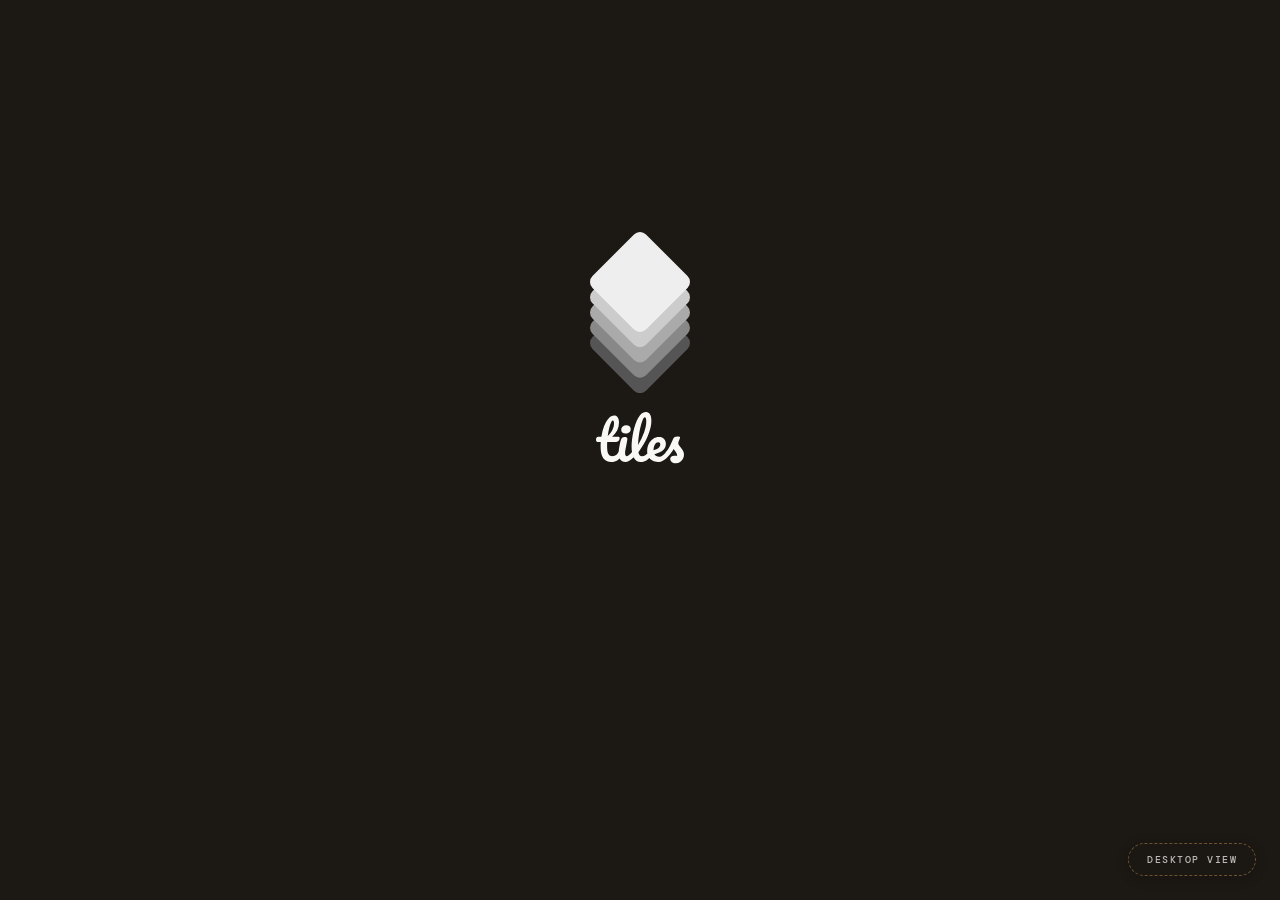
==== commit 6f3eddd4: "Add desktop layout, drag-and-drop, studio member permissions, and UX polish - Desktop mode: two-row " ====
--- a/index.html
+++ b/index.html
@@ -43,7 +43,7 @@
     <!-- ── Shared chrome (always on top) ── -->
     <div id="app-chrome">
         <div id="header">
-            <div id="logo-wrap" onclick="showHome()" style="cursor:pointer;" title="Home">
+            <div id="logo-wrap">
                 <svg id="logo-svg" xmlns="http://www.w3.org/2000/svg" viewBox="0 0 413.63 666.44">
                   <g>
                     <rect id="logo-l5" x="50.31" y="303.13" width="313.01" height="313.01" rx="35.04" ry="35.04" transform="translate(385.58 -11.62) rotate(45)" fill="#ccc" opacity="0.9"/>
@@ -54,7 +54,7 @@
                   </g>
                 </svg>
             </div>
-            <div id="wordmark-wrap" onclick="showHome()" style="cursor:pointer;" title="Home">
+            <div id="wordmark-wrap">
                 <svg id="wordmark-svg" xmlns="http://www.w3.org/2000/svg" viewBox="0 0 244.23 141.99">
                   <g>
                     <path d="M82.37,59.91c4.21,0,7.58-1.15,10.13-3.45,2.54-2.3,3.82-5.41,3.82-9.32,0-3.23-1.13-5.73-3.38-7.49-2.25-1.76-5.19-2.64-8.81-2.64-4.02,0-7.37,1.15-10.06,3.45-2.69,2.3-4.04,5.16-4.04,8.59,0,3.43,1.03,6.09,3.08,8,2.06,1.91,5.14,2.86,9.25,2.86Z"/>
@@ -158,7 +158,6 @@
                     <span class="mgmt-section-label" style="margin:0">Contact</span>
                     <input id="mgmt-contact" class="mgmt-input" type="text" placeholder="Email or website">
                 </div>
-                <button class="mgmt-save-btn" id="mgmt-save-btn" onclick="saveStudioInfo()">Save Changes</button>
             </div>
 
             <!-- Studio code -->
@@ -187,11 +186,28 @@
                 </div>
             </div>
 
-            <!-- Remove studio -->
+            <!-- Remove studio (hidden for new/pending studios) -->
+            <div class="mgmt-section" id="mgmt-remove-section">
+                <button id="mgmt-remove-studio-btn" onclick="promptRemoveStudio()">Leave / Remove Studio</button>
+            </div>
+
+            <!-- Save / Create button — always at the bottom -->
             <div class="mgmt-section">
-                <button id="mgmt-remove-studio-btn" onclick="promptRemoveStudio()">Leave / Remove Studio</button>
-            </div>
-
+                <button class="mgmt-save-btn" id="mgmt-save-btn" onclick="saveStudioInfo()">Save Changes</button>
+            </div>
+
+        </div>
+
+        <!-- Member remove confirm overlay -->
+        <div id="mgmt-member-confirm" style="display:none;position:absolute;inset:0;background:rgba(15,12,10,0.6);z-index:20;align-items:center;justify-content:center;">
+            <div style="background:#faf8f5;border-radius:22px;padding:28px 24px 22px;width:300px;text-align:center;box-shadow:0 8px 40px rgba(0,0,0,0.35);">
+                <h3 style="font-family:'DM Serif Display',serif;font-size:20px;font-weight:400;color:#1c1814;margin:0 0 8px">Remove member?</h3>
+                <p id="mgmt-member-confirm-text" style="font-size:11px;color:#b09070;line-height:1.6;margin:0 0 22px">They will lose access to this studio's glazes.</p>
+                <div style="display:flex;gap:10px">
+                    <button onclick="cancelRemoveMember()" style="flex:1;padding:13px 0;border-radius:100px;background:#f0ebe4;border:none;font-family:'DM Mono',monospace;font-size:11px;font-weight:500;letter-spacing:1.5px;text-transform:uppercase;color:#6b5e52;cursor:pointer">Cancel</button>
+                    <button onclick="confirmRemoveMember()" style="flex:1;padding:13px 0;border-radius:100px;background:#2a1a18;border:none;font-family:'DM Mono',monospace;font-size:11px;font-weight:500;letter-spacing:1.5px;text-transform:uppercase;color:#faf8f5;cursor:pointer">Remove</button>
+                </div>
+            </div>
         </div>
 
         <!-- Remove confirm overlay — centred over management page -->
@@ -322,6 +338,13 @@
                 <span class="auth-label">Password</span>
                 <input id="login-pass" class="auth-input" type="password" placeholder="••••••••">
             </div>
+            <label class="remember-row">
+                <span class="remember-label">Remember me</span>
+                <span class="toggle-track">
+                    <input type="checkbox" id="remember-me-toggle" class="toggle-input">
+                    <span class="toggle-thumb"></span>
+                </span>
+            </label>
             <p id="login-error" class="auth-error"></p>
             <button class="auth-submit" onclick="doLogin()">Log In</button>
         </div>
@@ -343,6 +366,12 @@
 
 </div><!-- #canvas-container -->
 
+<!-- DEV: layout toggle — remove before launch -->
+<button id="layout-toggle" onclick="toggleLayout()">Mobile View</button>
+
+<!-- Desktop carousel arrows -->
+<button id="carousel-prev" onclick="carouselPrev()">&#8249;</button>
+<button id="carousel-next" onclick="carouselNext()">&#8250;</button>
 
 <script src="script.js"></script>
 </body>
--- a/style.css
+++ b/style.css
@@ -91,7 +91,7 @@
             flex: 1;
             background: none;
             border: none;
-            padding: 10px 0;
+            padding: 14px 0;
             font-family: 'DM Mono', monospace;
             font-size: 9px;
             font-weight: 500;
@@ -208,7 +208,7 @@
             color: #c8bfb5;
             font-size: 18px;
             cursor: pointer;
-            padding: 0;
+            padding: 8px;
             line-height: 1;
             flex-shrink: 0;
         }
@@ -253,45 +253,61 @@
         }
         .piece-name-input::placeholder { color: #c8bfb5; }
 
-        /* hold-to-delete progress ring on card header */
+        /* ── Drag-to-reorder handle ── */
+        .drag-handle {
+            flex-shrink: 0;
+            padding: 10px 12px 10px 2px;
+            color: #d4cdc4;
+            font-size: 13px;
+            line-height: 1;
+            cursor: grab;
+            touch-action: none;
+            user-select: none;
+            -webkit-user-select: none;
+            transition: color 0.15s;
+        }
+        .drag-handle:hover  { color: #9c8878; }
+        .drag-handle:active { cursor: grabbing; }
+
+        /* Drop position indicator */
+        .drop-indicator {
+            height: 2px;
+            background: #8c6a3f;
+            border-radius: 2px;
+            margin: -2px 16px 0;
+            pointer-events: none;
+        }
+
         .piece-card-header {
             position: relative;
             user-select: none;
             -webkit-user-select: none;
         }
 
-        /* Subtle "hold to delete" hint that appears on long-press start */
-        .piece-card-header::after {
-            content: 'Hold to delete';
-            position: absolute;
-            bottom: -22px;
-            left: 50%;
-            transform: translateX(-50%);
+        /* Delete button at bottom of expanded piece */
+        .piece-delete-row {
+            display: flex;
+            justify-content: center;
+            padding: 8px 20px 20px;
+            border-top: 1px solid #f0ebe4;
+            margin-top: 4px;
+        }
+        .piece-delete-btn {
+            background: none;
+            border: none;
+            font-family: 'DM Mono', monospace;
             font-size: 9px;
+            font-weight: 500;
             letter-spacing: 1.5px;
             text-transform: uppercase;
             color: #b09070;
-            opacity: 0;
-            pointer-events: none;
-            transition: opacity 0.2s;
-            white-space: nowrap;
-        }
-        .piece-card-header.holding::after { opacity: 1; }
-
-        /* Fill bar that grows across the header bottom during hold */
-        .piece-hold-bar {
-            position: absolute;
-            bottom: 0; left: 0;
-            height: 2px;
-            width: 0%;
-            background: #a0776a;
-            border-radius: 0 0 0 0;
-            transition: none;
-        }
-        .piece-hold-bar.animating {
-            width: 100%;
-            transition: width 0.9s linear;
-        }
+            cursor: pointer;
+            padding: 10px 16px;
+            border-radius: 100px;
+            transition: background 0.15s, color 0.15s;
+        }
+        .piece-delete-btn:hover  { background: #fdf0ee; color: #a0554a; }
+        .piece-delete-btn:active { background: #f5e0dc; }
 
         /* Confirm delete dialog */
         #delete-confirm {
@@ -371,7 +387,7 @@
             color: #c8bfb5;
             font-size: 14px;
             cursor: pointer;
-            padding: 0 0 0 8px;
+            padding: 10px 0 10px 12px;
             line-height: 1;
             transition: transform 0.25s ease, color 0.2s;
             transform: rotate(0deg);
@@ -516,14 +532,14 @@
 
         #lightbox-close {
             position: absolute;
-            top: 20px; right: 24px;
+            top: 14px; right: 16px;
             background: none;
             border: none;
             color: rgba(255,255,255,0.7);
             font-size: 28px;
             cursor: pointer;
             line-height: 1;
-            padding: 4px;
+            padding: 12px;
             transition: color 0.2s;
         }
         #lightbox-close:hover { color: #fff; }
@@ -562,7 +578,7 @@
             font-weight: 500;
             letter-spacing: 2px;
             text-transform: uppercase;
-            padding: 6px 14px;
+            padding: 11px 18px;
             cursor: pointer;
             transition: background 0.2s, border-color 0.2s, color 0.2s;
         }
@@ -582,7 +598,7 @@
             font-weight: 500;
             letter-spacing: 2px;
             text-transform: uppercase;
-            padding: 6px 14px;
+            padding: 11px 18px;
             cursor: pointer;
             transition: background 0.2s, border-color 0.2s, color 0.2s;
         }
@@ -798,7 +814,7 @@
 
         #auth-back {
             position: absolute;
-            top: 24px; left: 24px;
+            top: 16px; left: 16px;
             background: none;
             border: none;
             font-family: 'DM Mono', monospace;
@@ -806,7 +822,7 @@
             letter-spacing: 1px;
             color: #b09070;
             cursor: pointer;
-            padding: 4px 0;
+            padding: 12px;
         }
         #auth-back:hover { color: #1c1814; }
 
@@ -918,6 +934,58 @@
             letter-spacing: 0.5px;
             text-align: center;
             min-height: 16px;
+        }
+
+        .remember-row {
+            display: flex;
+            align-items: center;
+            justify-content: space-between;
+            padding: 2px 0 10px;
+            cursor: pointer;
+        }
+        .remember-label {
+            font-size: 11px;
+            letter-spacing: 0.8px;
+            color: #6b5e52;
+            text-transform: uppercase;
+        }
+        .toggle-track {
+            position: relative;
+            width: 44px;
+            height: 26px;
+            flex-shrink: 0;
+        }
+        .toggle-input {
+            opacity: 0;
+            width: 0;
+            height: 0;
+            position: absolute;
+        }
+        .toggle-thumb {
+            position: absolute;
+            inset: 0;
+            background: #d4cdc4;
+            border-radius: 100px;
+            transition: background 0.2s;
+            cursor: pointer;
+        }
+        .toggle-thumb::after {
+            content: '';
+            position: absolute;
+            top: 3px;
+            left: 3px;
+            width: 20px;
+            height: 20px;
+            background: #fff;
+            border-radius: 50%;
+            transition: transform 0.2s;
+            box-shadow: 0 1px 3px rgba(0,0,0,0.2);
+        }
+        .toggle-input:checked + .toggle-thumb {
+            background: #1c1814;
+        }
+        .toggle-input:checked + .toggle-thumb::after {
+            transform: translateX(18px);
         }
 
         /* Studio join code field (shown on create if admin) */
@@ -945,9 +1013,9 @@
         /* ── Profile pill in app chrome ── */
         #profile-pill {
             position: absolute;
-            top: 54px;
-            right: 28px;
-            width: 34px; height: 34px;
+            top: 48px;
+            right: 22px;
+            width: 44px; height: 44px;
             border-radius: 50%;
             background: #1c1814;
             display: flex;
@@ -961,7 +1029,7 @@
         #profile-pill:hover  { background: #3a3028; }
         #profile-pill:active { transform: scale(0.94); }
         #profile-pill .pill-avatar {
-            font-size: 11px;
+            font-size: 12px;
             font-weight: 500;
             color: #faf8f5;
             letter-spacing: 0.5px;
@@ -1118,7 +1186,7 @@
             background: none;
             border: none;
             cursor: pointer;
-            padding: 4px;
+            padding: 10px 8px;
             color: #c8bfb5;
             font-size: 14px;
             line-height: 1;
@@ -1149,7 +1217,7 @@
 
         .profile-studio-action-btn {
             flex: 1;
-            padding: 11px 0;
+            padding: 14px 0;
             border-radius: 100px;
             background: #f0ebe4;
             border: none;
@@ -1220,7 +1288,8 @@
             letter-spacing: 1px;
             color: #b09070;
             cursor: pointer;
-            padding: 4px 0;
+            padding: 12px 8px;
+            margin: -12px -8px;
             flex-shrink: 0;
         }
         #studio-mgmt-back:hover { color: #1c1814; }
@@ -1313,6 +1382,23 @@
         .mgmt-save-btn:hover  { background: #3a3028; }
         .mgmt-save-btn:active { transform: scale(0.98); }
         .mgmt-save-btn.saved  { background: #4a7c59; }
+
+        /* Read-only view for non-admin members */
+        #studio-mgmt-overlay.readonly .mgmt-input {
+            background: #f7f4f0;
+            border-color: #e2dbd2;
+            color: #6b5e52;
+            pointer-events: none;
+        }
+        #studio-mgmt-overlay.readonly textarea.mgmt-input {
+            overflow: hidden;
+            resize: none;
+        }
+        #studio-mgmt-overlay.readonly #mgmt-save-btn { display: none; }
+        #studio-mgmt-overlay.readonly #mgmt-glazes-section { display: none !important; }
+        #studio-mgmt-overlay.readonly #mgmt-code-display .code-hint { display: none; }
+        #studio-mgmt-overlay.readonly .member-role-badge { pointer-events: none; cursor: default; }
+        #studio-mgmt-overlay.readonly .member-remove-btn { display: none; }
 
         /* Studio code display */
         #mgmt-code-display {
@@ -1377,10 +1463,10 @@
         }
 
         .member-role-badge {
-            font-size: 8px;
+            font-size: 9px;
             letter-spacing: 1.5px;
             text-transform: uppercase;
-            padding: 3px 8px;
+            padding: 8px 12px;
             border-radius: 100px;
             border: 1px solid #e2dbd2;
             color: #6b5e52;
@@ -1399,9 +1485,9 @@
             background: none;
             border: none;
             color: #d5ccc2;
-            font-size: 16px;
-            cursor: pointer;
-            padding: 2px 4px;
+            font-size: 18px;
+            cursor: pointer;
+            padding: 8px;
             line-height: 1;
             transition: color 0.2s;
         }
@@ -1430,6 +1516,7 @@
             display: none;
         }
         #active-studio-bar.visible { display: block; }
+        body.desktop-mode #active-studio-bar { display: none !important; }
         #active-studio-bar span {
             color: #1c1814;
             font-weight: 500;
@@ -1502,7 +1589,7 @@
             color: #d5ccc2;
             font-size: 18px;
             cursor: pointer;
-            padding: 0 2px;
+            padding: 8px;
             line-height: 1;
             flex-shrink: 0;
             transition: color 0.2s;
@@ -1546,10 +1633,10 @@
 
         /* Set Active button on studio rows */
         .studio-set-active-btn {
-            font-size: 8px;
+            font-size: 9px;
             letter-spacing: 1.5px;
             text-transform: uppercase;
-            padding: 4px 10px;
+            padding: 8px 12px;
             border-radius: 100px;
             border: 1px solid #e2dbd2;
             background: transparent;
@@ -1584,3 +1671,227 @@
             #touch-cursor { display: none !important; }
             #canvas-container { cursor: auto; }
         }
+
+
+        /* ══════════════════════════════════════════════════
+           DESKTOP CAROUSEL ARROWS
+        ══════════════════════════════════════════════════ */
+        #carousel-prev,
+        #carousel-next {
+            display: none; /* shown only in desktop mode via JS */
+            position: fixed;
+            z-index: 9000;
+            align-items: center;
+            justify-content: center;
+            width: 44px;
+            height: 44px;
+            background: transparent;
+            color: #6b5e52;
+            border: none;
+            font-size: 32px;
+            line-height: 1;
+            cursor: pointer;
+            padding: 0;
+            font-family: Georgia, serif;
+            transition: color 0.15s, transform 0.1s;
+        }
+        #carousel-prev:hover,
+        #carousel-next:hover   { color: #1c1814; }
+        #carousel-prev:active,
+        #carousel-next:active  { transform: scale(0.88); }
+        #carousel-prev:disabled,
+        #carousel-next:disabled { opacity: 0.22; cursor: default; pointer-events: none; }
+
+        /* ══════════════════════════════════════════════════
+           DEV: LAYOUT TOGGLE  — remove before launch
+        ══════════════════════════════════════════════════ */
+        #layout-toggle {
+            position: fixed;
+            bottom: 24px;
+            right: 24px;
+            z-index: 99999;
+            background: #1c1814;
+            color: #faf8f5;
+            border: 1.5px dashed #8c6a3f;
+            border-radius: 100px;
+            padding: 9px 18px;
+            font-family: 'DM Mono', monospace;
+            font-size: 10px;
+            font-weight: 500;
+            letter-spacing: 1.5px;
+            text-transform: uppercase;
+            cursor: pointer;
+            opacity: 0.72;
+            transition: opacity 0.2s, transform 0.1s;
+            box-shadow: 0 2px 14px rgba(0,0,0,0.28);
+        }
+        #layout-toggle:hover  { opacity: 1; }
+        #layout-toggle:active { transform: scale(0.96); }
+        @media (max-width: 480px) { #layout-toggle { display: none; } }
+
+        /* ══════════════════════════════════════════════════
+           DESKTOP MODE
+           Applied via .desktop-mode on <body>
+           Auto-set when viewport > 900 px; toggle overrides.
+        ══════════════════════════════════════════════════ */
+
+        /* Shell */
+        body.desktop-mode {
+            align-items: flex-start;
+            justify-content: flex-start;
+        }
+        body.desktop-mode #canvas-container {
+            width: 100vw;
+            height: 100dvh;
+            border-radius: 0;
+            box-shadow: none;
+            cursor: default;
+        }
+        body.desktop-mode #touch-cursor { display: none !important; }
+
+        /* App chrome → two-row column: logo row + tab row */
+        body.desktop-mode #app-chrome {
+            flex-direction: column;
+            align-items: stretch;
+            justify-content: flex-start;
+            padding: 0;
+            height: auto;
+            border-bottom: none;
+            pointer-events: auto;
+        }
+        body.desktop-mode #header {
+            flex-direction: row;
+            align-items: center;
+            padding: 0 48px;
+            height: 68px;
+            width: auto;
+            border-bottom: 1.5px solid #e2dbd2;
+            gap: 16px;
+        }
+        body.desktop-mode #logo-wrap     { width: 34px; margin-bottom: 0; }
+        body.desktop-mode #wordmark-wrap { width: 56px; margin-bottom: 0; }
+
+        /* Tab bar → full-width underline row, matching mobile style */
+        body.desktop-mode #tab-bar {
+            flex: none;
+            width: 100%;
+            margin: 0;
+            padding: 0 48px;
+            border-bottom: 1.5px solid #e2dbd2;
+            display: flex;
+            justify-content: center;
+            align-items: stretch;
+            gap: 0;
+            box-sizing: border-box;
+            background: #faf8f5;
+        }
+        body.desktop-mode .tab-btn {
+            flex: none;
+            padding: 14px 40px;
+            border-radius: 0;
+            border-bottom: 2px solid transparent;
+            margin-bottom: -1.5px;
+            font-size: 9px;
+            background: none;
+        }
+        body.desktop-mode .tab-btn.active {
+            background: none;
+            color: #1c1814;
+            border-bottom-color: #1c1814;
+        }
+        body.desktop-mode .tab-btn:not(.active):hover {
+            background: none;
+            color: #1c1814;
+        }
+
+        /* Profile pill → vertically centred in header */
+        body.desktop-mode #profile-pill {
+            top: 12px;  /* (68 - 44) / 2 */
+            right: 48px;
+        }
+
+        /* Piece tracker → constrained, centred column */
+        body.desktop-mode #search-wrap {
+            max-width: 700px;
+            margin-left: auto;
+            margin-right: auto;
+            width: calc(100% - 96px);
+        }
+        body.desktop-mode #piece-list {
+            display: flex;
+            flex-direction: column;
+            align-items: center;
+            padding: 20px 48px 24px;
+        }
+        body.desktop-mode .piece-card,
+        body.desktop-mode .drop-indicator,
+        body.desktop-mode #empty-state,
+        body.desktop-mode #no-results {
+            width: 100%;
+            max-width: 700px;
+        }
+        body.desktop-mode #add-piece-btn {
+            max-width: 700px;
+            width: calc(100% - 96px);
+            margin-left: auto;
+            margin-right: auto;
+        }
+
+        /* Profile overlay → centred modal */
+        body.desktop-mode #profile-overlay {
+            align-items: center;
+            justify-content: center;
+        }
+        body.desktop-mode #profile-sheet {
+            border-radius: 24px;
+            width: 440px;
+            max-height: 85vh;
+            overflow-y: auto;
+            padding: 36px;
+        }
+        body.desktop-mode #profile-sheet::-webkit-scrollbar { display: none; }
+        body.desktop-mode #profile-sheet-handle { display: none; }
+
+        /* Studio management → right-side panel */
+        body.desktop-mode #studio-mgmt-overlay {
+            left: auto;
+            width: min(480px, 50vw);
+            box-shadow: -4px 0 40px rgba(0,0,0,0.14);
+        }
+
+        /* Home screen → vertically centred */
+        body.desktop-mode #home-screen {
+            background: #faf8f5;
+            justify-content: center;
+            gap: 48px;
+        }
+        body.desktop-mode #home-top {
+            flex: 0 0 auto;
+            padding-top: 0;
+        }
+        body.desktop-mode #home-logo-wrap     { width: 100px; }
+        body.desktop-mode #home-wordmark-wrap { width: 88px; }
+        body.desktop-mode #home-bottom {
+            width: 360px;
+            padding: 0;
+        }
+
+        /* Auth screen → centred form card */
+        body.desktop-mode #auth-screen {
+            background: #faf8f5;
+            justify-content: center;
+            padding-top: 0;
+        }
+        body.desktop-mode #auth-logo-wrap { width: 44px; }
+        body.desktop-mode .auth-form {
+            width: 360px;
+            background: #faf8f5;
+            padding: 28px 32px;
+            border-radius: 20px;
+            box-shadow: 0 4px 32px rgba(0,0,0,0.1);
+            margin-top: 12px;
+        }
+        body.desktop-mode #auth-back {
+            top: 20px;
+            left: 20px;
+        }
